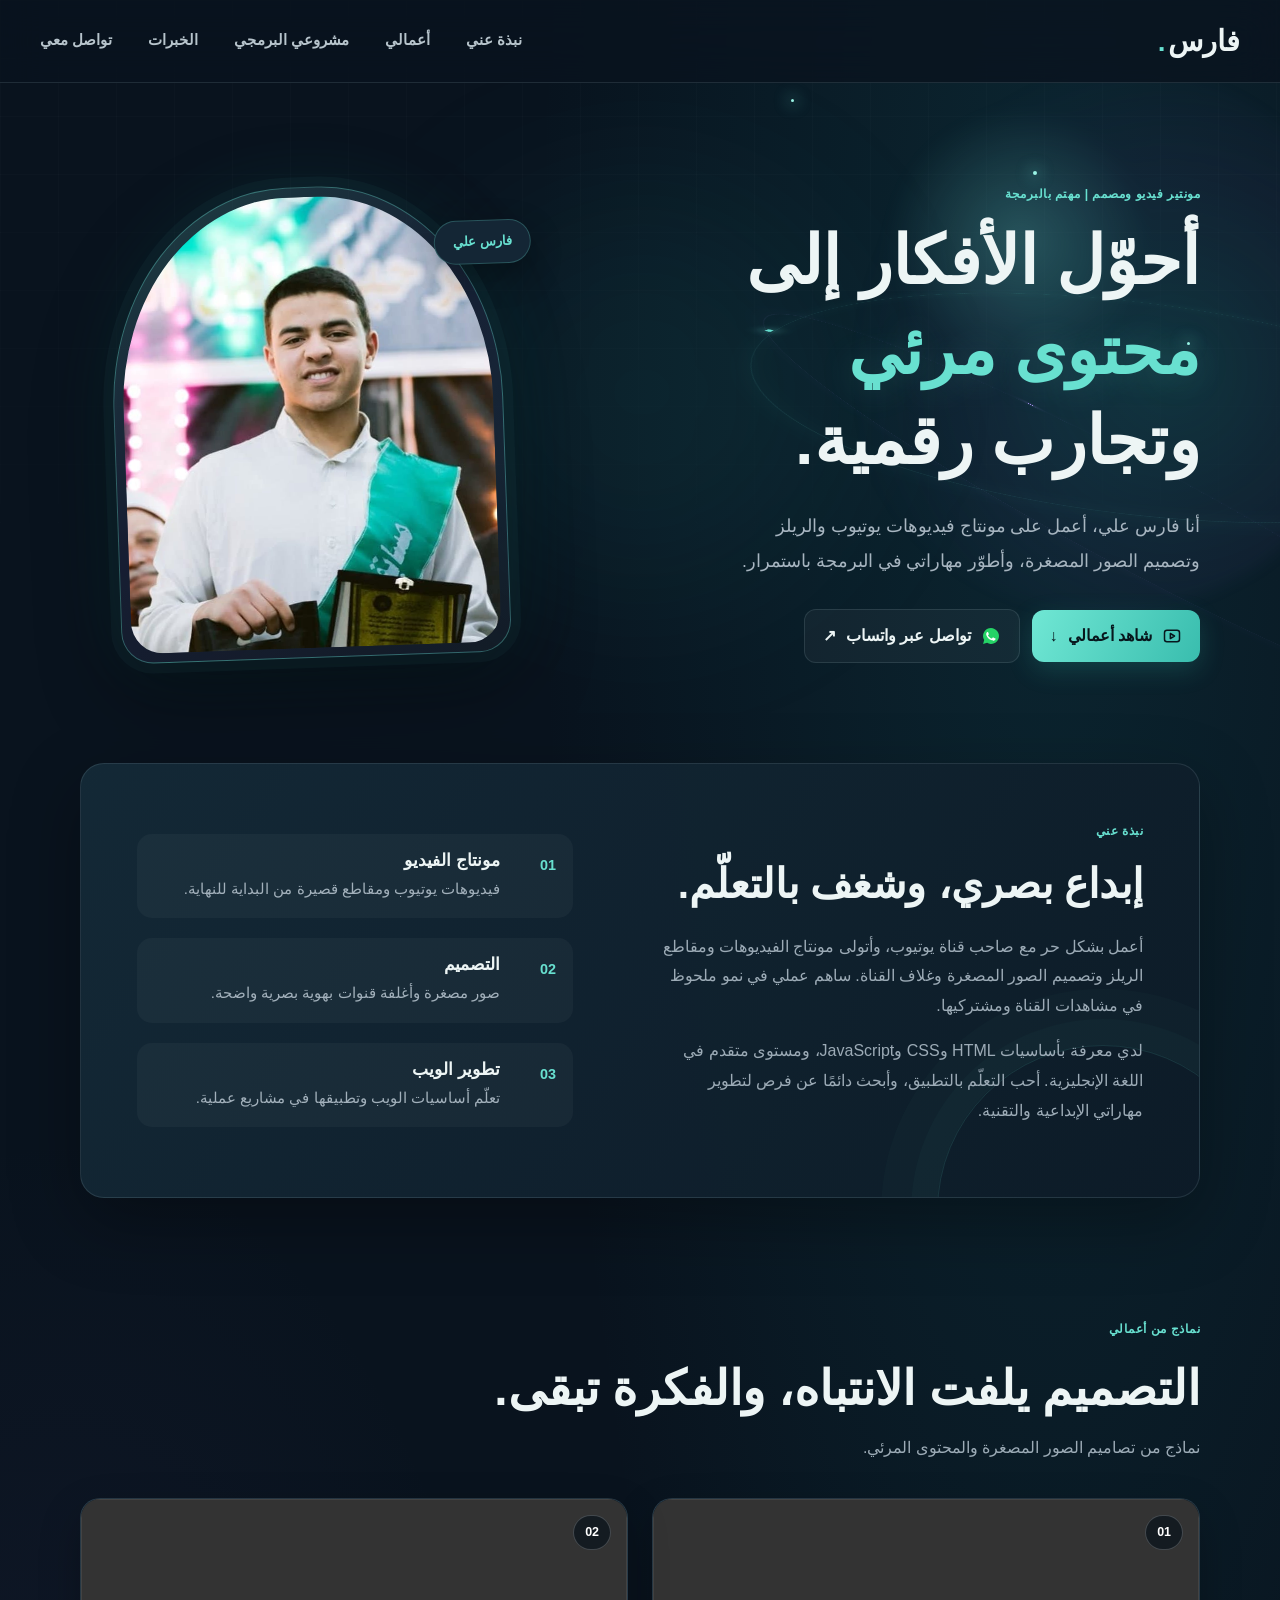
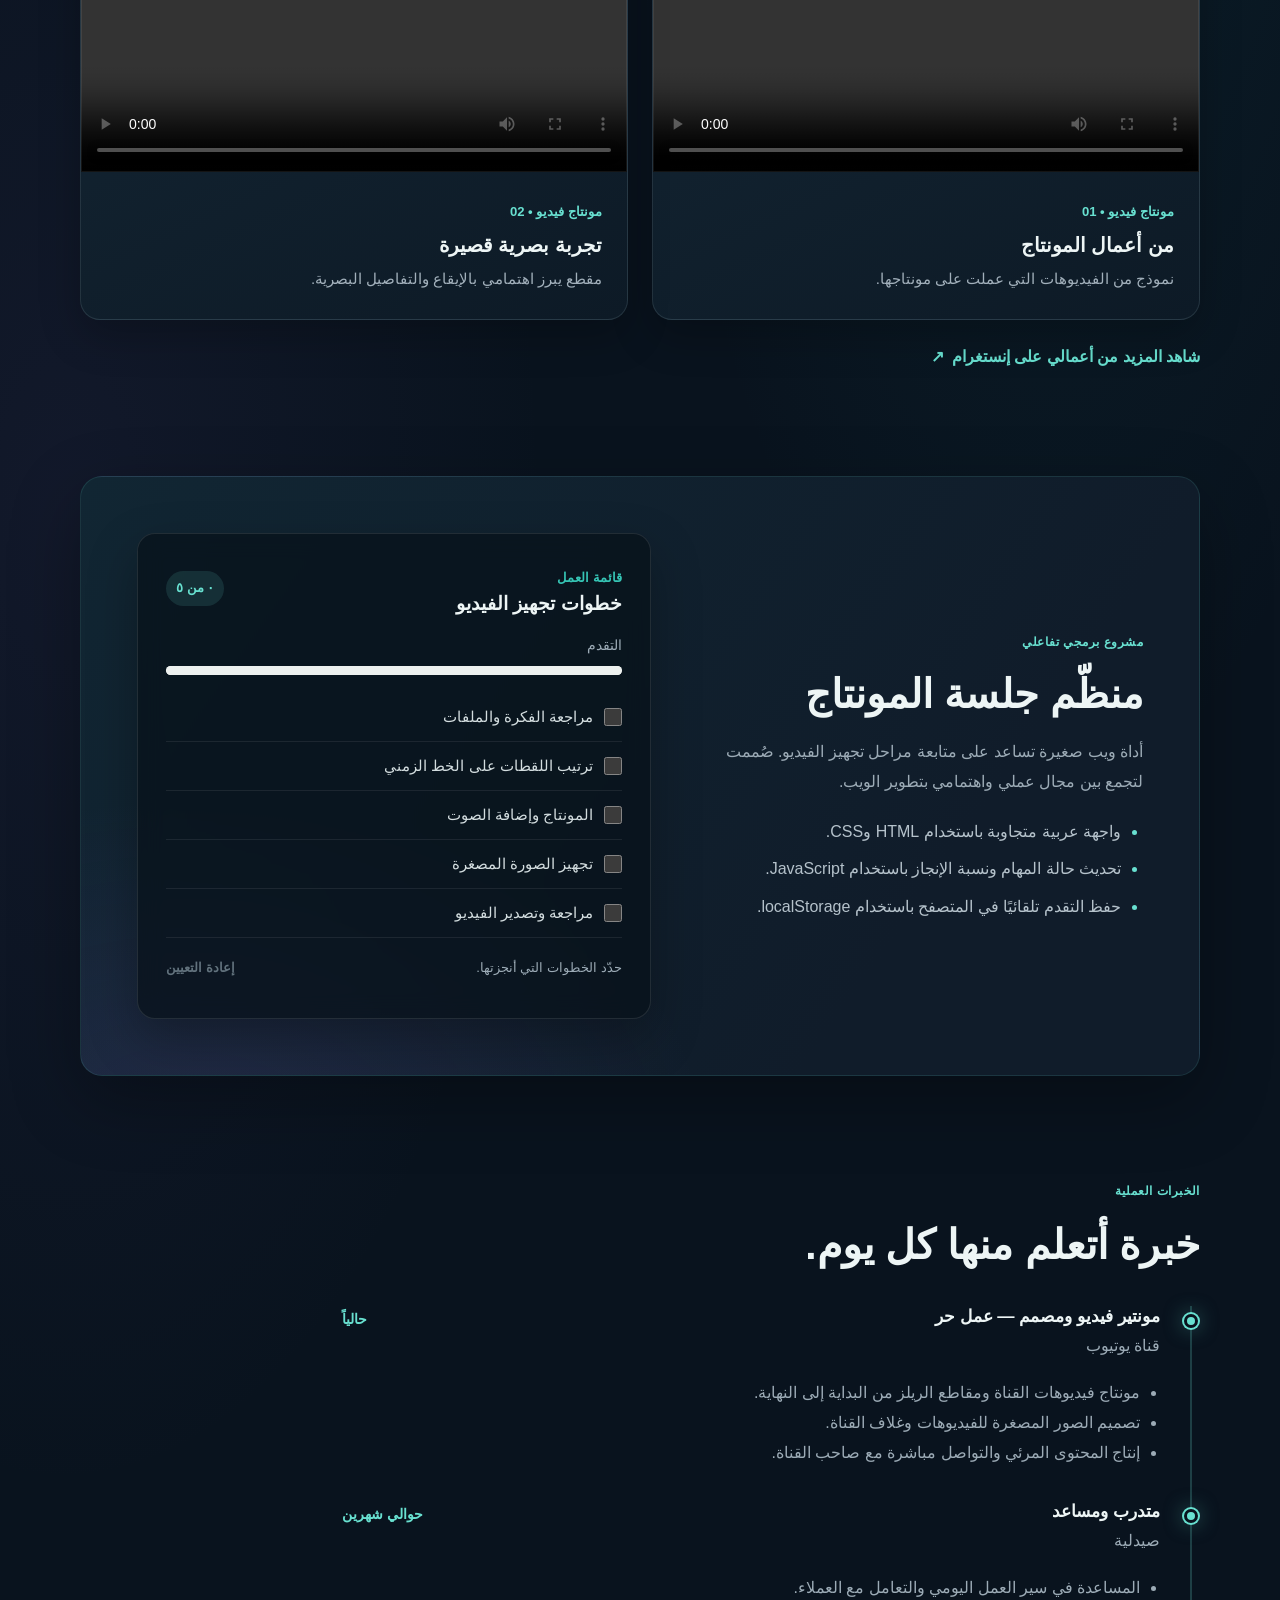
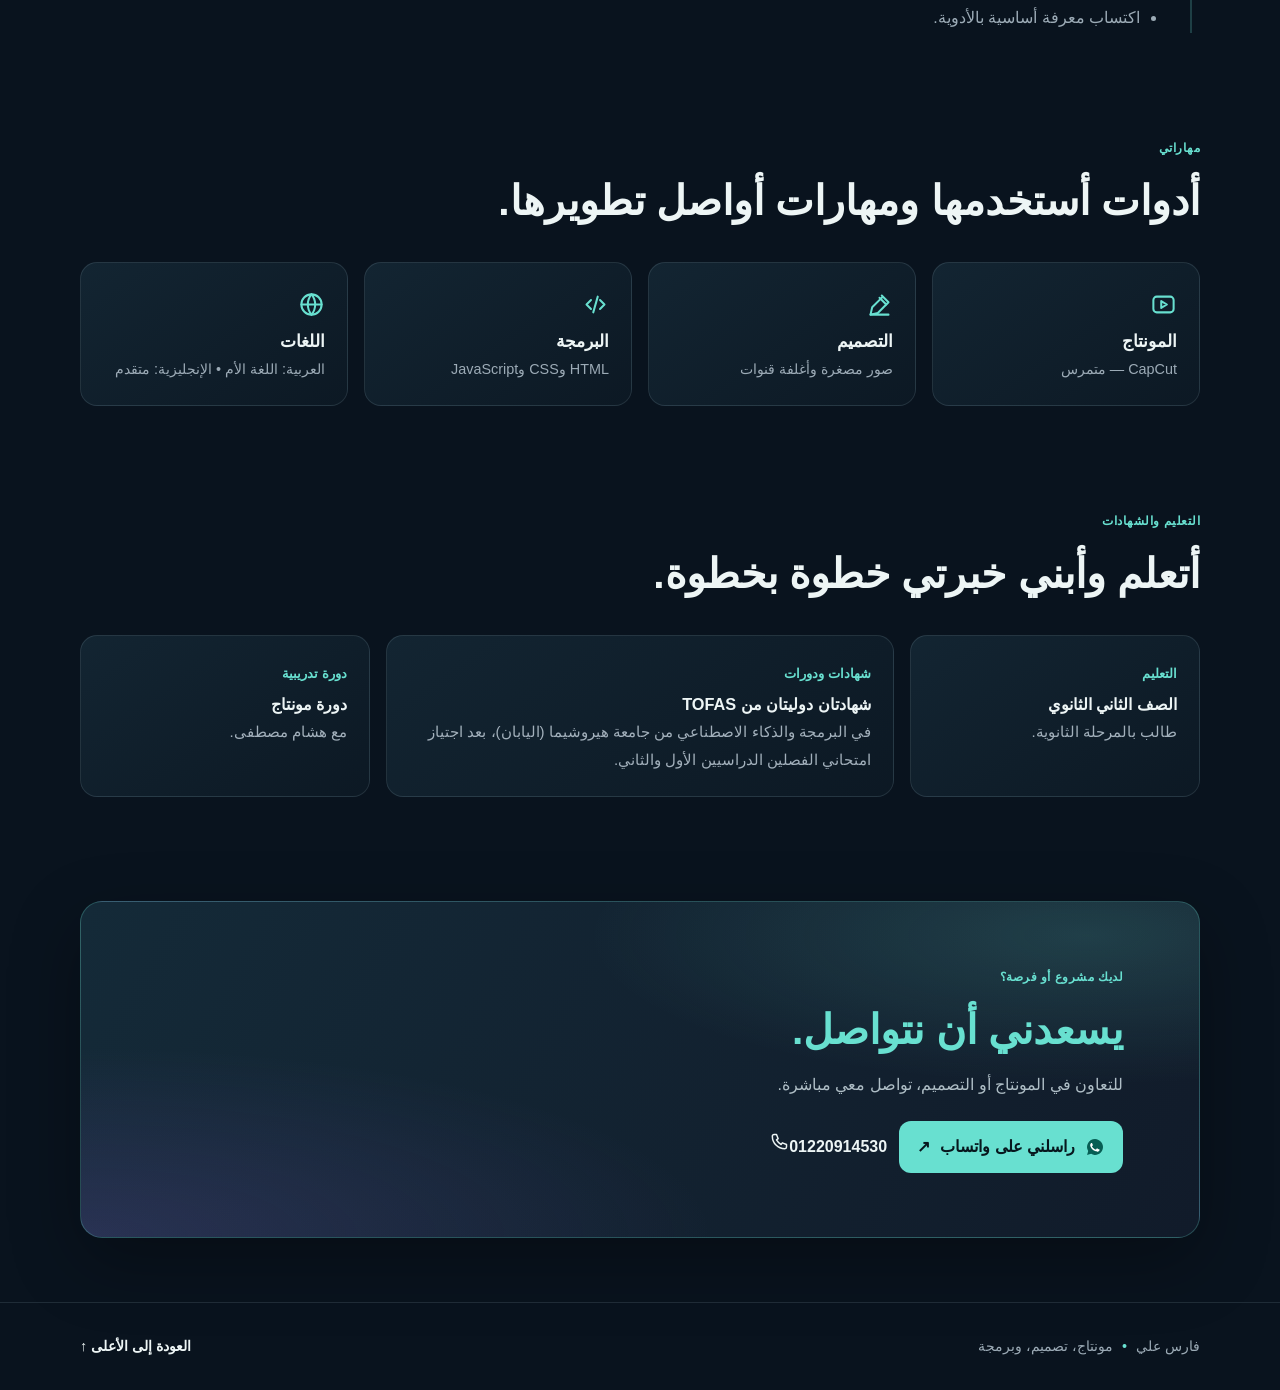
==== index.html @ 20cf2da8 "Refine WhatsApp button icons Use a clean brand-colored WhatsApp mark with a high-contrast handset. " ====
<!DOCTYPE html>
<html lang="ar" dir="rtl">
  <head>
    <meta charset="UTF-8">
    <meta name="viewport" content="width=device-width, initial-scale=1">
    <meta name="description" content="الموقع الشخصي لفارس علي: مونتاج الفيديو، التصميم، ومشاريع برمجية باستخدام HTML وCSS وJavaScript.">
    <meta name="theme-color" content="#09131e">
    <title>فارس علي | مونتير ومصمم ومهتم بالبرمجة</title>
    <link rel="stylesheet" href="style.css?v=whatsapp-icon">
  </head>
  <body>
    <div class="ambient-scene" aria-hidden="true">
      <span class="ambient-globe"></span>
      <span class="ambient-orbit"></span>
      <span class="ambient-orbit ambient-orbit--tilted"></span>
      <span class="ambient-particle ambient-particle--one"></span>
      <span class="ambient-particle ambient-particle--two"></span>
      <span class="ambient-particle ambient-particle--three"></span>
    </div>
    <header class="site-header">
      <nav class="navbar content-width" aria-label="التنقل الرئيسي">
        <a class="brand" href="#hero" aria-label="فارس علي - الرئيسية">فارس<span>.</span></a>
        <div class="nav-links">
          <a href="#about">نبذة عني</a>
          <a href="#portfolio">أعمالي</a>
          <a href="#code-project">مشروعي البرمجي</a>
          <a href="#experience">الخبرات</a>
          <a href="#contact">تواصل معي</a>
        </div>
      </nav>
    </header>

    <main>
      <section id="hero" class="hero content-width" aria-labelledby="hero-heading">
        <div class="hero-text">
          <p class="eyebrow">مونتير فيديو ومصمم | مهتم بالبرمجة</p>
          <h1 id="hero-heading">أحوّل الأفكار إلى <span>محتوى مرئي</span> وتجارب رقمية.</h1>
          <p class="hero-intro">أنا فارس علي، أعمل على مونتاج فيديوهات يوتيوب والريلز وتصميم الصور المصغرة، وأطوّر مهاراتي في البرمجة باستمرار.</p>
          <div class="hero-actions">
            <a class="button button-primary" href="#portfolio"><svg class="icon" aria-hidden="true" viewBox="0 0 24 24" fill="none" stroke="currentColor" stroke-width="1.8" stroke-linecap="round" stroke-linejoin="round"><rect x="3" y="5" width="18" height="14" rx="3"></rect><path d="m10 9 5 3-5 3z"></path></svg>شاهد أعمالي <span aria-hidden="true">↓</span></a>
            <a class="button button-secondary" href="https://wa.me/201220914530" target="_blank" rel="noopener noreferrer"><svg class="icon icon-whatsapp" aria-hidden="true" viewBox="0 0 24 24"><path fill="currentColor" d="M12 2.5a9.5 9.5 0 0 0-8.18 14.34L2.5 21.5l4.83-1.27A9.5 9.5 0 1 0 12 2.5Z"></path><path fill="#fff" d="M8.15 7.1c-.35 0-.72.2-.96.52-.26.34-.97.95-.97 2.3 0 1.35.98 2.65 1.12 2.84.14.2 1.92 3.07 4.73 4.18 2.34.92 2.82.74 3.33.69.5-.05 1.64-.67 1.87-1.32.23-.65.23-1.2.16-1.32-.07-.12-.26-.2-.56-.36-.3-.15-1.77-.87-2.04-.97-.28-.1-.48-.15-.68.15-.2.3-.78.97-.96 1.17-.18.2-.35.23-.65.08-.3-.15-1.26-.47-2.4-1.5-.9-.8-1.5-1.77-1.68-2.07-.18-.3-.02-.46.13-.61.13-.13.3-.35.46-.53.15-.18.2-.3.3-.5.1-.2.05-.38-.03-.53-.07-.15-.65-1.57-.9-2.15-.23-.55-.47-.48-.65-.49H8.15Z"></path></svg>تواصل عبر واتساب <span aria-hidden="true">↗</span></a>
          </div>
        </div>
        <div class="hero-image-wrap">
          <span class="badge">فارس علي</span>
          <img src="Fares.jpeg" alt="صورة فارس علي" fetchpriority="high">
        </div>
      </section>

      <section id="about" class="about-section content-width" aria-labelledby="about-heading">
        <div class="about-copy">
          <p class="eyebrow">نبذة عني</p>
          <h2 id="about-heading">إبداع بصري، وشغف بالتعلّم.</h2>
          <p>أعمل بشكل حر مع صاحب قناة يوتيوب، وأتولى مونتاج الفيديوهات ومقاطع الريلز وتصميم الصور المصغرة وغلاف القناة. ساهم عملي في نمو ملحوظ في مشاهدات القناة ومشتركيها.</p>
          <p>لدي معرفة بأساسيات HTML وCSS وJavaScript، ومستوى متقدم في اللغة الإنجليزية. أحب التعلّم بالتطبيق، وأبحث دائمًا عن فرص لتطوير مهاراتي الإبداعية والتقنية.</p>
        </div>
        <div class="about-highlights" aria-label="مجالات عملي">
          <div class="highlight-item">
            <span class="highlight-number">01</span>
            <div><h3>مونتاج الفيديو</h3><p>فيديوهات يوتيوب ومقاطع قصيرة من البداية للنهاية.</p></div>
          </div>
          <div class="highlight-item">
            <span class="highlight-number">02</span>
            <div><h3>التصميم</h3><p>صور مصغرة وأغلفة قنوات بهوية بصرية واضحة.</p></div>
          </div>
          <div class="highlight-item">
            <span class="highlight-number">03</span>
            <div><h3>تطوير الويب</h3><p>تعلّم أساسيات الويب وتطبيقها في مشاريع عملية.</p></div>
          </div>
        </div>
      </section>

      <section id="portfolio" class="portfolio-section content-width" aria-labelledby="portfolio-heading">
        <div class="section-heading">
          <p class="eyebrow">نماذج من أعمالي</p>
          <h2 id="portfolio-heading">التصميم يلفت الانتباه، والفكرة تبقى.</h2>
          <p>نماذج من تصاميم الصور المصغرة والمحتوى المرئي.</p>
        </div>
        <div class="portfolio-grid">
          <article class="portfolio-card">
            <div class="portfolio-video">
              <video controls playsinline preload="metadata" aria-label="فيديو مونتاج من أعمال فارس">
                <source src="0731.mp4" type="video/mp4">
                متصفحك لا يدعم تشغيل الفيديو.
              </video>
              <span class="video-index" aria-hidden="true">01</span>
            </div>
            <div class="portfolio-card-copy">
              <span class="project-type">مونتاج فيديو • 01</span>
              <h3>من أعمال المونتاج</h3>
              <p>نموذج من الفيديوهات التي عملت على مونتاجها.</p>
            </div>
          </article>
          <article class="portfolio-card">
            <div class="portfolio-video">
              <video controls playsinline preload="metadata" aria-label="فيديو مونتاج ثانٍ من أعمال فارس">
                <source src="0730.mp4" type="video/mp4">
                متصفحك لا يدعم تشغيل الفيديو.
              </video>
              <span class="video-index" aria-hidden="true">02</span>
            </div>
            <div class="portfolio-card-copy">
              <span class="project-type">مونتاج فيديو • 02</span>
              <h3>تجربة بصرية قصيرة</h3>
              <p>مقطع يبرز اهتمامي بالإيقاع والتفاصيل البصرية.</p>
            </div>
          </article>
        </div>
        <a class="text-link" href="https://www.instagram.com/abo_el_edit/?hl=en" target="_blank" rel="noopener noreferrer">شاهد المزيد من أعمالي على إنستغرام <span aria-hidden="true">↗</span></a>
      </section>

      <section id="code-project" class="code-project-section content-width" aria-labelledby="code-project-heading">
        <div class="code-project-intro">
          <p class="eyebrow">مشروع برمجي تفاعلي</p>
          <h2 id="code-project-heading">منظّم جلسة المونتاج</h2>
          <p>أداة ويب صغيرة تساعد على متابعة مراحل تجهيز الفيديو. صُممت لتجمع بين مجال عملي واهتمامي بتطوير الويب.</p>
          <ul class="project-features">
            <li>واجهة عربية متجاوبة باستخدام HTML وCSS.</li>
            <li>تحديث حالة المهام ونسبة الإنجاز باستخدام JavaScript.</li>
            <li>حفظ التقدم تلقائيًا في المتصفح باستخدام localStorage.</li>
          </ul>
        </div>
        <div class="workflow-app" aria-label="تطبيق منظم جلسة المونتاج">
          <div class="workflow-header">
            <div>
              <span class="project-type">قائمة العمل</span>
              <h3>خطوات تجهيز الفيديو</h3>
            </div>
            <span class="workflow-count" id="workflow-count">٠ من ٥</span>
          </div>
          <label class="progress-label" for="workflow-progress">التقدم</label>
          <progress id="workflow-progress" value="0" max="5" aria-label="نسبة إنجاز خطوات المونتاج">0</progress>
          <ul id="workflow-list" class="workflow-list">
            <li><label><input type="checkbox" disabled> مراجعة الفكرة والملفات</label></li>
            <li><label><input type="checkbox" disabled> ترتيب اللقطات على الخط الزمني</label></li>
            <li><label><input type="checkbox" disabled> المونتاج وإضافة الصوت</label></li>
            <li><label><input type="checkbox" disabled> تجهيز الصورة المصغرة</label></li>
            <li><label><input type="checkbox" disabled> مراجعة وتصدير الفيديو</label></li>
          </ul>
          <div class="workflow-footer">
            <p id="workflow-status" class="workflow-status" aria-live="polite">حدّد الخطوات التي أنجزتها.</p>
            <button id="reset-workflow" class="reset-button" type="button" disabled>إعادة التعيين</button>
          </div>
        </div>
      </section>

      <section id="experience" class="experience-section content-width" aria-labelledby="experience-heading">
        <div class="section-heading">
          <p class="eyebrow">الخبرات العملية</p>
          <h2 id="experience-heading">خبرة أتعلم منها كل يوم.</h2>
        </div>
        <div class="timeline">
          <article class="timeline-item">
            <span class="timeline-marker" aria-hidden="true"></span>
            <div class="timeline-heading">
              <div><h3>مونتير فيديو ومصمم — عمل حر</h3><p>قناة يوتيوب</p></div>
              <span class="timeline-date">حالياً</span>
            </div>
            <ul>
              <li>مونتاج فيديوهات القناة ومقاطع الريلز من البداية إلى النهاية.</li>
              <li>تصميم الصور المصغرة للفيديوهات وغلاف القناة.</li>
              <li>إنتاج المحتوى المرئي والتواصل مباشرة مع صاحب القناة.</li>
            </ul>
          </article>
          <article class="timeline-item">
            <span class="timeline-marker" aria-hidden="true"></span>
            <div class="timeline-heading">
              <div><h3>متدرب ومساعد</h3><p>صيدلية</p></div>
              <span class="timeline-date">حوالي شهرين</span>
            </div>
            <ul>
              <li>المساعدة في سير العمل اليومي والتعامل مع العملاء.</li>
              <li>اكتساب معرفة أساسية بالأدوية.</li>
            </ul>
          </article>
        </div>
      </section>

      <section id="skills" class="skills-section content-width" aria-labelledby="skills-heading">
        <div class="section-heading">
          <p class="eyebrow">مهاراتي</p>
          <h2 id="skills-heading">أدوات أستخدمها ومهارات أواصل تطويرها.</h2>
        </div>
        <div class="skills-grid">
          <article class="skill-card"><span class="skill-icon" aria-hidden="true"><svg viewBox="0 0 24 24" fill="none" stroke="currentColor" stroke-width="1.8" stroke-linecap="round" stroke-linejoin="round"><rect x="3" y="5" width="18" height="14" rx="3"></rect><path d="m10 9 5 3-5 3z"></path></svg></span><h3>المونتاج</h3><p>CapCut — متمرس</p></article>
          <article class="skill-card"><span class="skill-icon" aria-hidden="true"><svg viewBox="0 0 24 24" fill="none" stroke="currentColor" stroke-width="1.8" stroke-linecap="round" stroke-linejoin="round"><path d="m14 4 6 6-9.5 9.5L4 21l1.5-6.5L15 5"></path><path d="m12 6 6 6"></path><path d="M4 21h16"></path></svg></span><h3>التصميم</h3><p>صور مصغرة وأغلفة قنوات</p></article>
          <article class="skill-card"><span class="skill-icon" aria-hidden="true"><svg viewBox="0 0 24 24" fill="none" stroke="currentColor" stroke-width="1.8" stroke-linecap="round" stroke-linejoin="round"><path d="m8 8-4 4 4 4"></path><path d="m16 8 4 4-4 4"></path><path d="m14 5-4 14"></path></svg></span><h3>البرمجة</h3><p>HTML وCSS وJavaScript</p></article>
          <article class="skill-card"><span class="skill-icon" aria-hidden="true"><svg viewBox="0 0 24 24" fill="none" stroke="currentColor" stroke-width="1.8" stroke-linecap="round" stroke-linejoin="round"><circle cx="12" cy="12" r="9"></circle><path d="M3 12h18"></path><path d="M12 3a14 14 0 0 1 0 18"></path><path d="M12 3a14 14 0 0 0 0 18"></path></svg></span><h3>اللغات</h3><p>العربية: اللغة الأم • الإنجليزية: متقدم</p></article>
        </div>
      </section>

      <section id="education" class="education-section content-width" aria-labelledby="education-heading">
        <div class="section-heading">
          <p class="eyebrow">التعليم والشهادات</p>
          <h2 id="education-heading">أتعلم وأبني خبرتي خطوة بخطوة.</h2>
        </div>
        <div class="education-grid">
          <article class="education-card">
            <span class="education-label">التعليم</span>
            <h3>الصف الثاني الثانوي</h3>
            <p>طالب بالمرحلة الثانوية.</p>
          </article>
          <article class="education-card">
            <span class="education-label">شهادات ودورات</span>
            <h3>شهادتان دوليتان من TOFAS</h3>
            <p>في البرمجة والذكاء الاصطناعي من جامعة هيروشيما (اليابان)، بعد اجتياز امتحاني الفصلين الدراسيين الأول والثاني.</p>
          </article>
          <article class="education-card">
            <span class="education-label">دورة تدريبية</span>
            <h3>دورة مونتاج</h3>
            <p>مع هشام مصطفى.</p>
          </article>
        </div>
      </section>

      <section id="contact" class="contact-section content-width" aria-labelledby="contact-heading">
        <p class="eyebrow">لديك مشروع أو فرصة؟</p>
        <h2 id="contact-heading">يسعدني أن نتواصل.</h2>
        <p>للتعاون في المونتاج أو التصميم، تواصل معي مباشرة.</p>
        <div class="contact-actions">
            <a class="button button-light" href="https://wa.me/201220914530" target="_blank" rel="noopener noreferrer"><svg class="icon icon-whatsapp" aria-hidden="true" viewBox="0 0 24 24"><path fill="currentColor" d="M12 2.5a9.5 9.5 0 0 0-8.18 14.34L2.5 21.5l4.83-1.27A9.5 9.5 0 1 0 12 2.5Z"></path><path fill="#fff" d="M8.15 7.1c-.35 0-.72.2-.96.52-.26.34-.97.95-.97 2.3 0 1.35.98 2.65 1.12 2.84.14.2 1.92 3.07 4.73 4.18 2.34.92 2.82.74 3.33.69.5-.05 1.64-.67 1.87-1.32.23-.65.23-1.2.16-1.32-.07-.12-.26-.2-.56-.36-.3-.15-1.77-.87-2.04-.97-.28-.1-.48-.15-.68.15-.2.3-.78.97-.96 1.17-.18.2-.35.23-.65.08-.3-.15-1.26-.47-2.4-1.5-.9-.8-1.5-1.77-1.68-2.07-.18-.3-.02-.46.13-.61.13-.13.3-.35.46-.53.15-.18.2-.3.3-.5.1-.2.05-.38-.03-.53-.07-.15-.65-1.57-.9-2.15-.23-.55-.47-.48-.65-.49H8.15Z"></path></svg>راسلني على واتساب <span aria-hidden="true">↗</span></a>
            <a class="contact-phone" href="tel:+201220914530" dir="ltr"><svg class="icon" aria-hidden="true" viewBox="0 0 24 24" fill="none" stroke="currentColor" stroke-width="1.8" stroke-linecap="round" stroke-linejoin="round"><path d="M6 3h3l2 5-2 1.5a15 15 0 0 0 5.5 5.5L16 13l5 2v3c0 1.1-.9 2-2 2C10.7 20 4 13.3 4 5c0-1.1.9-2 2-2Z"></path></svg>01220914530</a>
        </div>
      </section>
    </main>

    <footer class="site-footer">
      <p>فارس علي <span aria-hidden="true">•</span> مونتاج، تصميم، وبرمجة</p>
      <a href="#hero">العودة إلى الأعلى ↑</a>
    </footer>
    <script src="script.js?v=motion-reveal"></script>
  </body>
</html>
---- style.css ----
@import url("https://fonts.googleapis.com/css2?family=DM+Sans:wght@400;500;600;700&family=Manrope:wght@400;500;600;700;800&display=swap");

:root {
  color-scheme: light;
  --ink: #182b39;
  --muted: #5f707d;
  --teal: #117c80;
  --teal-dark: #0b5f65;
  --paper: #f6f8f7;
  --white: #ffffff;
  --line: #e3eae8;
  --shadow: 0 18px 50px rgba(24, 43, 57, 0.09);
}

* {
  box-sizing: border-box;
}

html {
  scroll-behavior: smooth;
  scroll-padding-top: 96px;
}

body {
  margin: 0;
  background: var(--paper);
  color: var(--ink);
  font-family: "DM Sans", "Segoe UI", sans-serif;
  font-size: 16px;
  line-height: 1.7;
}

img {
  display: block;
  max-width: 100%;
}

a {
  color: inherit;
}

button,
input,
textarea {
  font: inherit;
}

a:focus-visible,
button:focus-visible,
input:focus-visible,
textarea:focus-visible {
  outline: 3px solid #e6a84b;
  outline-offset: 3px;
}

.content-width {
  width: min(1120px, calc(100% - 48px));
  margin-inline: auto;
}

.site-header {
  position: sticky;
  z-index: 5;
  top: 0;
  border-bottom: 1px solid rgba(227, 234, 232, 0.8);
  background: rgba(246, 248, 247, 0.94);
  backdrop-filter: blur(14px);
}

.navbar {
  width: min(1200px, calc(100% - 48px));
  min-height: 76px;
  margin-inline: auto;
  display: flex;
  align-items: center;
  justify-content: space-between;
  gap: 24px;
}

.brand {
  color: var(--ink);
  font-family: "Manrope", sans-serif;
  font-size: 1.6rem;
  font-weight: 800;
  letter-spacing: -0.08em;
  text-decoration: none;
}

.brand span {
  color: var(--teal);
}

.nav-links {
  display: flex;
  align-items: center;
  gap: clamp(16px, 3vw, 36px);
}

.nav-links a {
  color: var(--muted);
  font-size: 0.92rem;
  font-weight: 700;
  text-decoration: none;
  transition: color 160ms ease;
}

.nav-links a:hover,
.text-link:hover,
.site-footer a:hover {
  color: var(--teal);
}

.hero {
  min-height: 570px;
  padding-block: 88px;
  display: grid;
  grid-template-columns: 1.1fr 0.9fr;
  align-items: center;
  gap: clamp(48px, 9vw, 120px);
}

.hero-text {
  max-width: 590px;
}

.eyebrow {
  margin: 0 0 12px;
  color: var(--teal);
  font-size: 0.76rem;
  font-weight: 700;
  letter-spacing: 0.14em;
  text-transform: uppercase;
}

h1,
h2,
h3,
p {
  margin-top: 0;
}

h1,
h2,
h3 {
  font-family: "Manrope", "Segoe UI", sans-serif;
  line-height: 1.2;
}

h1 {
  margin-bottom: 22px;
  font-size: clamp(2.8rem, 6vw, 5rem);
  font-weight: 800;
  letter-spacing: -0.065em;
}

h1 span {
  color: var(--teal);
}

.hero-intro {
  max-width: 480px;
  margin-bottom: 30px;
  color: var(--muted);
  font-size: 1.1rem;
}

.button {
  min-height: 46px;
  padding: 11px 18px;
  display: inline-flex;
  align-items: center;
  justify-content: center;
  gap: 10px;
  border: 0;
  border-radius: 8px;
  cursor: pointer;
  font-weight: 700;
  text-decoration: none;
  transition: background-color 160ms ease, transform 160ms ease;
}

.button:hover {
  transform: translateY(-2px);
}

.button-primary {
  background: var(--teal);
  color: var(--white);
}

.button-primary:hover {
  background: var(--teal-dark);
}

.hero-image-wrap {
  position: relative;
  justify-self: center;
  width: min(100%, 390px);
  padding: 12px;
  border: 1px solid var(--line);
  border-radius: 48% 48% 28px 28px;
  background: var(--white);
  box-shadow: var(--shadow);
}

.hero-image-wrap img {
  width: 100%;
  aspect-ratio: 0.9;
  border-radius: 48% 48% 20px 20px;
  object-fit: cover;
  object-position: center;
}

.badge {
  position: absolute;
  z-index: 1;
  top: 24px;
  left: -26px;
  padding: 8px 14px;
  border: 1px solid var(--line);
  border-radius: 999px;
  background: var(--white);
  box-shadow: 0 8px 24px rgba(24, 43, 57, 0.1);
  color: var(--teal-dark);
  font-size: 0.82rem;
  font-weight: 700;
}

.interest-section {
  padding: 48px;
  display: grid;
  grid-template-columns: 0.9fr 1.1fr;
  align-items: center;
  gap: clamp(36px, 7vw, 88px);
  border: 1px solid var(--line);
  border-radius: 22px;
  background: var(--white);
  box-shadow: var(--shadow);
}

.interest-image img {
  width: 100%;
  max-height: 330px;
  border-radius: 14px;
  object-fit: cover;
}

.interest-copy h2,
.section-heading h2,
.dreams-section h2 {
  margin-bottom: 16px;
  font-size: clamp(1.8rem, 3.5vw, 2.6rem);
  letter-spacing: -0.045em;
}

.interest-copy p:not(.eyebrow),
.section-heading > p:not(.eyebrow),
.dreams-section p:not(.eyebrow) {
  color: var(--muted);
}

.designs-section,
.contact-section {
  padding-block: 112px;
}

.section-heading {
  max-width: 620px;
  margin-bottom: 34px;
}

.section-heading > p:last-child {
  margin-bottom: 0;
}

.cards-container {
  display: grid;
  grid-template-columns: repeat(3, minmax(0, 1fr));
  gap: 22px;
}

.project-card {
  min-width: 0;
  overflow: hidden;
  border: 1px solid var(--line);
  border-radius: 16px;
  background: var(--white);
  box-shadow: 0 10px 32px rgba(24, 43, 57, 0.055);
  transition: transform 180ms ease, box-shadow 180ms ease;
}

.project-card:hover {
  transform: translateY(-5px);
  box-shadow: var(--shadow);
}

.project-media {
  width: 100%;
  aspect-ratio: 16 / 9;
  overflow: hidden;
  background: #101820;
}

.project-media > img,
.project-media > video {
  display: block;
  width: 100%;
  height: 100%;
}

.project-media > img {
  object-fit: cover;
}

.project-media > video {
  background: #101820;
  object-fit: contain;
}

.project-copy {
  padding: 22px;
}

.project-copy h3,
.message-form h3 {
  margin-bottom: 9px;
  font-size: 1.15rem;
}

.project-copy p {
  min-height: 54px;
  margin-bottom: 16px;
  color: var(--muted);
  font-size: 0.94rem;
}

.details-button {
  padding: 0;
  border: 0;
  background: transparent;
  color: var(--teal-dark);
  cursor: pointer;
  font-size: 0.9rem;
  font-weight: 700;
}

.details-button:hover {
  text-decoration: underline;
  text-underline-offset: 4px;
}

.text-link {
  width: fit-content;
  margin-top: 28px;
  display: inline-flex;
  align-items: center;
  gap: 8px;
  color: var(--teal-dark);
  font-weight: 700;
  text-decoration: none;
}

.dreams-section {
  padding: 48px;
  display: grid;
  grid-template-columns: 0.85fr 1.15fr;
  align-items: center;
  gap: 48px;
  border-radius: 20px;
  background: #e8f1ef;
}

.dreams-section h2,
.dreams-section p {
  margin-bottom: 0;
}

.dreams-section p:not(.eyebrow) {
  font-size: 1.08rem;
}

.learning-banner {
  position: relative;
  min-height: 360px;
  margin-top: 112px;
  overflow: hidden;
  display: flex;
  align-items: center;
  border-radius: 20px;
  background: var(--ink);
}

.learning-banner > img,
.banner-overlay {
  position: absolute;
  inset: 0;
  width: 100%;
  height: 100%;
}

.learning-banner > img {
  object-fit: cover;
  object-position: center 45%;
}

.banner-overlay {
  background: linear-gradient(90deg, rgba(12, 31, 43, 0.92), rgba(12, 31, 43, 0.35));
}

.banner-text {
  position: relative;
  z-index: 1;
  max-width: 530px;
  padding: 48px;
  color: var(--white);
}

.banner-text .eyebrow {
  color: #9de0d5;
}

.banner-text h2 {
  margin-bottom: 14px;
  font-size: clamp(1.8rem, 4vw, 2.8rem);
  letter-spacing: -0.045em;
}

.banner-text p:last-child {
  margin-bottom: 0;
  color: rgba(255, 255, 255, 0.82);
}

.contact-section {
  padding-bottom: 96px;
}

.forms-grid {
  display: grid;
  grid-template-columns: repeat(2, minmax(0, 1fr));
  gap: 22px;
}

.message-form {
  padding: 26px;
  border: 1px solid var(--line);
  border-radius: 16px;
  background: var(--white);
}

.message-form h3 {
  margin-bottom: 20px;
}

.message-form label {
  margin-bottom: 6px;
  display: block;
  font-size: 0.9rem;
  font-weight: 700;
}

.message-form input,
.message-form textarea {
  width: 100%;
  margin-bottom: 16px;
  padding: 11px 12px;
  border: 1px solid #d5dfdc;
  border-radius: 8px;
  background: #fbfcfc;
  color: var(--ink);
}

.message-form textarea {
  resize: vertical;
}

.message-form input:focus,
.message-form textarea:focus {
  border-color: var(--teal);
  outline: 3px solid rgba(17, 124, 128, 0.13);
}

.form-status {
  margin: 12px 0 0;
  color: var(--teal-dark);
  font-size: 0.9rem;
  font-weight: 600;
}

.site-footer {
  min-height: 88px;
  padding: 22px max(24px, calc((100% - 1120px) / 2));
  display: flex;
  align-items: center;
  justify-content: space-between;
  gap: 18px;
  border-top: 1px solid var(--line);
  color: var(--muted);
  font-size: 0.9rem;
}

.site-footer p {
  margin: 0;
}

.site-footer a {
  display: inline-flex;
  align-items: center;
  gap: 9px;
  color: var(--ink);
  font-weight: 700;
  text-decoration: none;
}

@media (max-width: 760px) {
  .content-width,
  .navbar {
    width: min(100% - 36px, 560px);
  }

  .navbar {
    min-height: 68px;
    align-items: flex-start;
    flex-direction: column;
    justify-content: center;
    gap: 4px;
  }

  .brand {
    font-size: 1.35rem;
    line-height: 1.3;
  }

  .nav-links {
    width: 100%;
    gap: 22px;
    overflow-x: auto;
    padding-bottom: 4px;
    scrollbar-width: none;
  }

  .nav-links::-webkit-scrollbar {
    display: none;
  }

  .nav-links a {
    flex: 0 0 auto;
    font-size: 0.82rem;
  }

  .hero {
    min-height: 0;
    padding-block: 64px 72px;
    grid-template-columns: 1fr;
    gap: 42px;
  }

  h1 {
    font-size: clamp(2.75rem, 12vw, 4.25rem);
  }

  .hero-image-wrap {
    width: min(82%, 350px);
  }

  .badge {
    left: -14px;
  }

  .interest-section,
  .dreams-section {
    padding: 26px;
    grid-template-columns: 1fr;
    gap: 26px;
  }

  .interest-image img {
    max-height: 270px;
  }

  .designs-section,
  .contact-section {
    padding-block: 78px;
  }

  .cards-container {
    grid-template-columns: repeat(2, minmax(0, 1fr));
    gap: 16px;
  }

  .project-copy {
    padding: 17px;
  }

  .project-copy p {
    min-height: 0;
  }

  .learning-banner {
    min-height: 330px;
    margin-top: 72px;
  }

  .banner-text {
    padding: 32px;
  }
}

@media (max-width: 520px) {
  .cards-container,
  .forms-grid {
    grid-template-columns: 1fr;
  }

  .project-copy p {
    margin-bottom: 14px;
  }

  .dreams-section {
    gap: 14px;
  }

  .learning-banner {
    min-height: 360px;
  }

  .banner-text {
    padding: 26px;
  }

  .site-footer {
    align-items: flex-start;
    flex-direction: column;
  }
}

@media (prefers-reduced-motion: reduce) {
  *,
  *::before,
  *::after {
    scroll-behavior: auto !important;
    transition-duration: 0.01ms !important;
  }
}

:root {
  --ink: #172b3b;
  --muted: #647481;
  --teal: #117c80;
  --teal-dark: #0b5f65;
  --paper: #f7f8f6;
  --line: #e2e8e5;
  --shadow: 0 18px 50px rgba(24, 43, 57, 0.09);
}

html {
  scroll-padding-top: 96px;
}

body {
  background: var(--paper);
  color: var(--ink);
  font-family: Tahoma, Arial, sans-serif;
  line-height: 1.85;
}

h1,
h2,
h3,
p {
  text-wrap: pretty;
}

h1,
h2,
h3 {
  font-family: Tahoma, Arial, sans-serif;
}

.content-width {
  width: min(1120px, calc(100% - 48px));
  margin-inline: auto;
}

.site-header {
  background: rgba(247, 248, 246, 0.95);
}

.navbar {
  width: min(1200px, calc(100% - 48px));
  flex-direction: row;
  align-items: center;
}

.brand {
  letter-spacing: 0;
}

.brand span {
  margin-inline-start: 2px;
}

.nav-links a {
  white-space: nowrap;
}

.hero {
  min-height: 610px;
  gap: clamp(42px, 8vw, 100px);
}

.hero h1 {
  max-width: 660px;
  font-size: clamp(2.5rem, 5.3vw, 4.3rem);
  letter-spacing: 0;
  line-height: 1.4;
}

.hero-intro {
  line-height: 1.9;
}

.hero-actions,
.contact-actions {
  display: flex;
  flex-wrap: wrap;
  align-items: center;
  gap: 12px;
}

.button {
  min-height: 48px;
  border-radius: 10px;
}

.button-secondary {
  border: 1px solid var(--line);
  background: var(--white);
  color: var(--ink);
}

.button-secondary:hover {
  border-color: var(--teal);
  color: var(--teal-dark);
}

.hero-image-wrap {
  width: min(100%, 370px);
  border-radius: 48% 48% 24px 24px;
}

.hero-image-wrap img {
  aspect-ratio: 0.83;
  object-position: center 36%;
}

.badge {
  right: -24px;
  left: auto;
  padding: 8px 16px;
}

.about-section {
  padding: clamp(28px, 5vw, 56px);
  display: grid;
  grid-template-columns: 1.05fr 0.95fr;
  align-items: center;
  gap: clamp(36px, 7vw, 88px);
  border: 1px solid var(--line);
  border-radius: 22px;
  background: var(--white);
  box-shadow: var(--shadow);
}

.about-copy h2,
.section-heading h2,
.contact-section h2 {
  margin-bottom: 16px;
  font-size: clamp(1.8rem, 3.4vw, 2.55rem);
  letter-spacing: 0;
  line-height: 1.5;
}

.about-copy > p:not(.eyebrow),
.section-heading > p:not(.eyebrow) {
  color: var(--muted);
}

.about-highlights {
  display: grid;
  gap: 20px;
}

.highlight-item {
  display: grid;
  grid-template-columns: 42px 1fr;
  gap: 14px;
  align-items: start;
}

.highlight-number,
.skill-icon {
  color: var(--teal);
  font-weight: 800;
}

.highlight-number {
  padding-top: 2px;
  font-size: 0.9rem;
}

.highlight-item h3,
.portfolio-card h3,
.timeline-item h3,
.skill-card h3,
.education-card h3 {
  margin-bottom: 4px;
  font-size: 1.08rem;
}

.highlight-item p,
.portfolio-card p,
.education-card p {
  margin-bottom: 0;
  color: var(--muted);
  font-size: 0.94rem;
}

.portfolio-section,
.experience-section,
.skills-section,
.education-section {
  padding-block: 104px 0;
}

.section-heading {
  max-width: 710px;
  margin-bottom: 30px;
}

.section-heading h2 {
  margin-bottom: 8px;
}

.portfolio-grid {
  display: grid;
  grid-template-columns: repeat(2, minmax(0, 1fr));
  gap: 24px;
}

.portfolio-card {
  overflow: hidden;
  border: 1px solid var(--line);
  border-radius: 18px;
  background: var(--white);
  box-shadow: 0 10px 32px rgba(24, 43, 57, 0.055);
  transition: transform 180ms ease, box-shadow 180ms ease;
}

.portfolio-card:hover {
  transform: translateY(-4px);
  box-shadow: var(--shadow);
}

.portfolio-card > img {
  width: 100%;
  aspect-ratio: 1.48;
  object-fit: cover;
  object-position: center 42%;
}

.portfolio-card-copy {
  padding: 22px;
}

.project-type,
.education-label {
  display: inline-block;
  margin-bottom: 8px;
  color: var(--teal-dark);
  font-size: 0.82rem;
  font-weight: 700;
}

.portfolio-card h3 {
  margin-bottom: 7px;
  font-size: 1.2rem;
}

.text-link {
  margin-top: 22px;
}

.code-project-section {
  margin-top: 104px;
  padding: clamp(28px, 5vw, 56px);
  display: grid;
  grid-template-columns: 0.9fr 1.1fr;
  align-items: center;
  gap: clamp(32px, 6vw, 72px);
  border-radius: 22px;
  background: #eaf2ef;
}

.code-project-intro h2 {
  margin-bottom: 14px;
  font-size: clamp(1.85rem, 3.4vw, 2.5rem);
  line-height: 1.45;
}

.code-project-intro > p:not(.eyebrow) {
  color: var(--muted);
}

.project-features {
  margin: 20px 0 0;
  padding-right: 22px;
  color: var(--ink);
}

.project-features li + li {
  margin-top: 8px;
}

.workflow-app {
  min-width: 0;
  padding: 28px;
  border: 1px solid var(--line);
  border-radius: 18px;
  background: var(--white);
  box-shadow: 0 12px 36px rgba(24, 43, 57, 0.08);
}

.workflow-header,
.workflow-footer {
  display: flex;
  align-items: center;
  justify-content: space-between;
  gap: 16px;
}

.workflow-header {
  margin-bottom: 18px;
}

.workflow-header .project-type {
  margin-bottom: 2px;
}

.workflow-header h3 {
  margin-bottom: 0;
  font-size: 1.2rem;
}

.workflow-count {
  flex: 0 0 auto;
  padding: 5px 10px;
  border-radius: 999px;
  background: #eaf2ef;
  color: var(--teal-dark);
  font-size: 0.84rem;
  font-weight: 700;
}

.progress-label {
  display: block;
  margin-bottom: 5px;
  color: var(--muted);
  font-size: 0.86rem;
}

.workflow-app progress {
  width: 100%;
  height: 9px;
  margin-bottom: 12px;
  overflow: hidden;
  appearance: none;
  border: 0;
  border-radius: 99px;
  background: #edf1ef;
}

.workflow-app progress::-webkit-progress-bar {
  border-radius: 99px;
  background: #edf1ef;
}

.workflow-app progress::-webkit-progress-value {
  border-radius: 99px;
  background: var(--teal);
  transition: width 180ms ease;
}

.workflow-app progress::-moz-progress-bar {
  border-radius: 99px;
  background: var(--teal);
}

.workflow-list {
  margin: 0;
  padding: 0;
  list-style: none;
}

.workflow-list li {
  border-bottom: 1px solid #edf1ef;
}

.workflow-list label {
  min-height: 48px;
  display: flex;
  align-items: center;
  gap: 11px;
  color: var(--ink);
  cursor: pointer;
  font-size: 0.92rem;
}

.workflow-list input {
  width: 18px;
  height: 18px;
  margin: 0;
  accent-color: var(--teal);
}

.workflow-list label:has(input:checked) {
  color: var(--muted);
  text-decoration: line-through;
  text-decoration-color: #93a49f;
}

.workflow-footer {
  min-height: 44px;
  margin-top: 8px;
}

.workflow-status {
  margin: 0;
  color: var(--muted);
  font-size: 0.82rem;
}

.reset-button {
  padding: 6px 0;
  border: 0;
  background: transparent;
  color: var(--teal-dark);
  cursor: pointer;
  font-size: 0.84rem;
  font-weight: 700;
}

.reset-button:disabled {
  color: #97a39f;
  cursor: not-allowed;
}

.timeline {
  position: relative;
  max-width: 850px;
  margin-right: 8px;
  padding-right: 30px;
  border-right: 2px solid #dce8e4;
}

.timeline-item {
  position: relative;
  padding: 0 0 34px;
}

.timeline-item:last-child {
  padding-bottom: 0;
}

.timeline-marker {
  position: absolute;
  top: 8px;
  right: -38px;
  width: 14px;
  height: 14px;
  border: 3px solid var(--paper);
  border-radius: 50%;
  background: var(--teal);
  box-shadow: 0 0 0 2px var(--teal);
}

.timeline-heading {
  display: flex;
  align-items: flex-start;
  justify-content: space-between;
  gap: 20px;
}

.timeline-heading p,
.timeline-item ul {
  color: var(--muted);
}

.timeline-heading p {
  margin-bottom: 10px;
}

.timeline-date {
  flex: 0 0 auto;
  color: var(--teal-dark);
  font-size: 0.9rem;
  font-weight: 700;
}

.timeline-item ul {
  margin: 8px 0 0;
  padding-right: 20px;
}

.skills-grid,
.education-grid {
  display: grid;
  grid-template-columns: repeat(4, minmax(0, 1fr));
  gap: 16px;
}

.skill-card,
.education-card {
  padding: 22px;
  border: 1px solid var(--line);
  border-radius: 15px;
  background: var(--white);
}

.skill-icon {
  min-height: 38px;
  margin-bottom: 8px;
  display: inline-flex;
  align-items: center;
  font-size: 1.25rem;
}

.skill-card h3 {
  margin-bottom: 4px;
}

.skill-card p {
  margin-bottom: 0;
  color: var(--muted);
  font-size: 0.9rem;
}

.education-grid {
  grid-template-columns: 0.8fr 1.4fr 0.8fr;
}

.education-label {
  margin-bottom: 8px;
}

.education-card h3 {
  font-size: 1.02rem;
}

.contact-section {
  margin-top: 104px;
  padding: 64px clamp(26px, 6vw, 76px);
  border-radius: 22px;
  background: var(--ink);
  color: var(--white);
}

.contact-section .eyebrow {
  color: #9de0d5;
}

.contact-section h2 {
  margin-bottom: 8px;
  color: var(--teal);
}

.contact-section > p:not(.eyebrow) {
  margin-bottom: 22px;
  color: rgba(255, 255, 255, 0.78);
}

.button-light {
  background: var(--white);
  color: var(--ink);
}

.button-light:hover {
  background: #eaf2ef;
}

.contact-phone {
  color: var(--white);
  font-weight: 700;
  text-decoration: none;
}

.site-footer {
  margin-top: 64px;
}

.site-footer p span {
  padding-inline: 5px;
  color: var(--teal);
}

a:focus-visible,
button:focus-visible,
input:focus-visible {
  outline: 3px solid #e6a84b;
  outline-offset: 3px;
}

@media (max-width: 900px) {
  .nav-links {
    gap: 18px;
  }

  .nav-links a {
    font-size: 0.82rem;
  }

  .skills-grid {
    grid-template-columns: repeat(2, minmax(0, 1fr));
  }
}

@media (max-width: 760px) {
  .content-width,
  .navbar {
    width: min(100% - 36px, 560px);
  }

  .navbar {
    min-height: 76px;
    align-items: flex-start;
    flex-direction: column;
    justify-content: center;
    gap: 2px;
  }

  .nav-links {
    width: 100%;
    gap: 20px;
    overflow-x: auto;
    padding-bottom: 4px;
    scrollbar-width: none;
  }

  .nav-links::-webkit-scrollbar {
    display: none;
  }

  .hero {
    min-height: 0;
    padding-block: 58px 72px;
    grid-template-columns: 1fr;
    gap: 38px;
  }

  .hero h1 {
    font-size: clamp(2.35rem, 10vw, 3.6rem);
  }

  .hero-image-wrap {
    width: min(78%, 330px);
  }

  .badge {
    right: -12px;
  }

  .about-section,
  .code-project-section {
    grid-template-columns: 1fr;
  }

  .about-section {
    gap: 28px;
  }

  .portfolio-section,
  .experience-section,
  .skills-section,
  .education-section {
    padding-top: 78px;
  }

  .code-project-section {
    margin-top: 78px;
  }

  .education-grid {
    grid-template-columns: repeat(2, minmax(0, 1fr));
  }

  .contact-section {
    margin-top: 78px;
  }
}

@media (max-width: 520px) {
  .portfolio-grid,
  .skills-grid,
  .education-grid {
    grid-template-columns: 1fr;
  }

  .hero-actions {
    align-items: stretch;
    flex-direction: column;
  }

  .hero-actions .button {
    width: 100%;
  }

  .portfolio-card-copy,
  .workflow-app {
    padding: 19px;
  }

  .timeline-heading {
    align-items: flex-start;
    flex-direction: column;
    gap: 0;
  }

  .timeline-heading p {
    margin-bottom: 8px;
  }

  .workflow-header {
    align-items: flex-start;
  }

  .workflow-footer {
    align-items: flex-start;
  }

  .contact-actions {
    align-items: flex-start;
    flex-direction: column;
  }
}

:root {
  color-scheme: dark;
  --ink: #edf5f5;
  --muted: #9cabb6;
  --teal: #68e0d0;
  --teal-dark: #36c5b5;
  --paper: #09131e;
  --white: #111f2c;
  --line: rgba(186, 218, 223, 0.13);
  --shadow: 0 24px 70px rgba(0, 0, 0, 0.3);
}

body {
  position: relative;
  overflow-x: hidden;
  background:
    radial-gradient(ellipse at 82% 8%, rgba(19, 111, 121, 0.2), transparent 32rem),
    radial-gradient(ellipse at 5% 46%, rgba(81, 64, 130, 0.13), transparent 30rem),
    var(--paper);
  color: var(--ink);
  font-family: Tahoma, Arial, sans-serif;
}

body::before {
  position: fixed;
  z-index: -1;
  inset: 0;
  background-image: linear-gradient(rgba(255, 255, 255, 0.018) 1px, transparent 1px), linear-gradient(90deg, rgba(255, 255, 255, 0.018) 1px, transparent 1px);
  background-size: 58px 58px;
  content: "";
  mask-image: linear-gradient(to bottom, black, transparent 80%);
  pointer-events: none;
}

.site-header {
  border-bottom-color: var(--line);
  background: rgba(9, 19, 30, 0.8);
  backdrop-filter: blur(20px);
}

.navbar {
  min-height: 82px;
}

.brand {
  color: var(--ink);
  font-size: 1.8rem;
  letter-spacing: 0;
}

.brand span {
  color: var(--teal);
}

.nav-links a {
  color: #b7c4cc;
}

.nav-links a:hover,
.text-link:hover,
.site-footer a:hover {
  color: var(--teal);
}

.hero {
  position: relative;
  min-height: 680px;
  padding-block: 96px;
  gap: clamp(44px, 8vw, 110px);
}

.hero::before {
  position: absolute;
  top: 16%;
  right: 32%;
  width: 400px;
  height: 400px;
  border-radius: 50%;
  background: rgba(41, 195, 183, 0.08);
  content: "";
  filter: blur(85px);
  pointer-events: none;
}

.hero-text {
  position: relative;
  z-index: 1;
}

.eyebrow {
  color: var(--teal);
  letter-spacing: 0.04em;
}

.hero h1 {
  max-width: 680px;
  font-size: clamp(2.7rem, 5.2vw, 4.65rem);
  letter-spacing: 0;
  line-height: 1.35;
}

.hero h1 span {
  color: var(--teal);
  text-shadow: 0 0 36px rgba(104, 224, 208, 0.2);
}

.hero-intro {
  color: #a7b5c0;
  line-height: 2;
}

.button {
  min-height: 50px;
  border-radius: 12px;
}

.icon {
  width: 20px;
  height: 20px;
  flex: 0 0 auto;
}

.icon-whatsapp {
  color: #25d366;
}

.button-light .icon-whatsapp {
  color: #075e54;
}

.skill-icon svg {
  width: 27px;
  height: 27px;
}

.button-primary {
  background: linear-gradient(115deg, #70e7d4, #39bdae);
  box-shadow: 0 8px 26px rgba(50, 191, 176, 0.2);
  color: #07171d;
}

.button-primary:hover {
  background: #8af0dd;
}

.button-secondary {
  border-color: var(--line);
  background: rgba(255, 255, 255, 0.04);
  color: var(--ink);
}

.hero-image-wrap {
  width: min(100%, 390px);
  padding: 9px;
  border: 1px solid rgba(104, 224, 208, 0.35);
  border-radius: 46% 46% 32px 32px;
  background: linear-gradient(145deg, rgba(104, 224, 208, 0.22), rgba(91, 83, 151, 0.17) 48%, rgba(255, 255, 255, 0.04));
  box-shadow: 0 0 0 10px rgba(104, 224, 208, 0.035), 0 28px 80px rgba(0, 0, 0, 0.45), 0 0 75px rgba(35, 185, 171, 0.12);
  transform: rotate(-2deg);
  transition: transform 300ms ease;
}

.hero-image-wrap:hover {
  transform: rotate(0) translateY(-5px);
}

.hero-image-wrap img {
  aspect-ratio: 0.82;
  border-radius: inherit;
  object-position: center 35%;
}

.badge {
  top: 38px;
  right: -34px;
  padding: 9px 18px;
  border-color: rgba(104, 224, 208, 0.25);
  background: #142635;
  box-shadow: 0 12px 32px rgba(0, 0, 0, 0.3);
  color: var(--teal);
}

.about-section {
  position: relative;
  overflow: hidden;
  border-color: var(--line);
  border-radius: 24px;
  background: linear-gradient(125deg, rgba(20, 42, 55, 0.96), rgba(13, 27, 40, 0.96));
  box-shadow: var(--shadow);
}

.about-section::after {
  position: absolute;
  right: -70px;
  bottom: -180px;
  width: 330px;
  height: 330px;
  border: 1px solid rgba(104, 224, 208, 0.12);
  border-radius: 50%;
  box-shadow: 0 0 0 26px rgba(104, 224, 208, 0.025), 0 0 0 56px rgba(104, 224, 208, 0.02);
  content: "";
  pointer-events: none;
}

.about-copy,
.about-highlights {
  position: relative;
  z-index: 1;
}

.about-copy h2,
.section-heading h2,
.contact-section h2,
.code-project-intro h2 {
  letter-spacing: 0;
}

.about-copy > p:not(.eyebrow),
.section-heading > p:not(.eyebrow) {
  color: var(--muted);
}

.highlight-item {
  padding: 15px 16px;
  border: 1px solid transparent;
  border-radius: 15px;
  background: rgba(255, 255, 255, 0.035);
  transition: border-color 180ms ease, transform 180ms ease, background 180ms ease;
}

.highlight-item:hover {
  transform: translateX(-4px);
  border-color: rgba(104, 224, 208, 0.18);
  background: rgba(104, 224, 208, 0.055);
}

.highlight-number,
.skill-icon {
  color: var(--teal);
}

.highlight-item p,
.portfolio-card p,
.education-card p {
  color: #a2b0bb;
}

.portfolio-section {
  padding-top: 120px;
}

.portfolio-section .section-heading {
  max-width: 760px;
  margin-bottom: 36px;
}

.portfolio-section .section-heading h2 {
  font-size: clamp(2rem, 4vw, 3rem);
}

.portfolio-grid {
  gap: 24px;
}

.portfolio-card {
  position: relative;
  border-color: var(--line);
  border-radius: 20px;
  background: linear-gradient(155deg, #142634, #0d1a26);
  box-shadow: 0 16px 42px rgba(0, 0, 0, 0.23);
}

.portfolio-card::after {
  position: absolute;
  inset: 0;
  border: 1px solid transparent;
  border-radius: inherit;
  background: linear-gradient(135deg, rgba(104, 224, 208, 0.32), transparent 38%, rgba(145, 117, 230, 0.2)) border-box;
  content: "";
  mask: linear-gradient(#fff 0 0) padding-box, linear-gradient(#fff 0 0);
  mask-composite: exclude;
  opacity: 0;
  pointer-events: none;
  transition: opacity 180ms ease;
}

.portfolio-card:hover::after {
  opacity: 1;
}

.portfolio-card:hover {
  transform: translateY(-7px);
  box-shadow: 0 26px 62px rgba(0, 0, 0, 0.34), 0 0 36px rgba(57, 189, 174, 0.08);
}

.portfolio-video {
  position: relative;
  overflow: hidden;
  background-color: #07111a;
  background-image:
    radial-gradient(ellipse at 50% 40%, rgba(53, 146, 151, 0.26), transparent 65%),
    linear-gradient(135deg, rgba(255, 255, 255, 0.03), transparent 55%);
}

.portfolio-video::after {
  position: absolute;
  inset: 0;
  border: 1px solid rgba(255, 255, 255, 0.08);
  content: "";
  pointer-events: none;
}

.portfolio-video video {
  width: 100%;
  height: auto;
  display: block;
  object-fit: contain;
}

.video-index {
  position: absolute;
  top: 16px;
  right: 16px;
  padding: 5px 11px;
  border: 1px solid rgba(255, 255, 255, 0.2);
  border-radius: 999px;
  background: rgba(7, 17, 26, 0.68);
  color: #fff;
  font-size: 0.78rem;
  font-weight: 700;
  backdrop-filter: blur(10px);
  pointer-events: none;
}

.portfolio-card-copy {
  position: relative;
  padding: 24px 25px 27px;
}

.portfolio-card .project-type {
  color: var(--teal);
}

.portfolio-card h3 {
  margin-bottom: 8px;
  font-size: 1.25rem;
}

.portfolio-card p {
  min-height: 0;
  margin: 0;
}

.text-link {
  color: var(--teal);
}

.code-project-section {
  position: relative;
  overflow: hidden;
  border: 1px solid rgba(104, 224, 208, 0.12);
  background:
    radial-gradient(ellipse at 10% 110%, rgba(109, 84, 175, 0.18), transparent 36%),
    linear-gradient(125deg, #112633, #101c2a 74%);
  box-shadow: var(--shadow);
}

.code-project-intro,
.workflow-app {
  position: relative;
  z-index: 1;
}

.project-features {
  color: #b5c2cb;
}

.project-features li::marker {
  color: var(--teal);
}

.workflow-app {
  border-color: rgba(255, 255, 255, 0.1);
  background: rgba(7, 17, 26, 0.72);
  box-shadow: 0 20px 50px rgba(0, 0, 0, 0.27);
  backdrop-filter: blur(12px);
}

.workflow-count {
  background: rgba(104, 224, 208, 0.12);
  color: var(--teal);
}

.workflow-list li {
  border-color: rgba(255, 255, 255, 0.075);
}

.workflow-list label {
  color: #d3dddf;
}

.workflow-status {
  color: var(--muted);
}

.reset-button {
  color: var(--teal);
}

.reset-button:disabled {
  color: #62727d;
}

.timeline {
  border-right-color: rgba(104, 224, 208, 0.22);
}

.timeline-marker {
  border-color: var(--paper);
  background: var(--teal);
  box-shadow: 0 0 0 2px var(--teal), 0 0 20px rgba(104, 224, 208, 0.5);
}

.timeline-heading p,
.timeline-item ul {
  color: var(--muted);
}

.timeline-date {
  color: var(--teal);
}

.skill-card,
.education-card {
  border-color: var(--line);
  border-radius: 17px;
  background: linear-gradient(145deg, rgba(20, 38, 52, 0.94), rgba(13, 25, 37, 0.94));
  transition: transform 180ms ease, border-color 180ms ease, box-shadow 180ms ease;
}

.skill-card:hover,
.education-card:hover {
  transform: translateY(-5px);
  border-color: rgba(104, 224, 208, 0.32);
  box-shadow: 0 16px 38px rgba(0, 0, 0, 0.23);
}

.skill-card p {
  color: var(--muted);
}

.education-label {
  color: var(--teal);
}

.contact-section {
  position: relative;
  overflow: hidden;
  border: 1px solid rgba(104, 224, 208, 0.25);
  background:
    radial-gradient(ellipse at 90% 10%, rgba(104, 224, 208, 0.17), transparent 35%),
    radial-gradient(ellipse at 0% 100%, rgba(119, 88, 189, 0.22), transparent 40%),
    linear-gradient(120deg, #142a38, #111b2a);
  box-shadow: var(--shadow);
}

.contact-section .eyebrow {
  color: var(--teal);
}

.contact-section > p:not(.eyebrow) {
  color: #afbec6;
}

.button-light {
  background: var(--teal);
  color: #07171d;
}

.button-light:hover {
  background: #8af0dd;
}

.contact-phone {
  color: var(--ink);
}

.site-footer {
  border-top-color: var(--line);
  color: var(--muted);
}

.site-footer a {
  color: var(--ink);
}

@media (max-width: 760px) {
  .hero {
    min-height: 0;
    padding-block: 66px 76px;
  }

  .hero::before {
    right: 0;
    width: min(100%, 400px);
  }

  .hero-image-wrap {
    width: min(77%, 330px);
  }

  .portfolio-section {
    padding-top: 82px;
  }

  .code-project-section {
    margin-top: 82px;
  }
}

@media (max-width: 520px) {
  .portfolio-grid {
    gap: 18px;
  }

  .portfolio-card-copy {
    padding: 19px;
  }
}

@media (prefers-reduced-motion: reduce) {
  *,
  *::before,
  *::after {
    transition-duration: 0.01ms !important;
    transform: none !important;
  }
}

.reveal-ready .reveal {
  opacity: 0;
  transform: translateY(24px);
  transition: opacity 650ms ease, transform 650ms cubic-bezier(0.2, 0.7, 0.2, 1);
  transition-delay: var(--reveal-delay, 0ms);
}

.reveal-ready .reveal.is-visible {
  opacity: 1;
  transform: none;
}

.reveal-ready .hero-image-wrap.reveal.is-visible {
  transform: rotate(-2deg);
}

.reveal-ready .hero-image-wrap.reveal.is-visible:hover {
  transform: rotate(0) translateY(-5px);
}

.nav-links a {
  position: relative;
}

.nav-links a::after {
  position: absolute;
  right: 0;
  bottom: -6px;
  width: 100%;
  height: 2px;
  border-radius: 2px;
  background: var(--teal);
  content: "";
  transform: scaleX(0);
  transform-origin: right;
  transition: transform 220ms ease;
}

.nav-links a:hover::after,
.nav-links a:focus-visible::after {
  transform: scaleX(1);
}

@media (prefers-reduced-motion: reduce) {
  .reveal-ready .reveal {
    opacity: 1;
    transform: none;
    transition: none;
  }

  .nav-links a::after {
    transition: none;
  }
}

body > main,
body > .site-footer {
  position: relative;
  z-index: 1;
}

.ambient-scene {
  position: fixed;
  z-index: 0;
  inset: 0;
  overflow: hidden;
  perspective: 1100px;
  pointer-events: none;
}

.ambient-globe {
  position: absolute;
  top: 7%;
  right: max(-8vw, -100px);
  width: clamp(300px, 43vw, 570px);
  aspect-ratio: 1;
  border-radius: 50%;
  background:
    radial-gradient(circle at 34% 32%, rgba(116, 244, 224, 0.22), transparent 25%),
    radial-gradient(circle at 62% 56%, rgba(55, 166, 173, 0.15), rgba(91, 77, 156, 0.08) 43%, transparent 70%);
  filter: blur(7px);
  transform-style: preserve-3d;
  animation: ambient-drift 19s ease-in-out infinite alternate;
}

.ambient-orbit {
  position: absolute;
  top: 4%;
  right: max(-13vw, -150px);
  width: clamp(360px, 53vw, 700px);
  aspect-ratio: 1;
  border: 1px solid rgba(104, 224, 208, 0.13);
  border-radius: 50%;
  box-shadow: 0 0 34px rgba(104, 224, 208, 0.045), inset 0 0 34px rgba(104, 224, 208, 0.035);
  transform: rotateX(68deg) rotateZ(-24deg);
  transform-style: preserve-3d;
  animation: ambient-orbit 36s linear infinite;
}

.ambient-orbit::before {
  position: absolute;
  top: 9%;
  left: 18%;
  width: 9px;
  height: 9px;
  border-radius: 50%;
  background: #68e0d0;
  box-shadow: 0 0 18px 5px rgba(104, 224, 208, 0.36);
  content: "";
}

.ambient-orbit--tilted {
  top: 12%;
  right: max(-17vw, -190px);
  width: clamp(390px, 58vw, 760px);
  border-color: rgba(149, 124, 224, 0.11);
  box-shadow: 0 0 36px rgba(132, 108, 204, 0.04);
  transform: rotateX(72deg) rotateY(24deg) rotateZ(48deg);
  animation-duration: 48s;
  animation-direction: reverse;
}

.ambient-orbit--tilted::before {
  background: #a28be9;
  box-shadow: 0 0 18px 5px rgba(162, 139, 233, 0.32);
}

.ambient-particle {
  position: absolute;
  width: 4px;
  height: 4px;
  border-radius: 50%;
  background: #9af4e5;
  box-shadow: 0 0 15px 3px rgba(104, 224, 208, 0.38);
  animation: ambient-twinkle 4s ease-in-out infinite alternate;
}

.ambient-particle--one {
  top: 19%;
  right: 19%;
}

.ambient-particle--two {
  top: 38%;
  right: 7%;
  width: 3px;
  height: 3px;
  animation-delay: -1.5s;
}

.ambient-particle--three {
  top: 11%;
  right: 38%;
  width: 3px;
  height: 3px;
  animation-delay: -2.7s;
}

@keyframes ambient-drift {
  from {
    transform: translate3d(0, 0, -40px) rotateY(-12deg);
  }
  to {
    transform: translate3d(-28px, 24px, 35px) rotateY(12deg);
  }
}

@keyframes ambient-orbit {
  from {
    rotate: 0deg;
  }
  to {
    rotate: 360deg;
  }
}

@keyframes ambient-twinkle {
  from {
    opacity: 0.28;
    transform: scale(0.7);
  }
  to {
    opacity: 0.95;
    transform: scale(1.25);
  }
}

@media (max-width: 760px) {
  .ambient-globe {
    top: 11%;
    right: -38%;
    width: min(94vw, 440px);
  }

  .ambient-orbit {
    top: 12%;
    right: -54%;
    width: min(112vw, 520px);
  }

  .ambient-orbit--tilted {
    top: 15%;
    right: -65%;
    width: min(124vw, 580px);
  }
}

@media (prefers-reduced-motion: reduce) {
  .ambient-scene * {
    animation: none !important;
  }
}
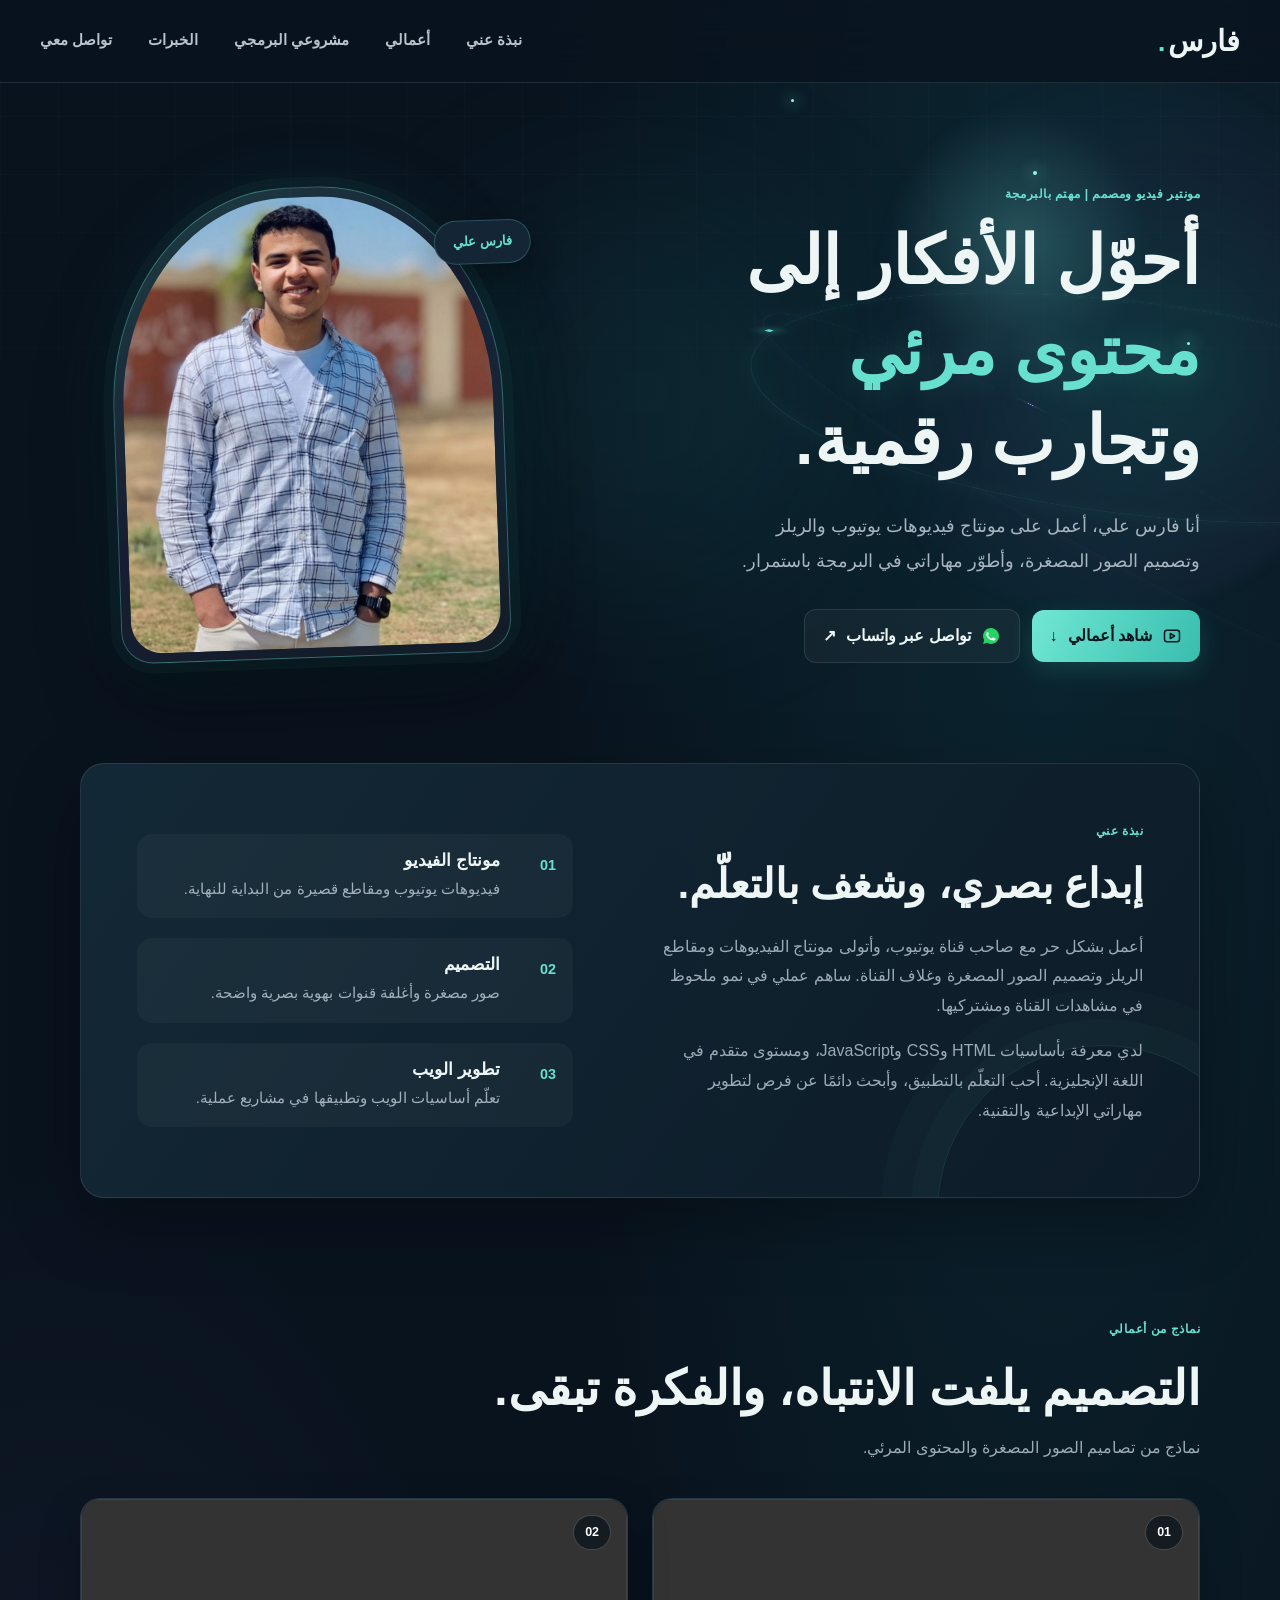
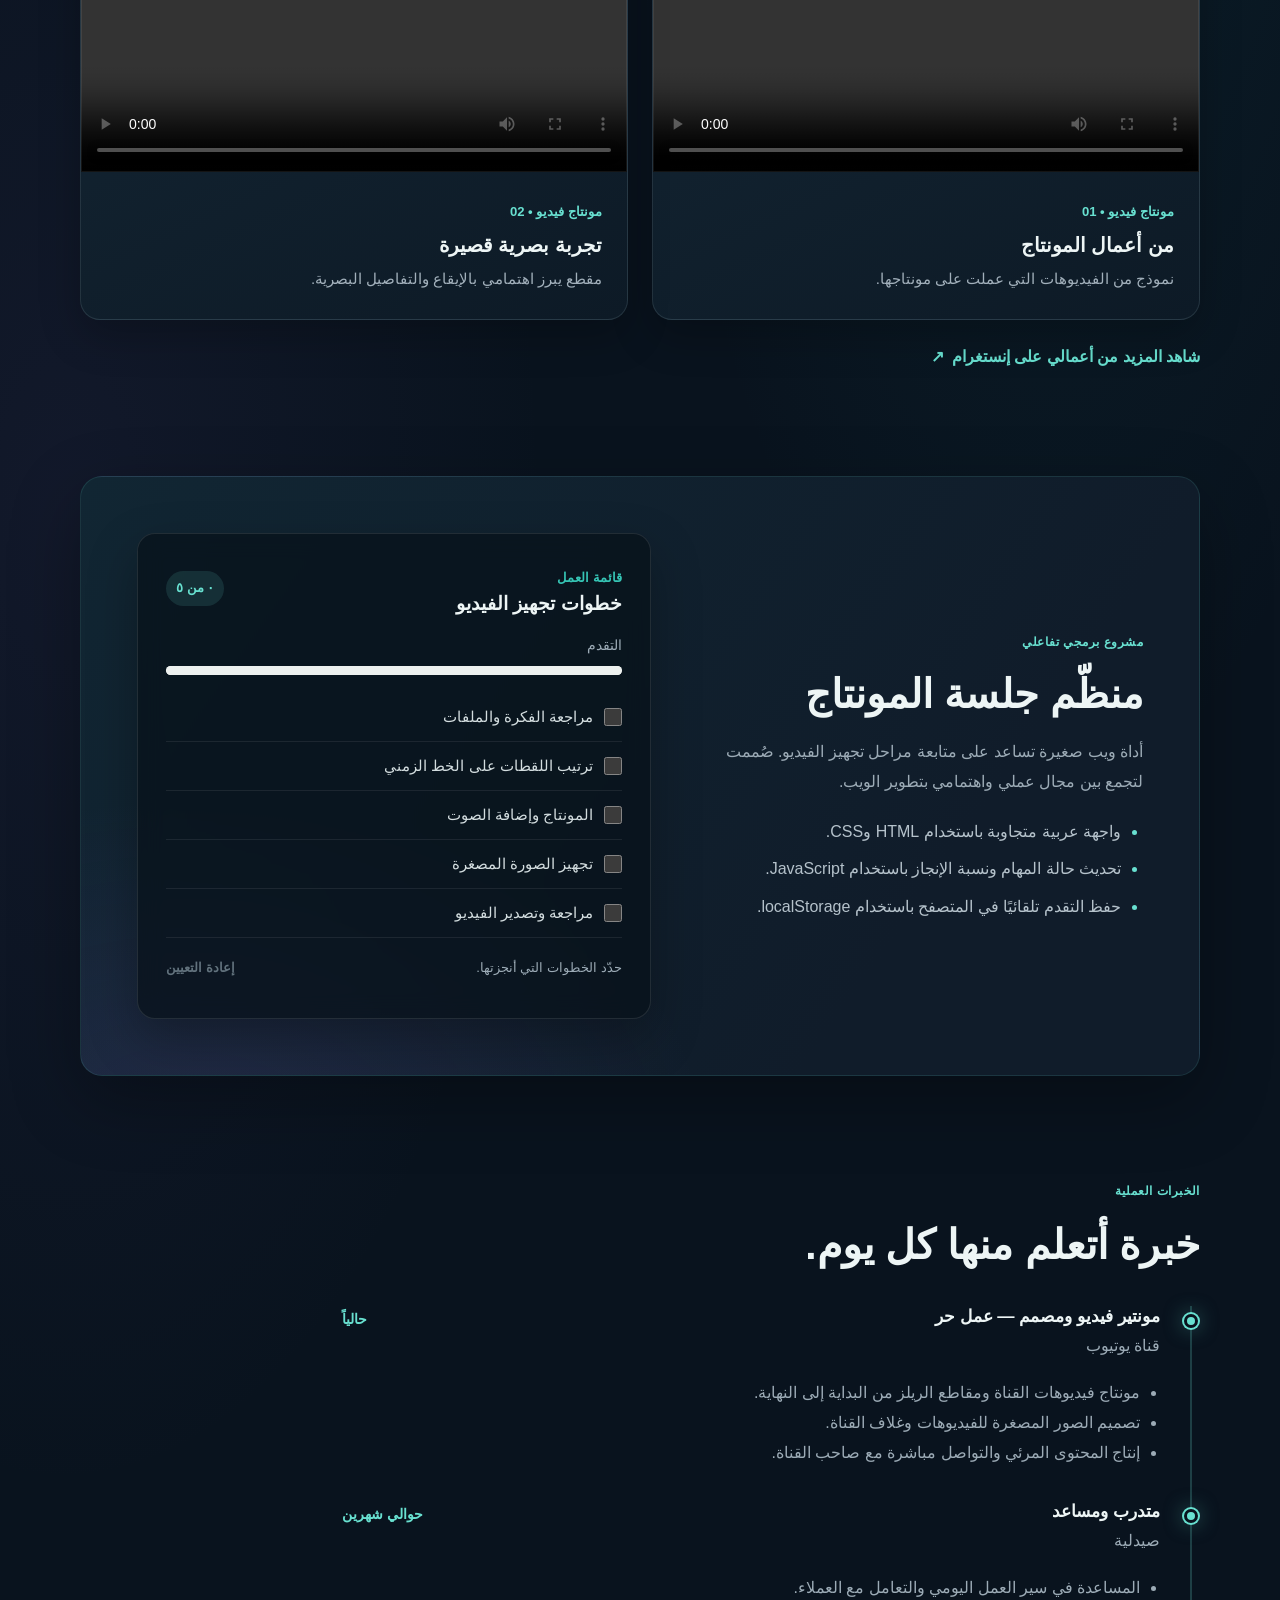
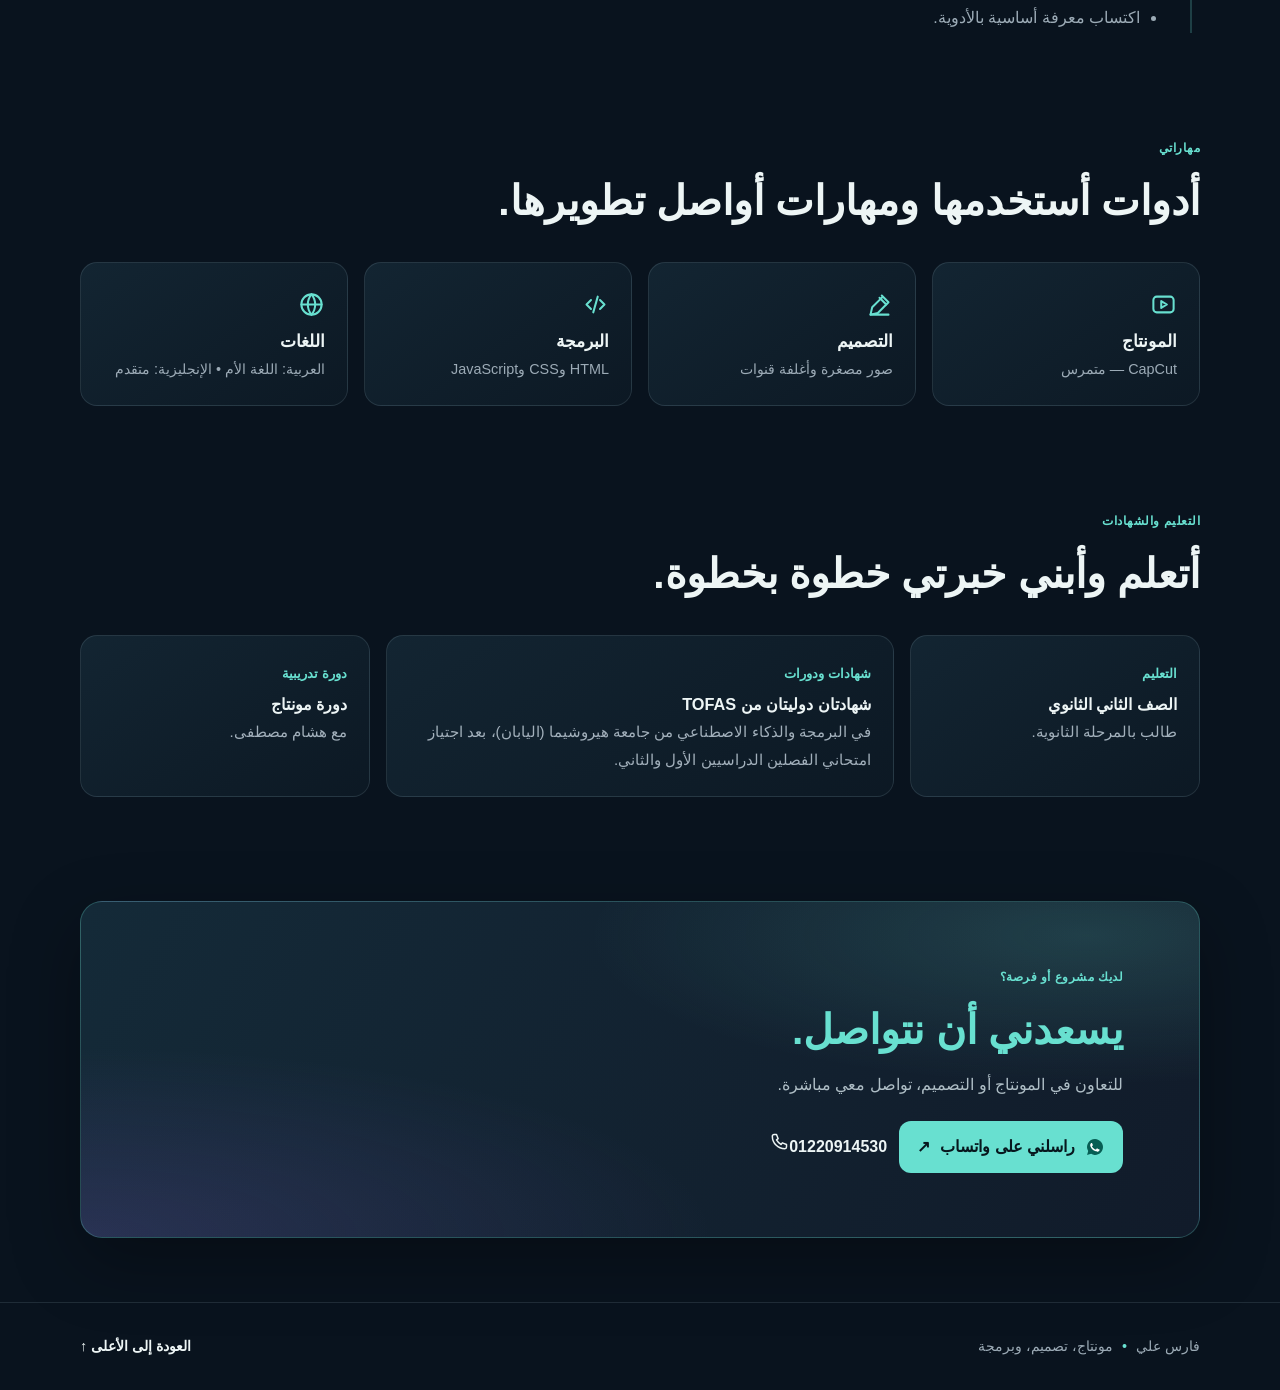
==== commit 1ad215cc: "Update profile portrait Publish the updated portrait and version its image URL to avoid stale mobile" ====
--- a/index.html
+++ b/index.html
@@ -43,7 +43,7 @@
         </div>
         <div class="hero-image-wrap">
           <span class="badge">فارس علي</span>
-          <img src="Fares.jpeg" alt="صورة فارس علي" fetchpriority="high">
+          <img src="Fares.jpeg?v=portrait-20261114" alt="صورة فارس علي" fetchpriority="high">
         </div>
       </section>
 
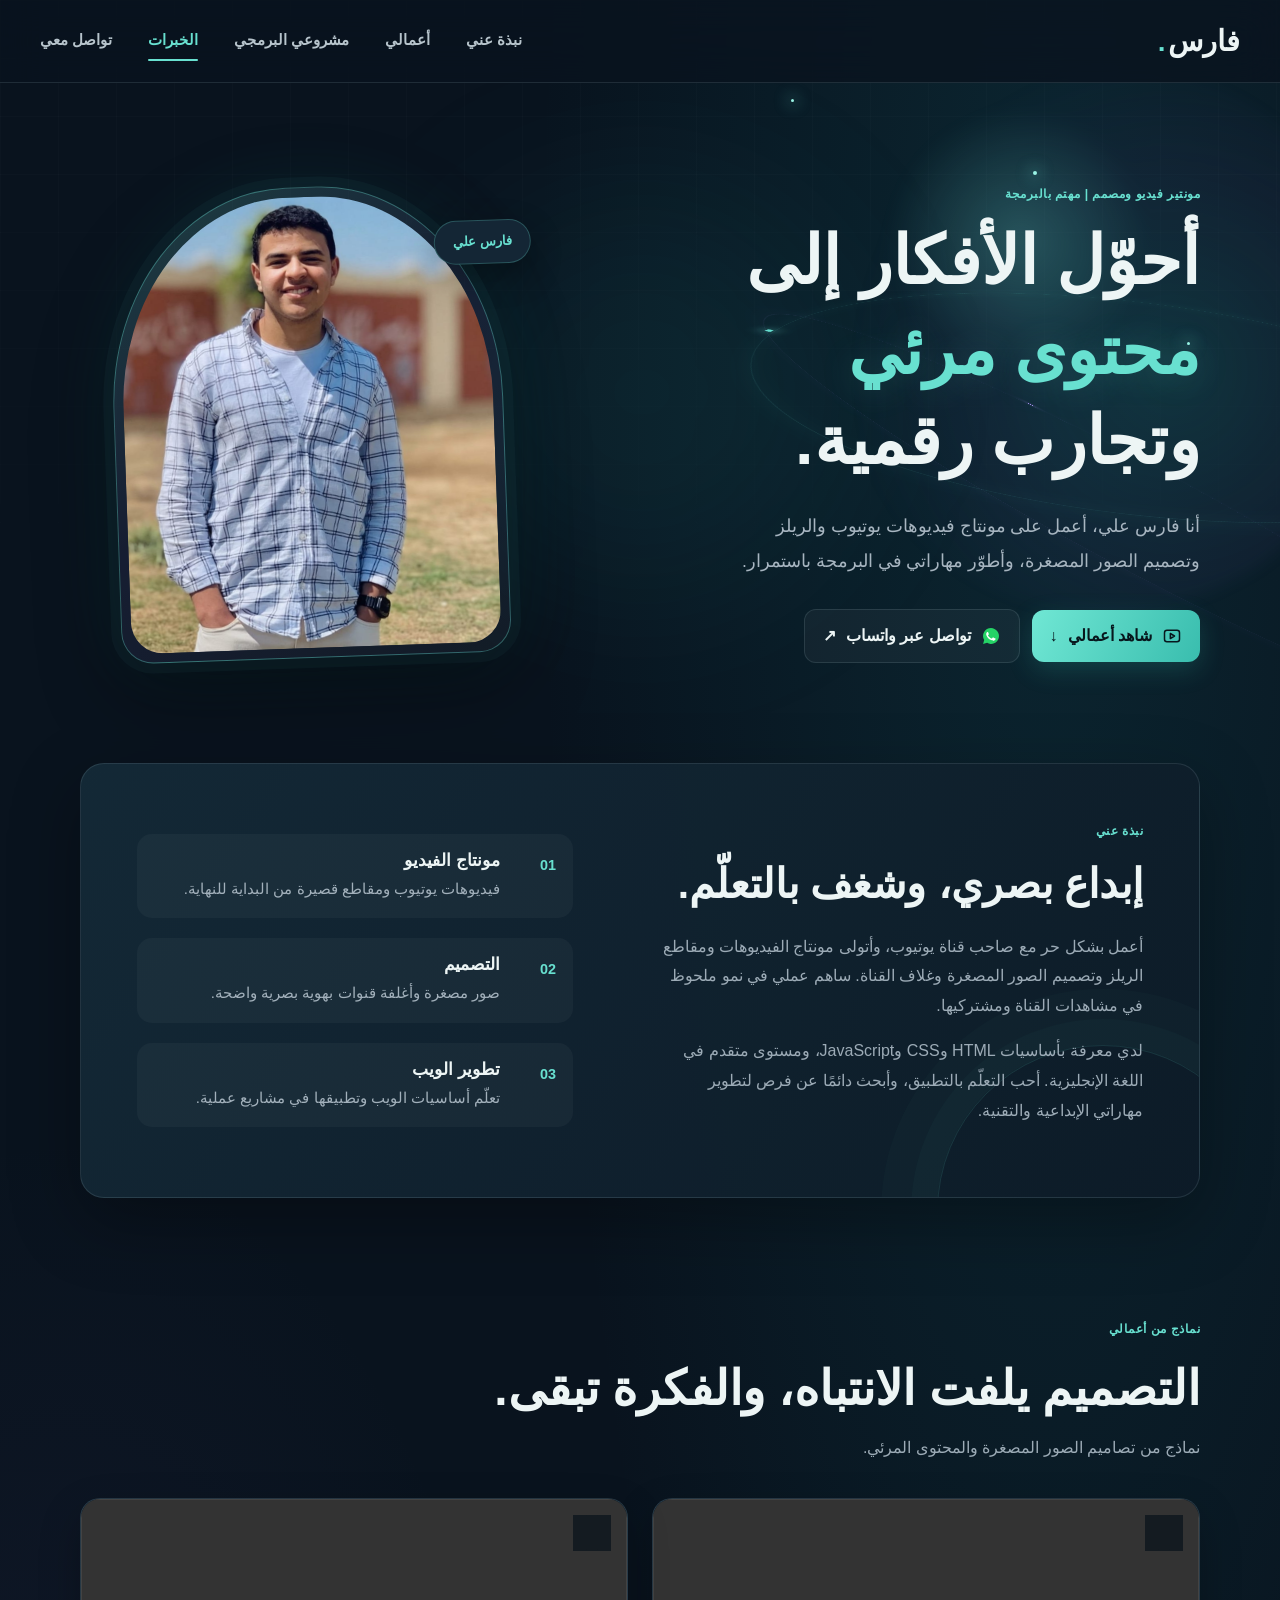
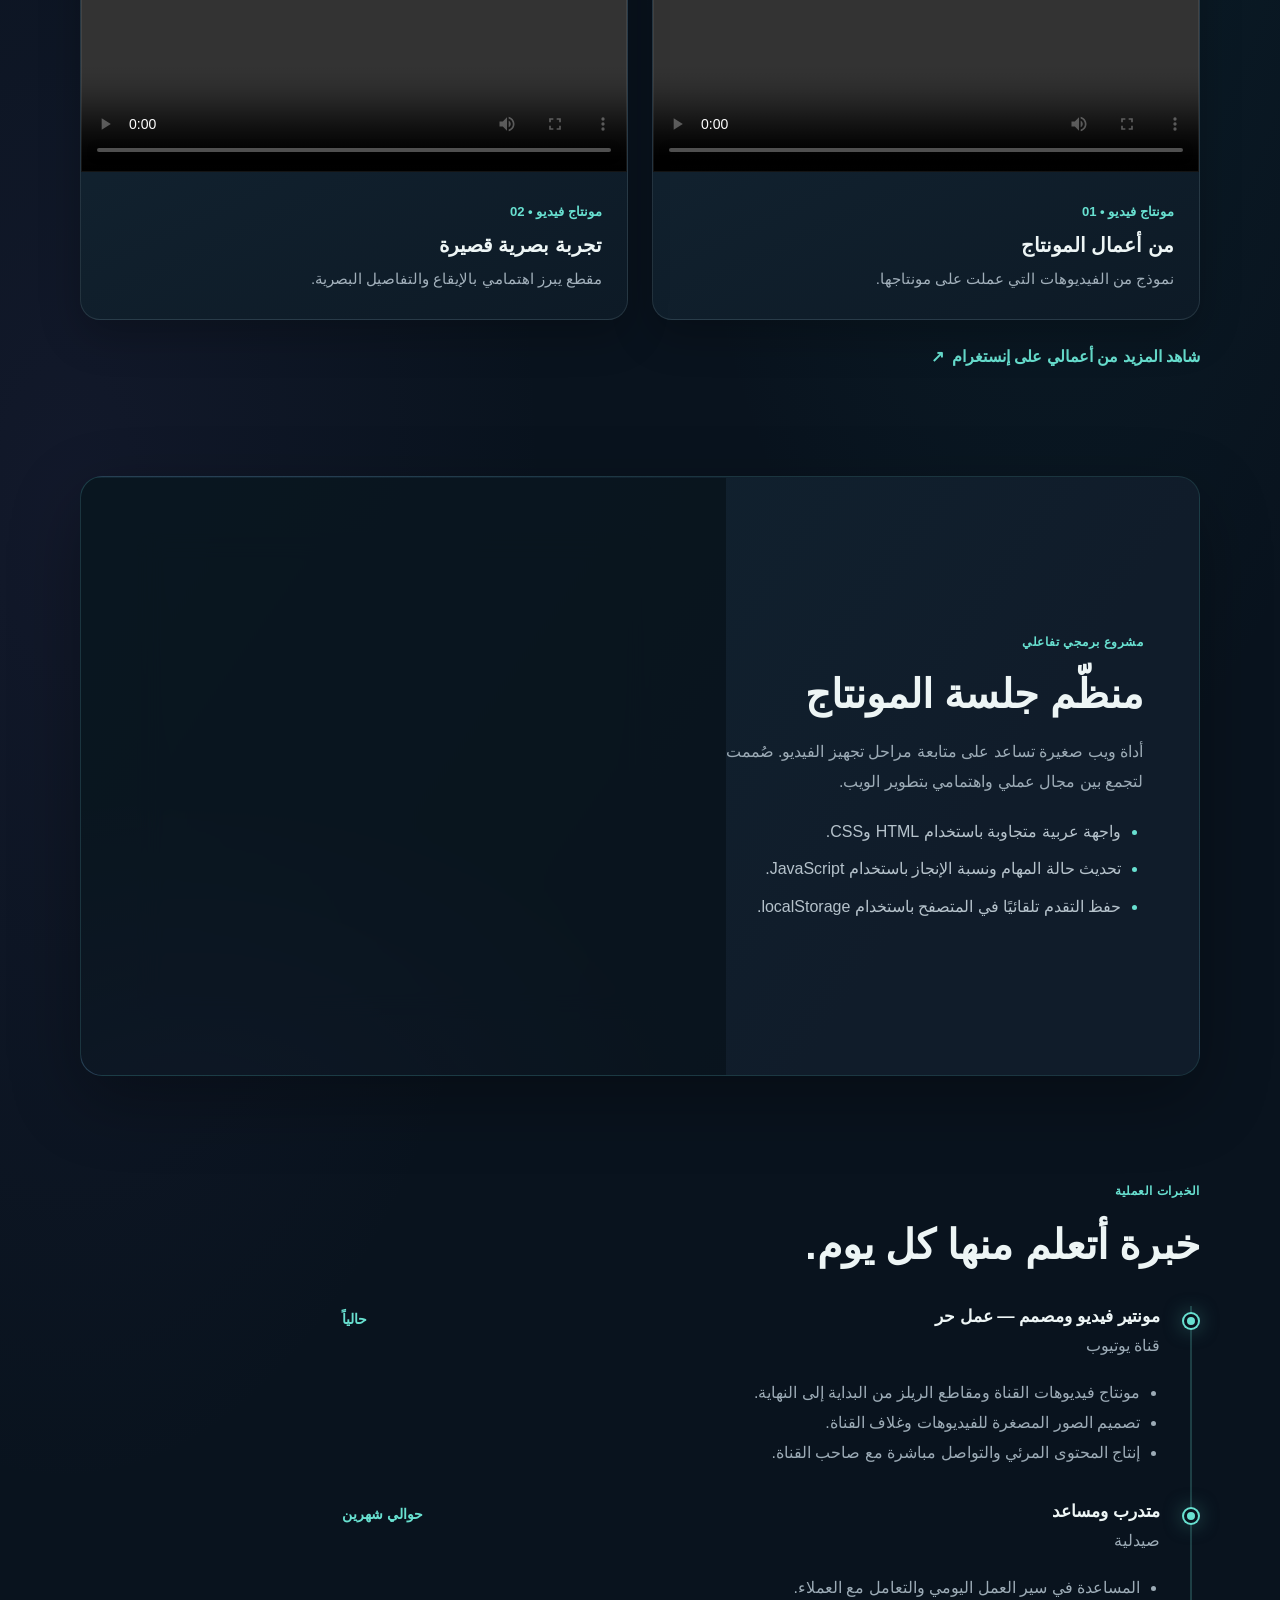
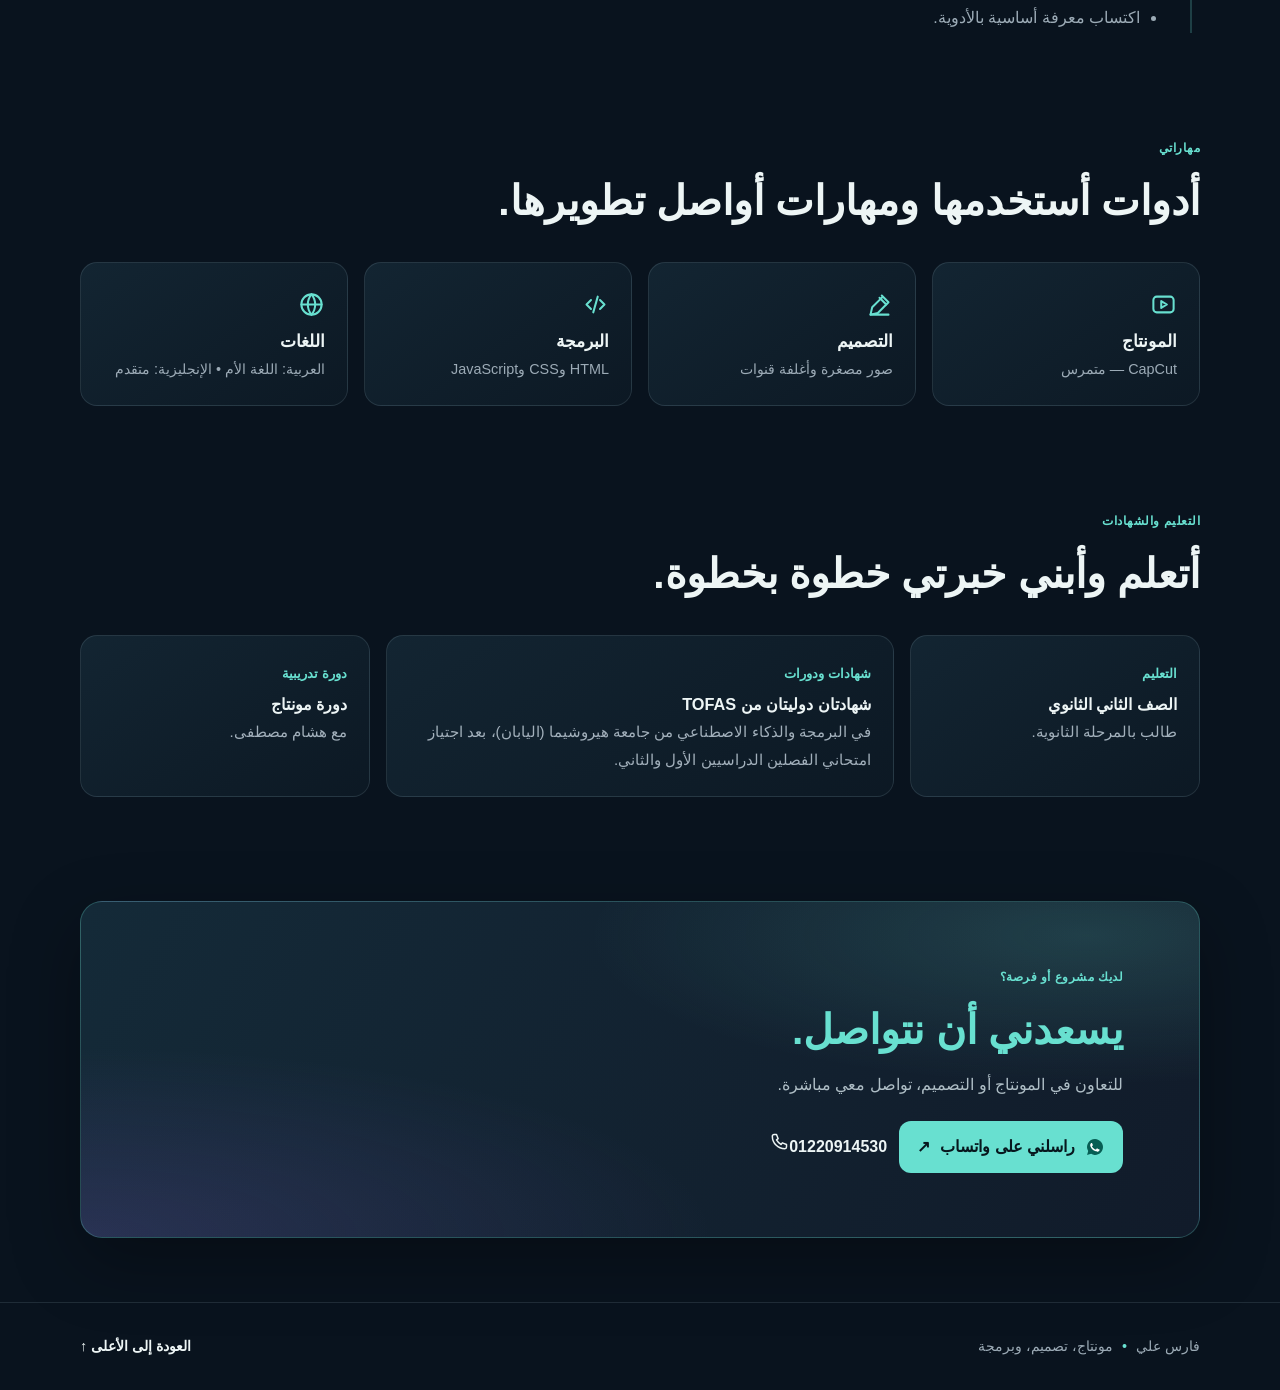
==== commit 58eeadee: "Add sharing metadata and site polish Add SVG favicon, Open Graph preview metadata, and active-sectio" ====
--- a/index.html
+++ b/index.html
@@ -5,8 +5,17 @@
     <meta name="viewport" content="width=device-width, initial-scale=1">
     <meta name="description" content="الموقع الشخصي لفارس علي: مونتاج الفيديو، التصميم، ومشاريع برمجية باستخدام HTML وCSS وJavaScript.">
     <meta name="theme-color" content="#09131e">
+    <meta property="og:type" content="website">
+    <meta property="og:locale" content="ar_EG">
+    <meta property="og:title" content="فارس علي | مونتير ومصمم ومهتم بالبرمجة">
+    <meta property="og:description" content="مونتاج فيديو، تصميم صور مصغرة، ومشاريع ويب تفاعلية. تعرّف على أعمال فارس علي.">
+    <meta property="og:url" content="https://faresali20.github.io/">
+    <meta property="og:image" content="https://faresali20.github.io/Fares.jpeg?v=portrait-20261114">
+    <meta property="og:image:alt" content="فارس علي">
+    <meta name="twitter:card" content="summary_large_image">
     <title>فارس علي | مونتير ومصمم ومهتم بالبرمجة</title>
-    <link rel="stylesheet" href="style.css?v=whatsapp-icon">
+    <link rel="icon" type="image/svg+xml" href="favicon.svg?v=portfolio-polish">
+    <link rel="stylesheet" href="style.css?v=portfolio-polish">
   </head>
   <body>
     <div class="ambient-scene" aria-hidden="true">
@@ -228,6 +237,6 @@
       <p>فارس علي <span aria-hidden="true">•</span> مونتاج، تصميم، وبرمجة</p>
       <a href="#hero">العودة إلى الأعلى ↑</a>
     </footer>
-    <script src="script.js?v=motion-reveal"></script>
+    <script src="script.js?v=portfolio-polish"></script>
   </body>
 </html>
--- a/style.css
+++ b/style.css
@@ -1920,8 +1920,13 @@
 }
 
 .nav-links a:hover::after,
-.nav-links a:focus-visible::after {
+.nav-links a:focus-visible::after,
+.nav-links a[aria-current="location"]::after {
   transform: scaleX(1);
+}
+
+.nav-links a[aria-current="location"] {
+  color: var(--teal);
 }
 
 @media (prefers-reduced-motion: reduce) {
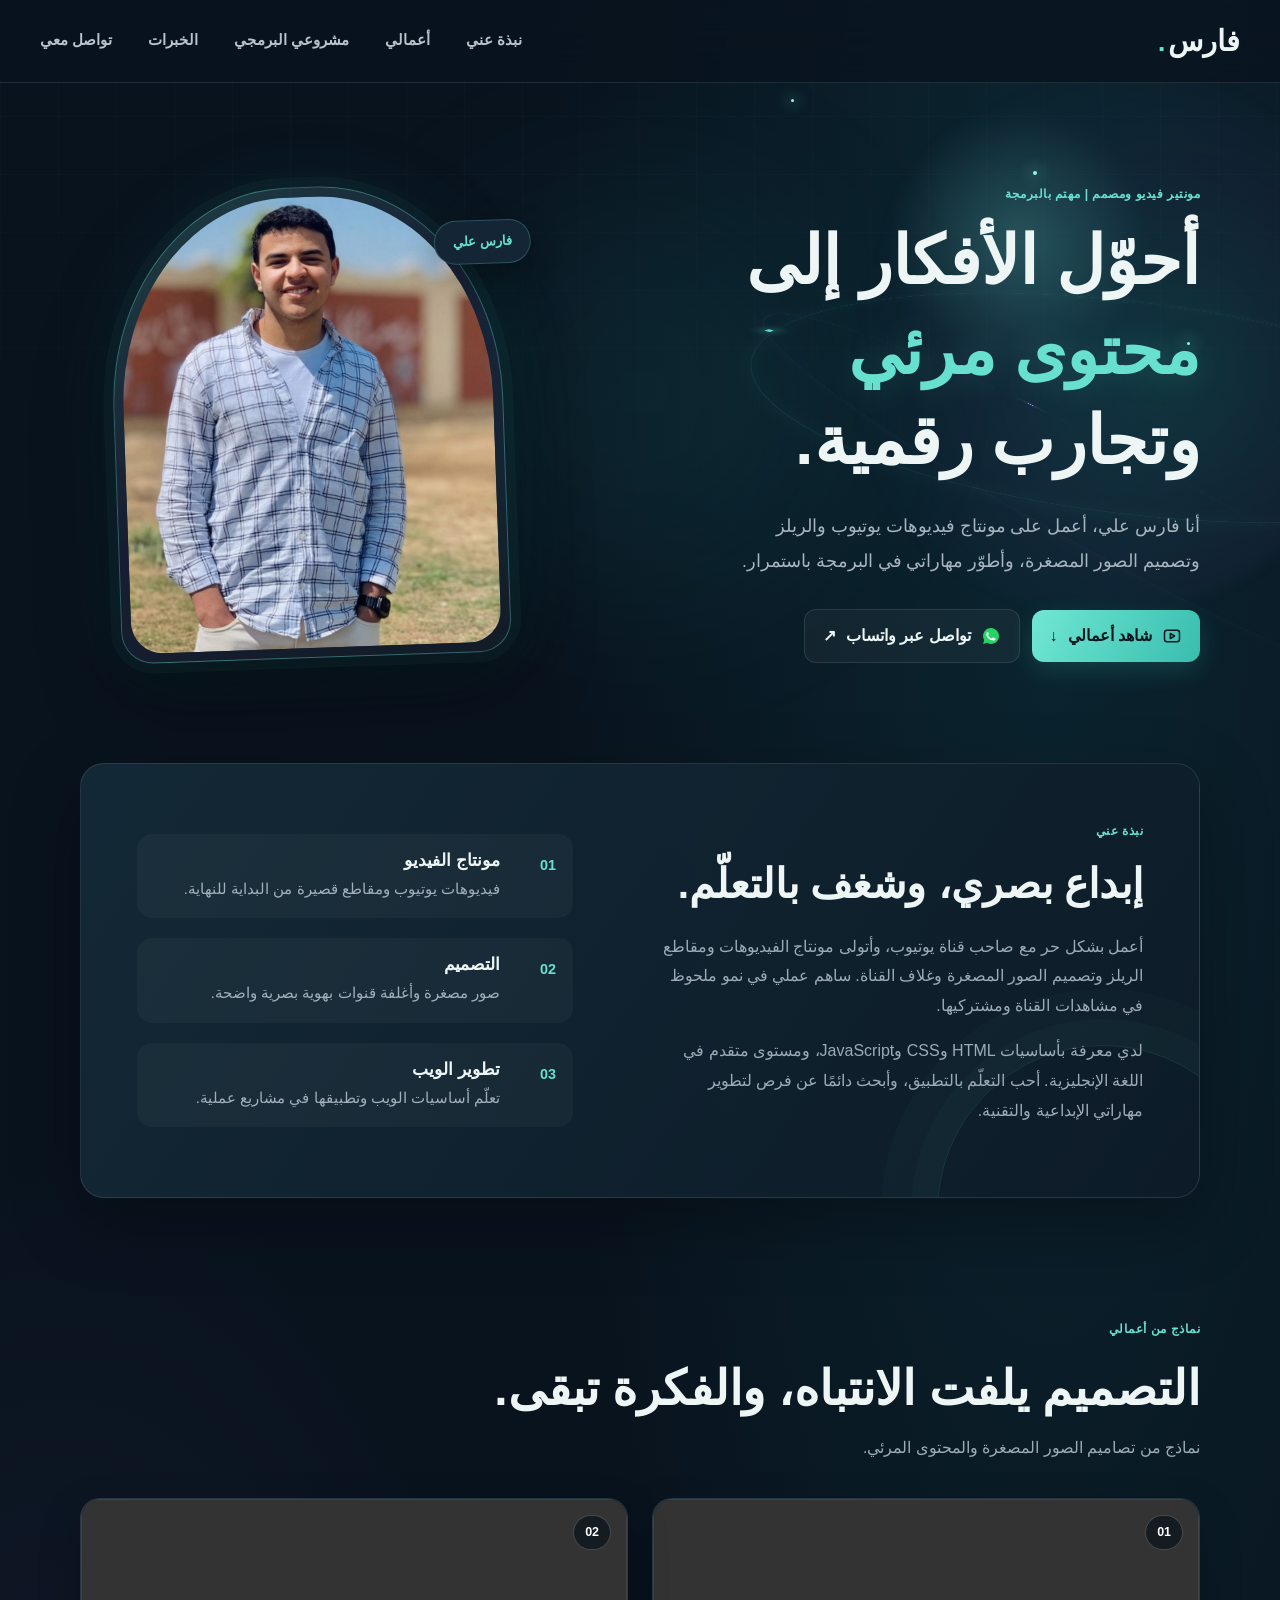
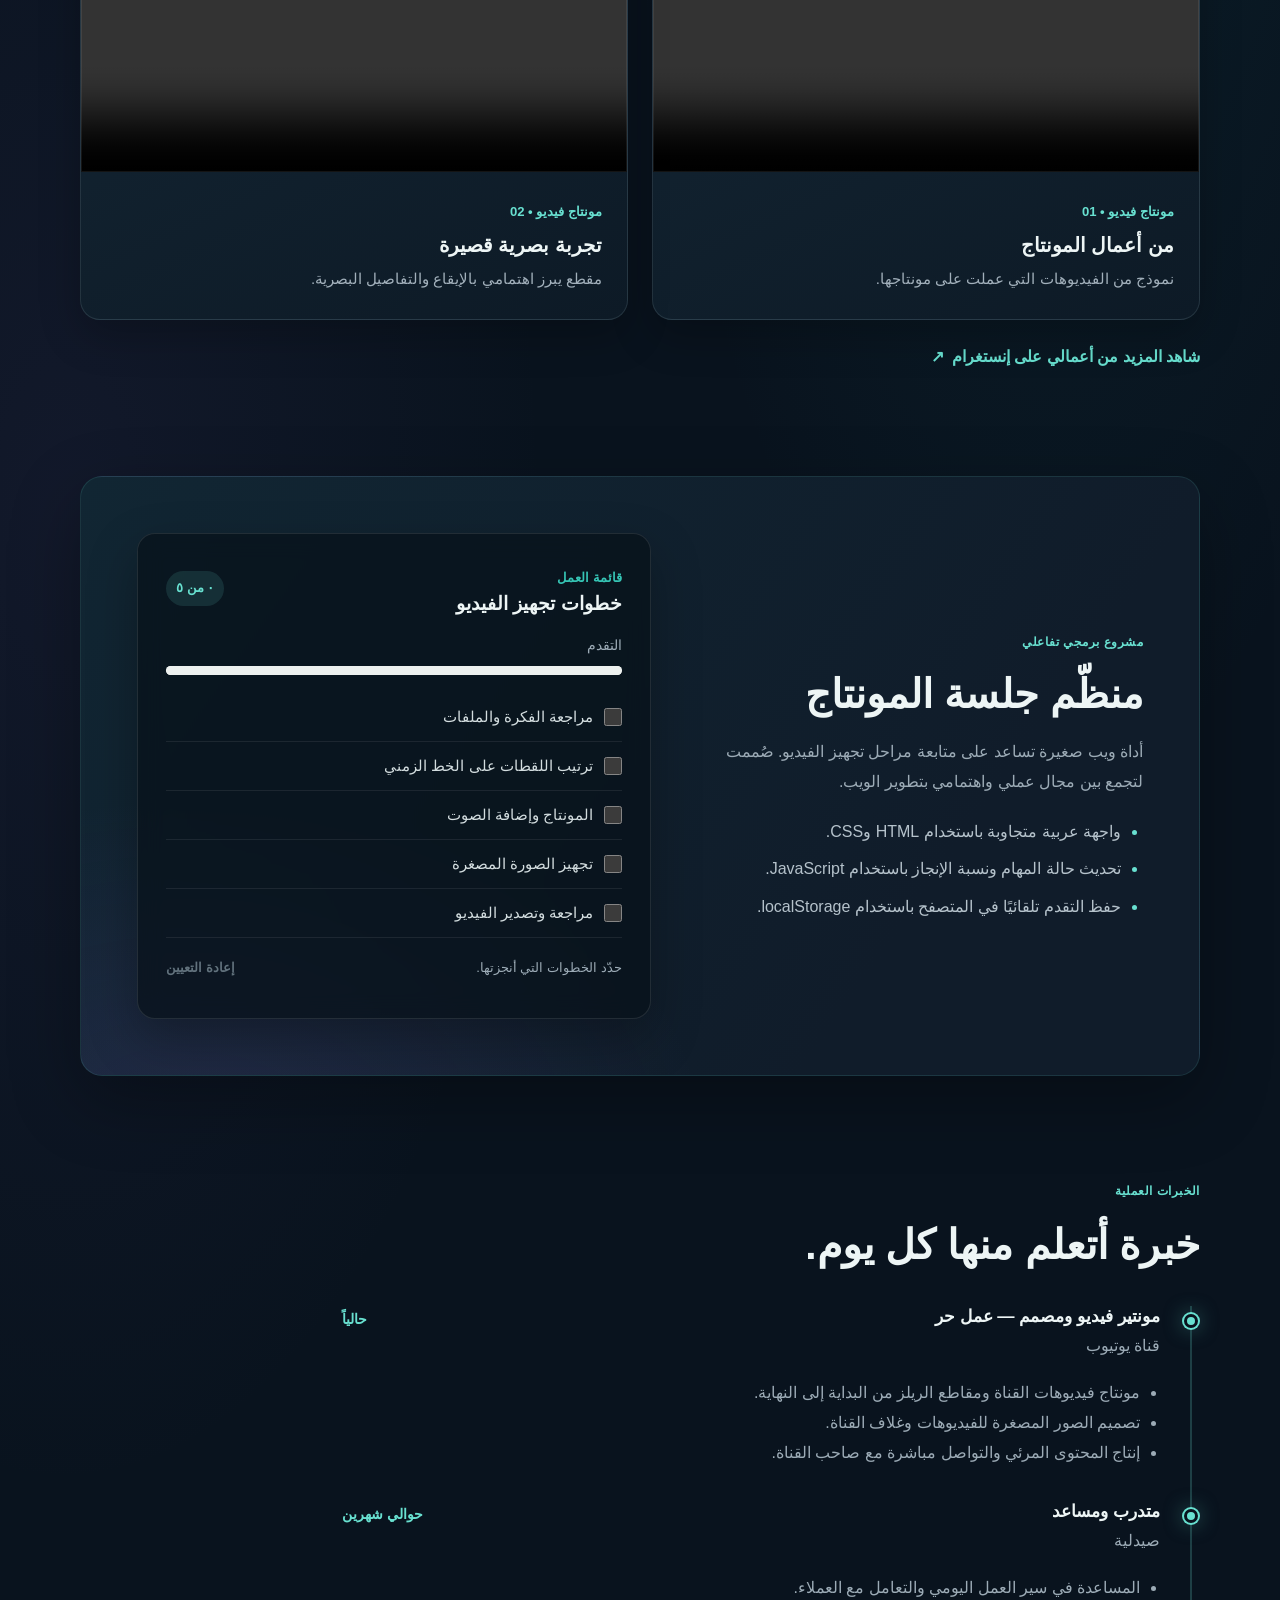
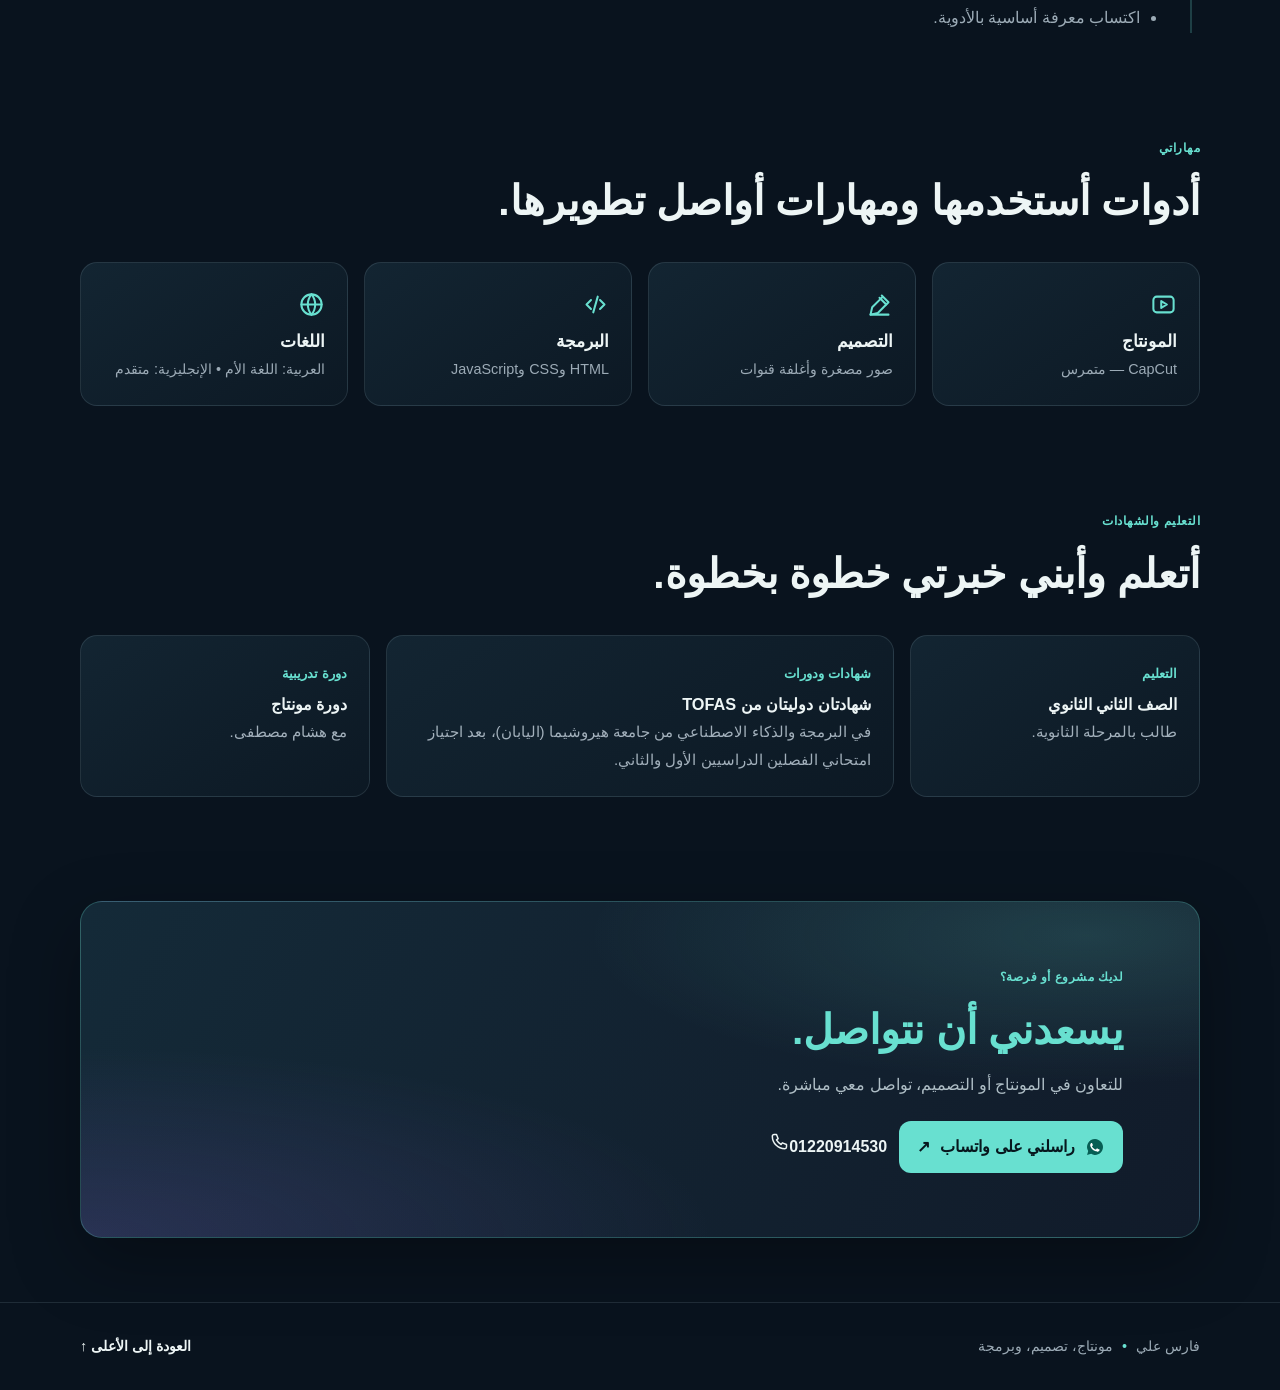
==== commit 97a2a216: "Bust script cache for nav fix" ====
--- a/index.html
+++ b/index.html
@@ -237,6 +237,6 @@
       <p>فارس علي <span aria-hidden="true">•</span> مونتاج، تصميم، وبرمجة</p>
       <a href="#hero">العودة إلى الأعلى ↑</a>
     </footer>
-    <script src="script.js?v=portfolio-polish"></script>
+    <script src="script.js?v=nav-scroll-v2"></script>
   </body>
-</html>+</html>
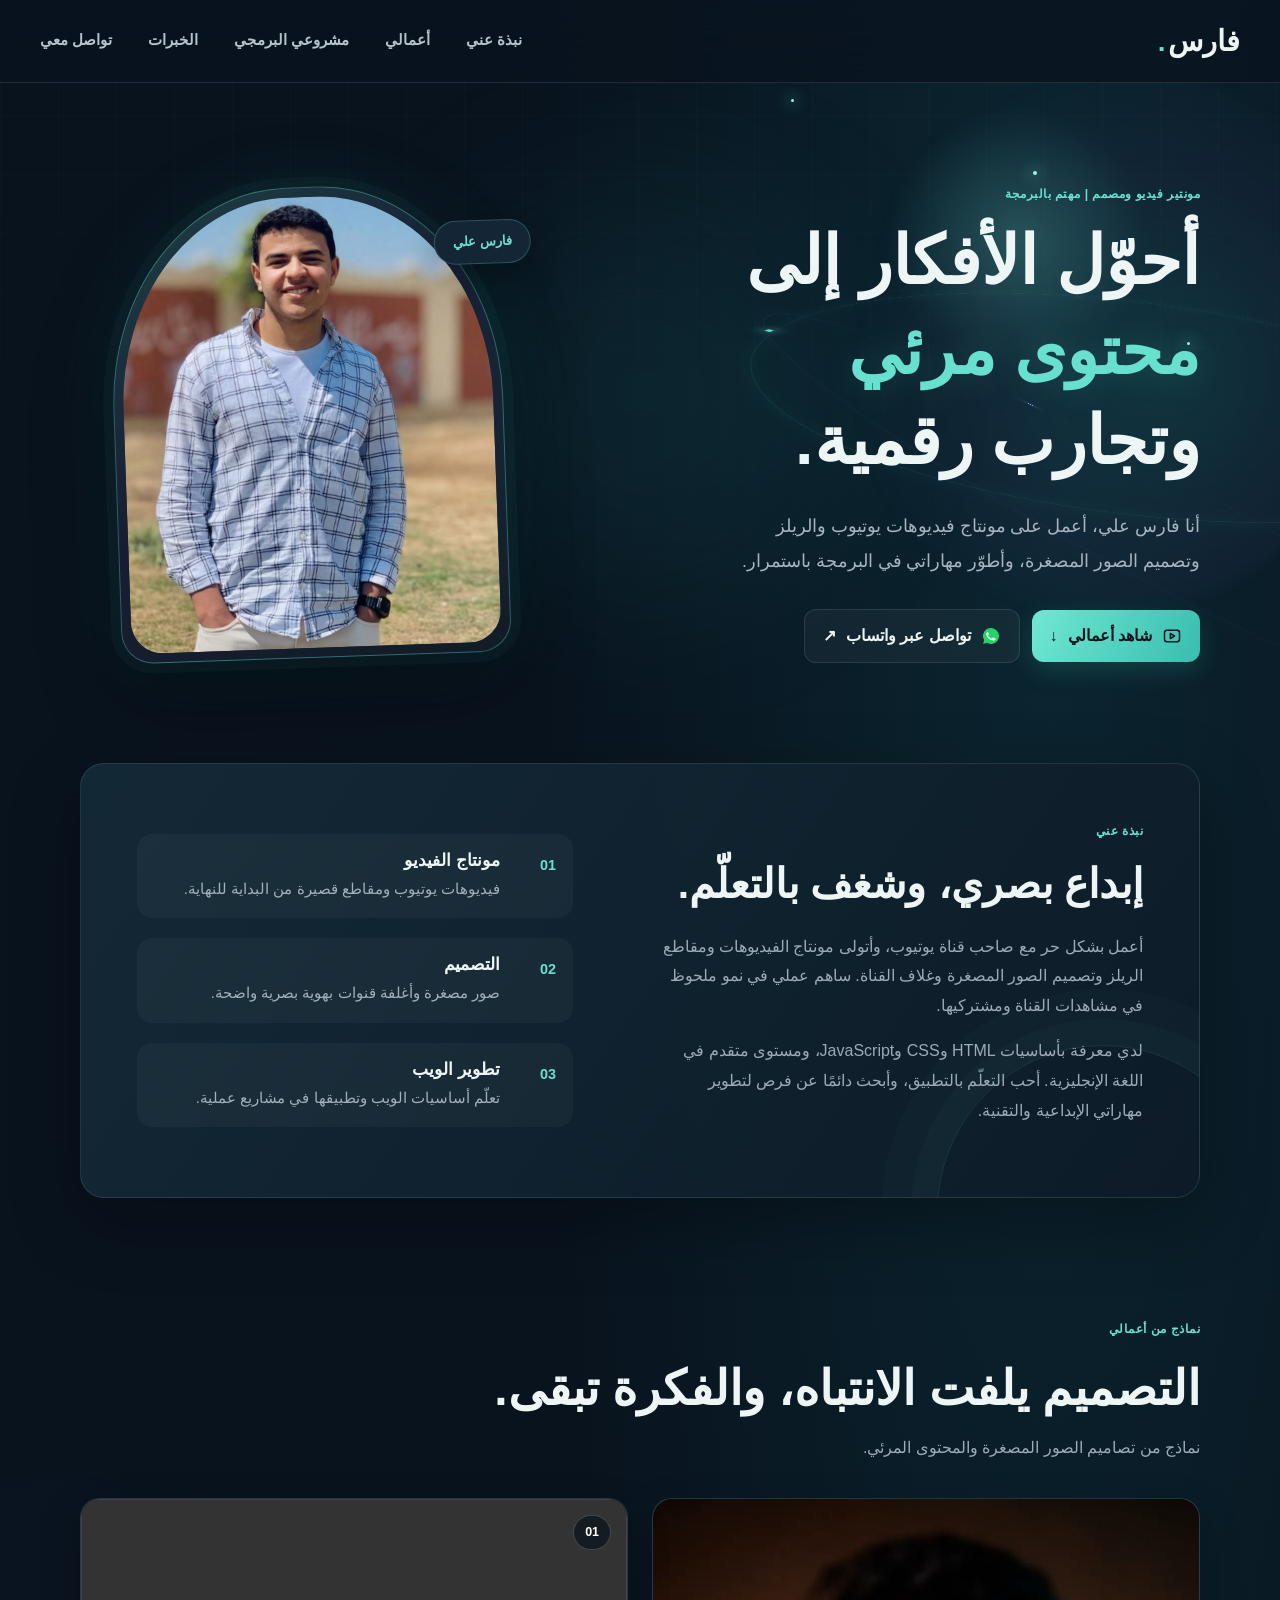
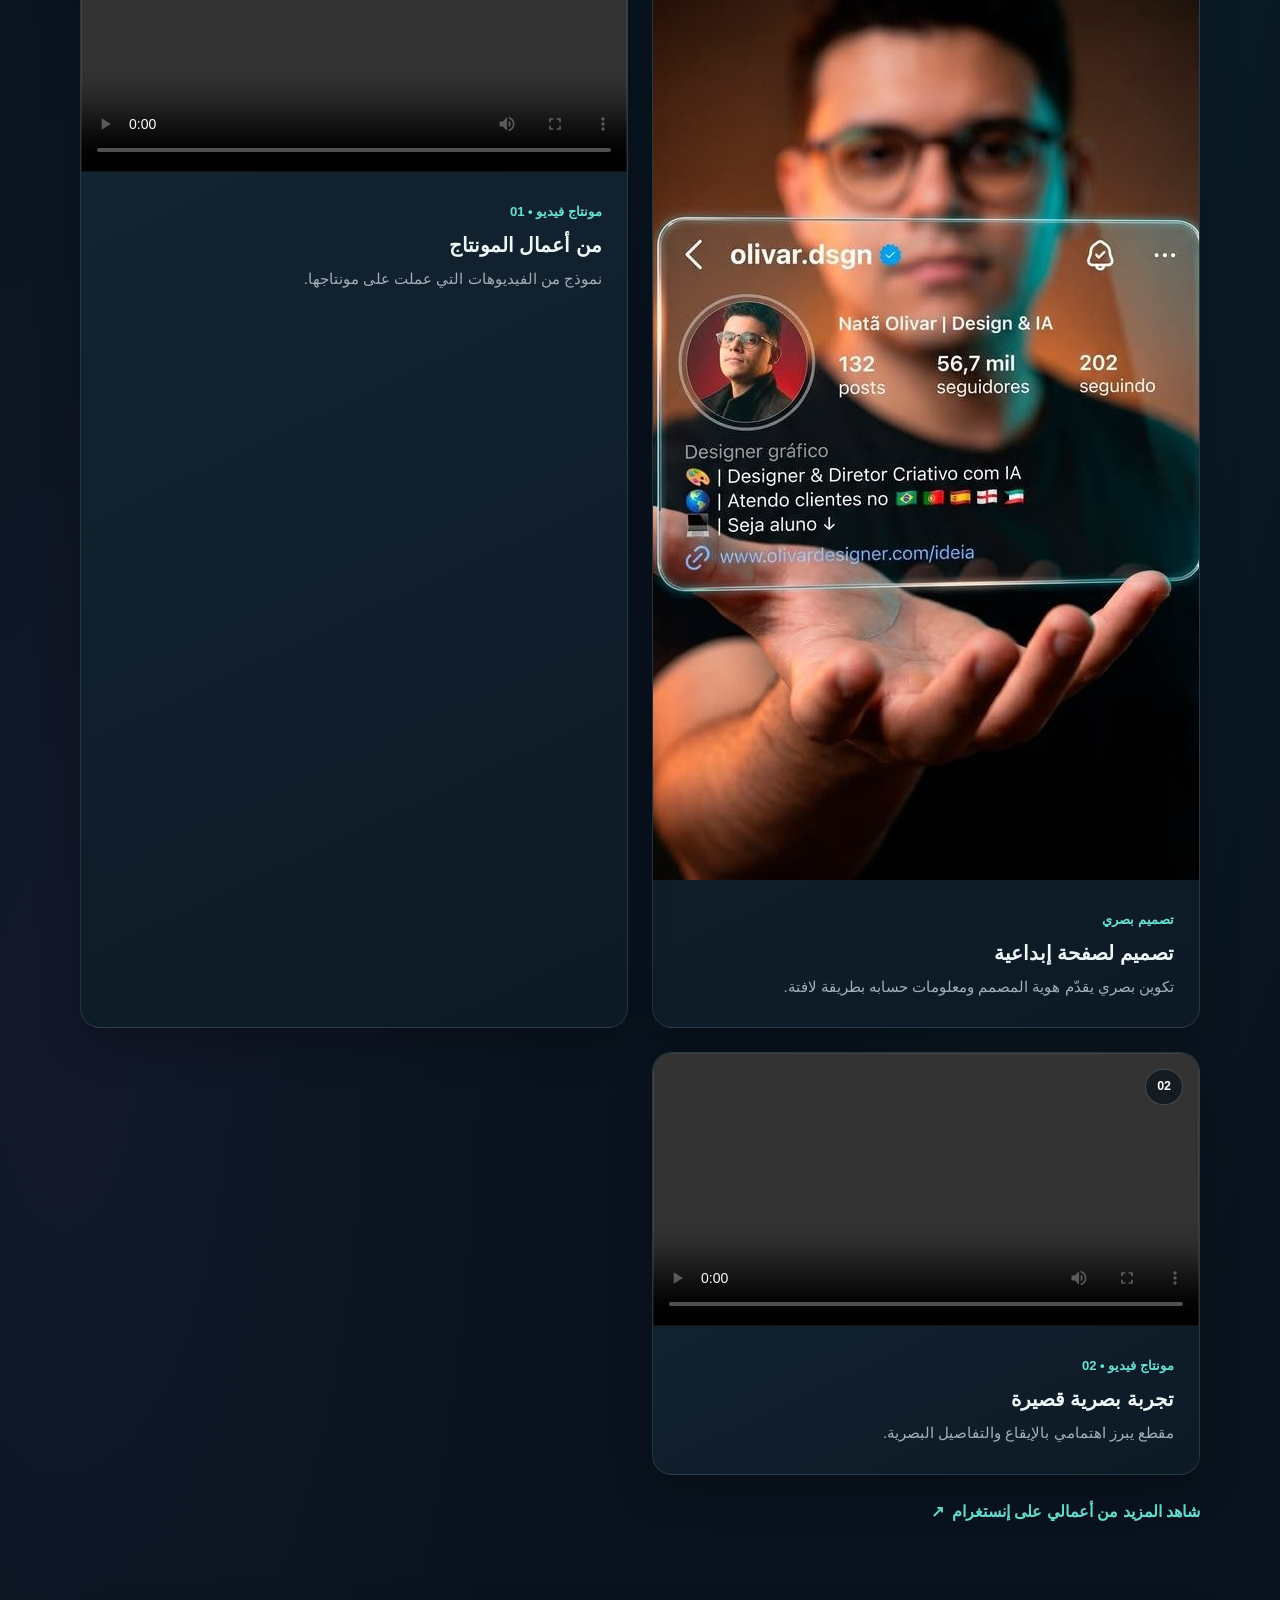
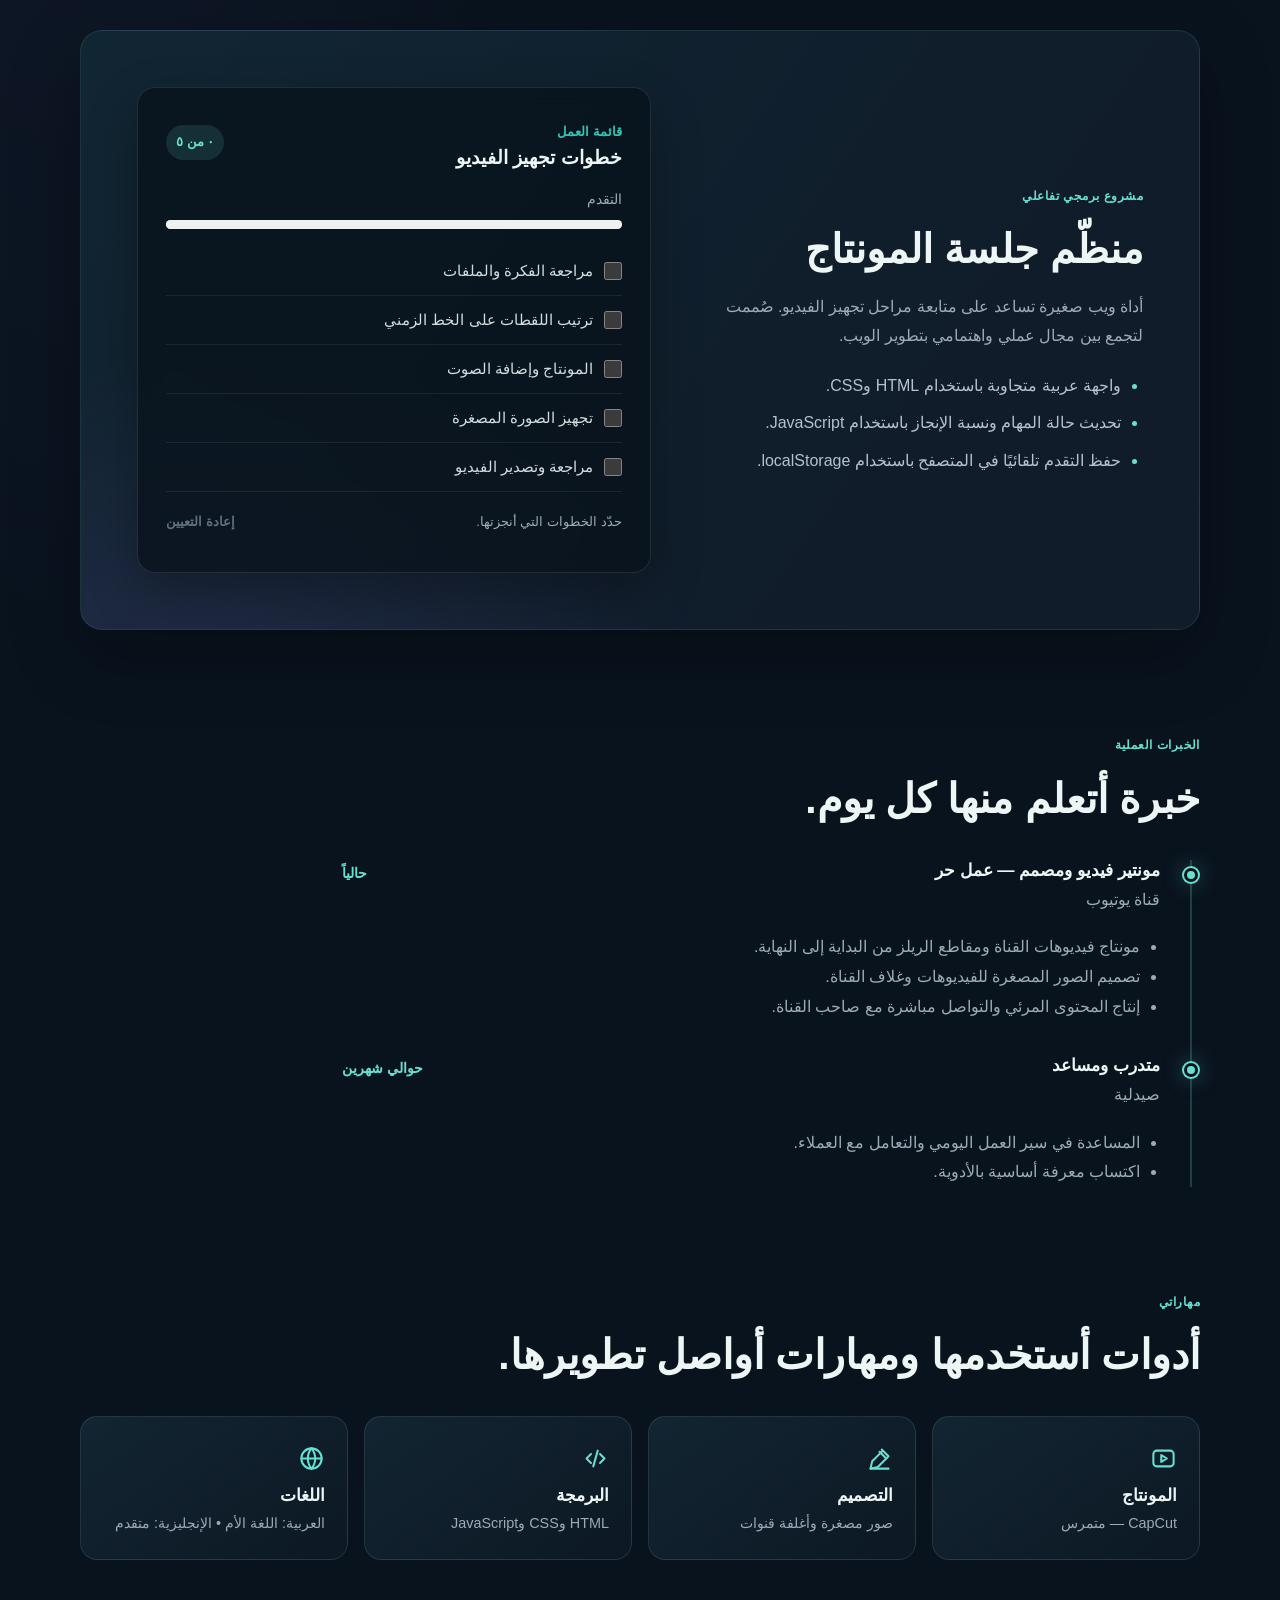
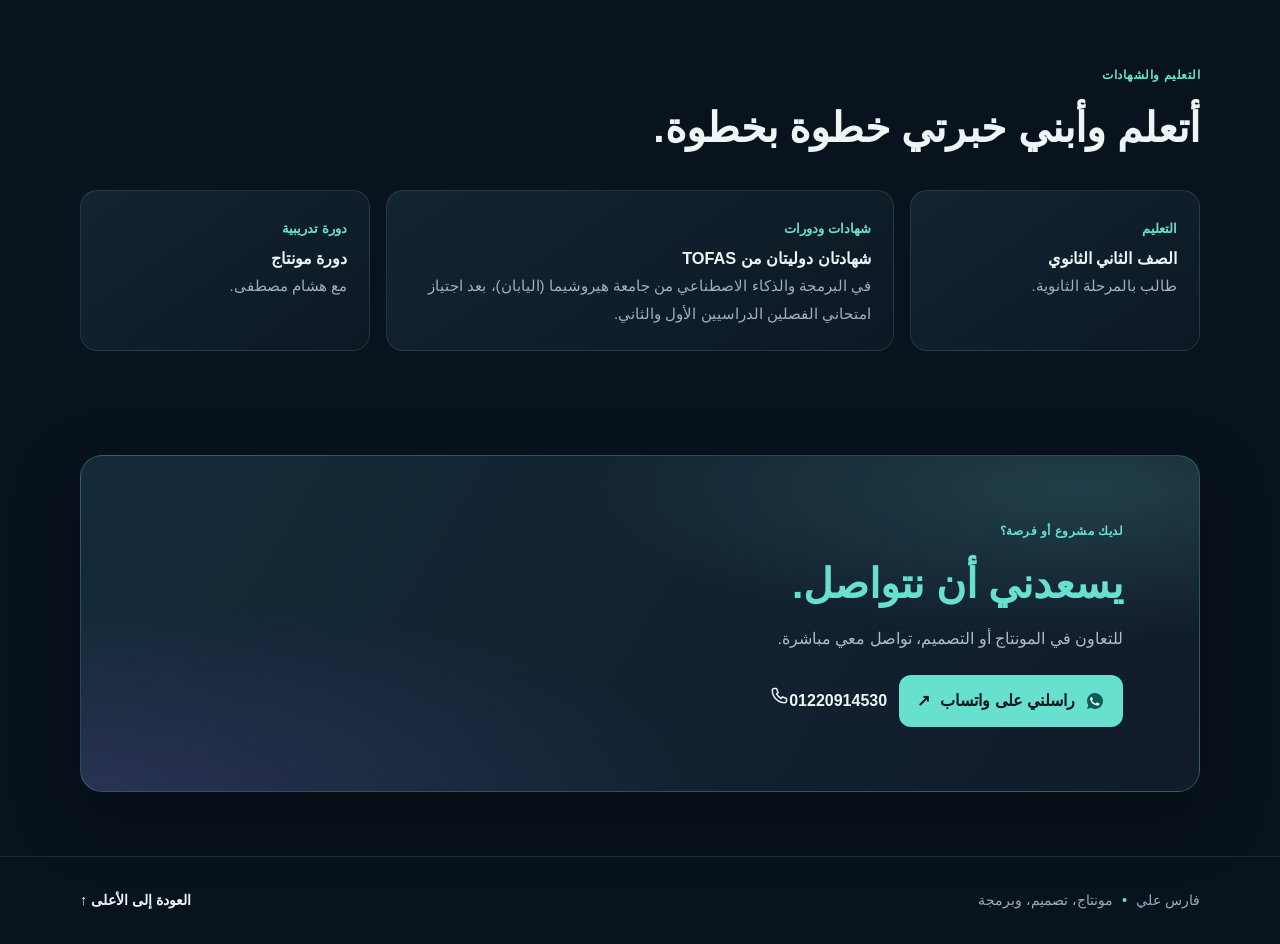
==== commit 6928fac9: "Polish portfolio and add publishing metadata" ====
--- a/index.html
+++ b/index.html
@@ -5,6 +5,8 @@
     <meta name="viewport" content="width=device-width, initial-scale=1">
     <meta name="description" content="الموقع الشخصي لفارس علي: مونتاج الفيديو، التصميم، ومشاريع برمجية باستخدام HTML وCSS وJavaScript.">
     <meta name="theme-color" content="#09131e">
+    <meta name="color-scheme" content="light">
+    <link rel="canonical" href="https://faresali20.github.io/">
     <meta property="og:type" content="website">
     <meta property="og:locale" content="ar_EG">
     <meta property="og:title" content="فارس علي | مونتير ومصمم ومهتم بالبرمجة">
@@ -18,6 +20,8 @@
     <link rel="stylesheet" href="style.css?v=portfolio-polish">
   </head>
   <body>
+    <a class="skip-link" href="#main-content">تخطَّ إلى المحتوى</a>
+    <div class="scroll-progress" aria-hidden="true"><span id="scroll-progress-bar"></span></div>
     <div class="ambient-scene" aria-hidden="true">
       <span class="ambient-globe"></span>
       <span class="ambient-orbit"></span>
@@ -39,7 +43,7 @@
       </nav>
     </header>
 
-    <main>
+    <main id="main-content">
       <section id="hero" class="hero content-width" aria-labelledby="hero-heading">
         <div class="hero-text">
           <p class="eyebrow">مونتير فيديو ومصمم | مهتم بالبرمجة</p>
@@ -86,6 +90,14 @@
           <p>نماذج من تصاميم الصور المصغرة والمحتوى المرئي.</p>
         </div>
         <div class="portfolio-grid">
+          <article class="portfolio-card">
+            <img src="thumbnail.jpg" alt="تصميم بصري لواجهة حساب مصمم على إنستغرام" loading="lazy" width="736" height="981">
+            <div class="portfolio-card-copy">
+              <span class="project-type">تصميم بصري</span>
+              <h3>تصميم لصفحة إبداعية</h3>
+              <p>تكوين بصري يقدّم هوية المصمم ومعلومات حسابه بطريقة لافتة.</p>
+            </div>
+          </article>
           <article class="portfolio-card">
             <div class="portfolio-video">
               <video controls playsinline preload="metadata" aria-label="فيديو مونتاج من أعمال فارس">
@@ -237,6 +249,7 @@
       <p>فارس علي <span aria-hidden="true">•</span> مونتاج، تصميم، وبرمجة</p>
       <a href="#hero">العودة إلى الأعلى ↑</a>
     </footer>
-    <script src="script.js?v=nav-scroll-v2"></script>
+    <script src="script.js?v=portfolio-polish-2026"></script>
   </body>
 </html>
+
--- a/style.css
+++ b/style.css
@@ -2098,3 +2098,71 @@
     animation: none !important;
   }
 }
+
+/* Finishing touches: keyboard access, scroll feedback, and clearer interactions. */
+.skip-link {
+  position: fixed;
+  z-index: 20;
+  top: 12px;
+  right: 12px;
+  padding: 10px 16px;
+  border-radius: 10px;
+  background: var(--ink);
+  color: #fff;
+  transform: translateY(-160%);
+}
+
+.skip-link:focus {
+  transform: translateY(0);
+}
+
+.scroll-progress {
+  position: fixed;
+  z-index: 10;
+  inset: 0 0 auto;
+  height: 3px;
+  pointer-events: none;
+}
+
+.scroll-progress span {
+  display: block;
+  width: 100%;
+  height: 100%;
+  background: linear-gradient(90deg, #7c63ca, #16a59c);
+  transform: scaleX(0);
+  transform-origin: right;
+  will-change: transform;
+}
+
+.button,
+.text-link,
+.contact-phone,
+.site-footer a {
+  transition: transform 180ms ease, color 180ms ease, background-color 180ms ease, box-shadow 180ms ease;
+}
+
+.button:hover {
+  transform: translateY(-2px);
+}
+
+.button:active {
+  transform: translateY(0) scale(0.98);
+}
+
+.workflow-list li {
+  transition: background-color 180ms ease, padding-inline 180ms ease;
+}
+
+.workflow-list li:has(input:checked) {
+  padding-inline: 8px;
+  background: rgba(17, 124, 128, 0.045);
+}
+
+@media (prefers-reduced-motion: reduce) {
+  .skip-link,
+  .button,
+  .workflow-list li {
+    transition: none !important;
+  }
+}
+
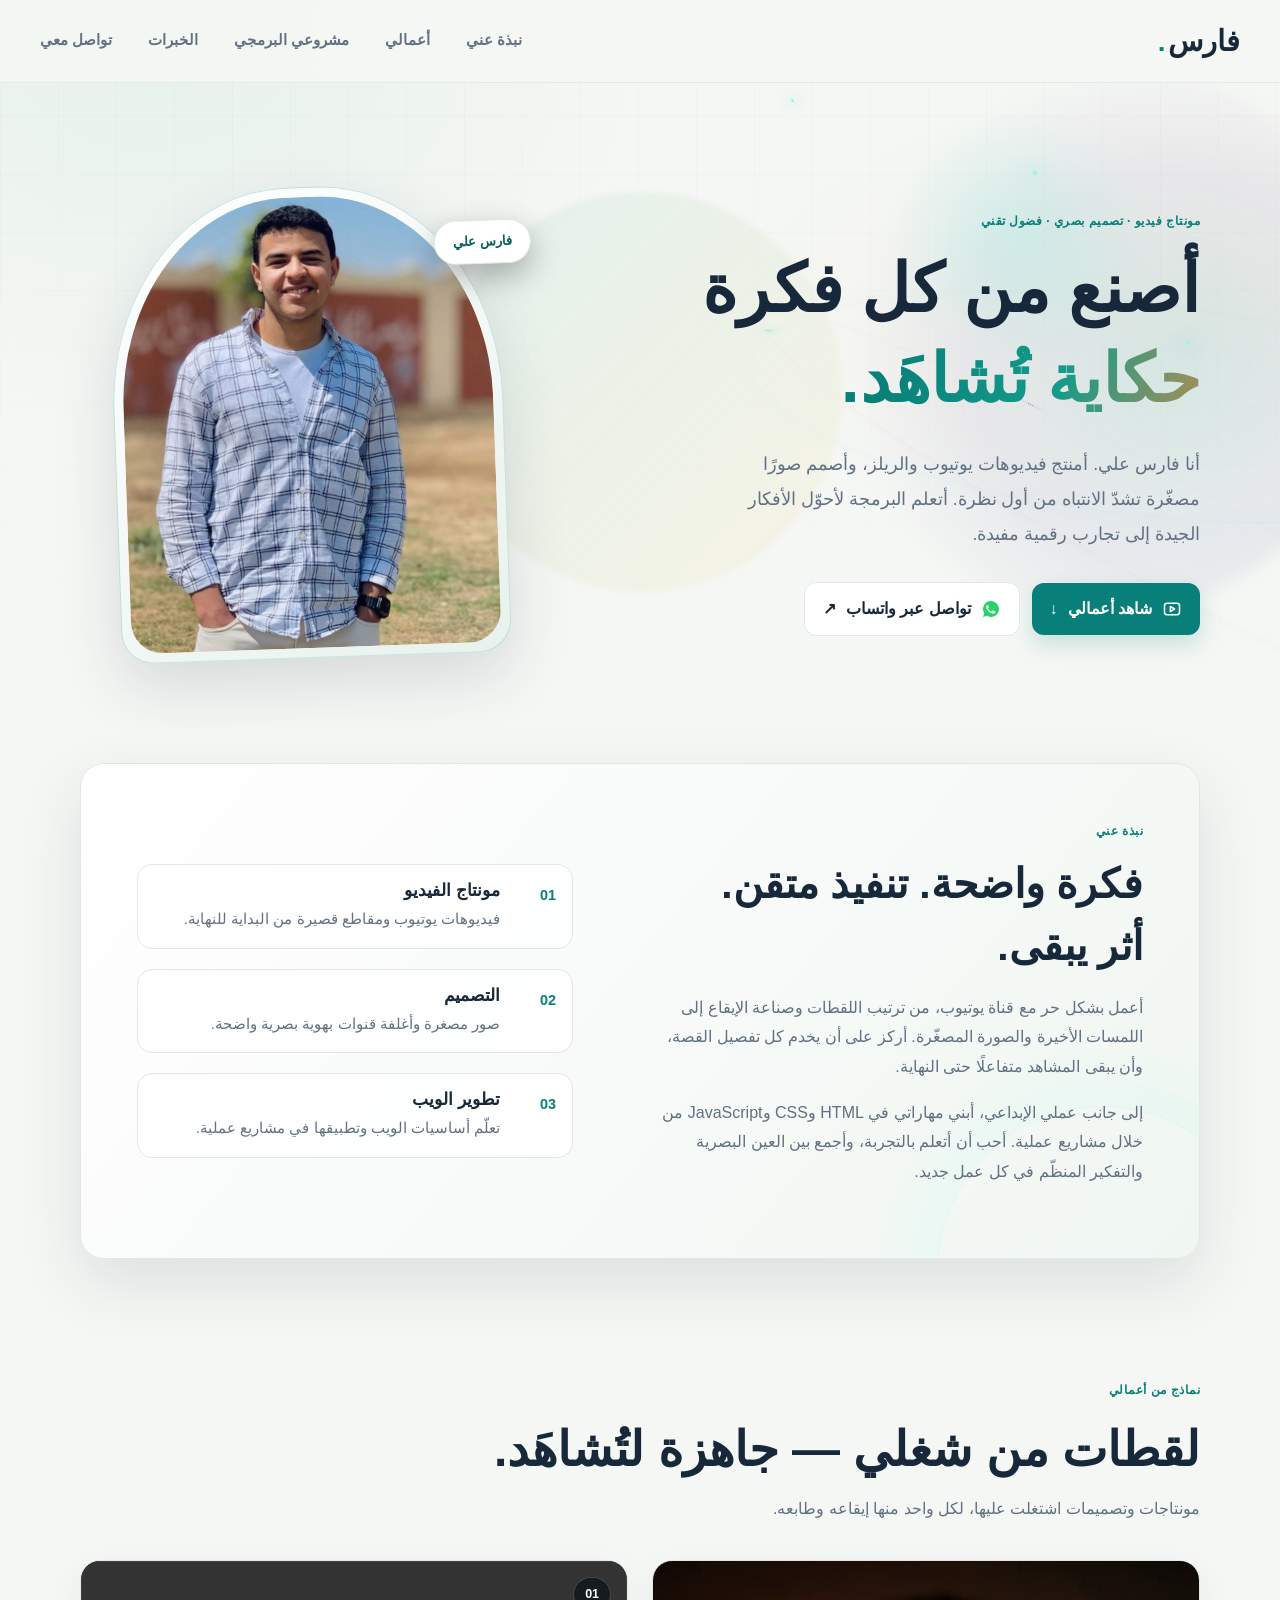
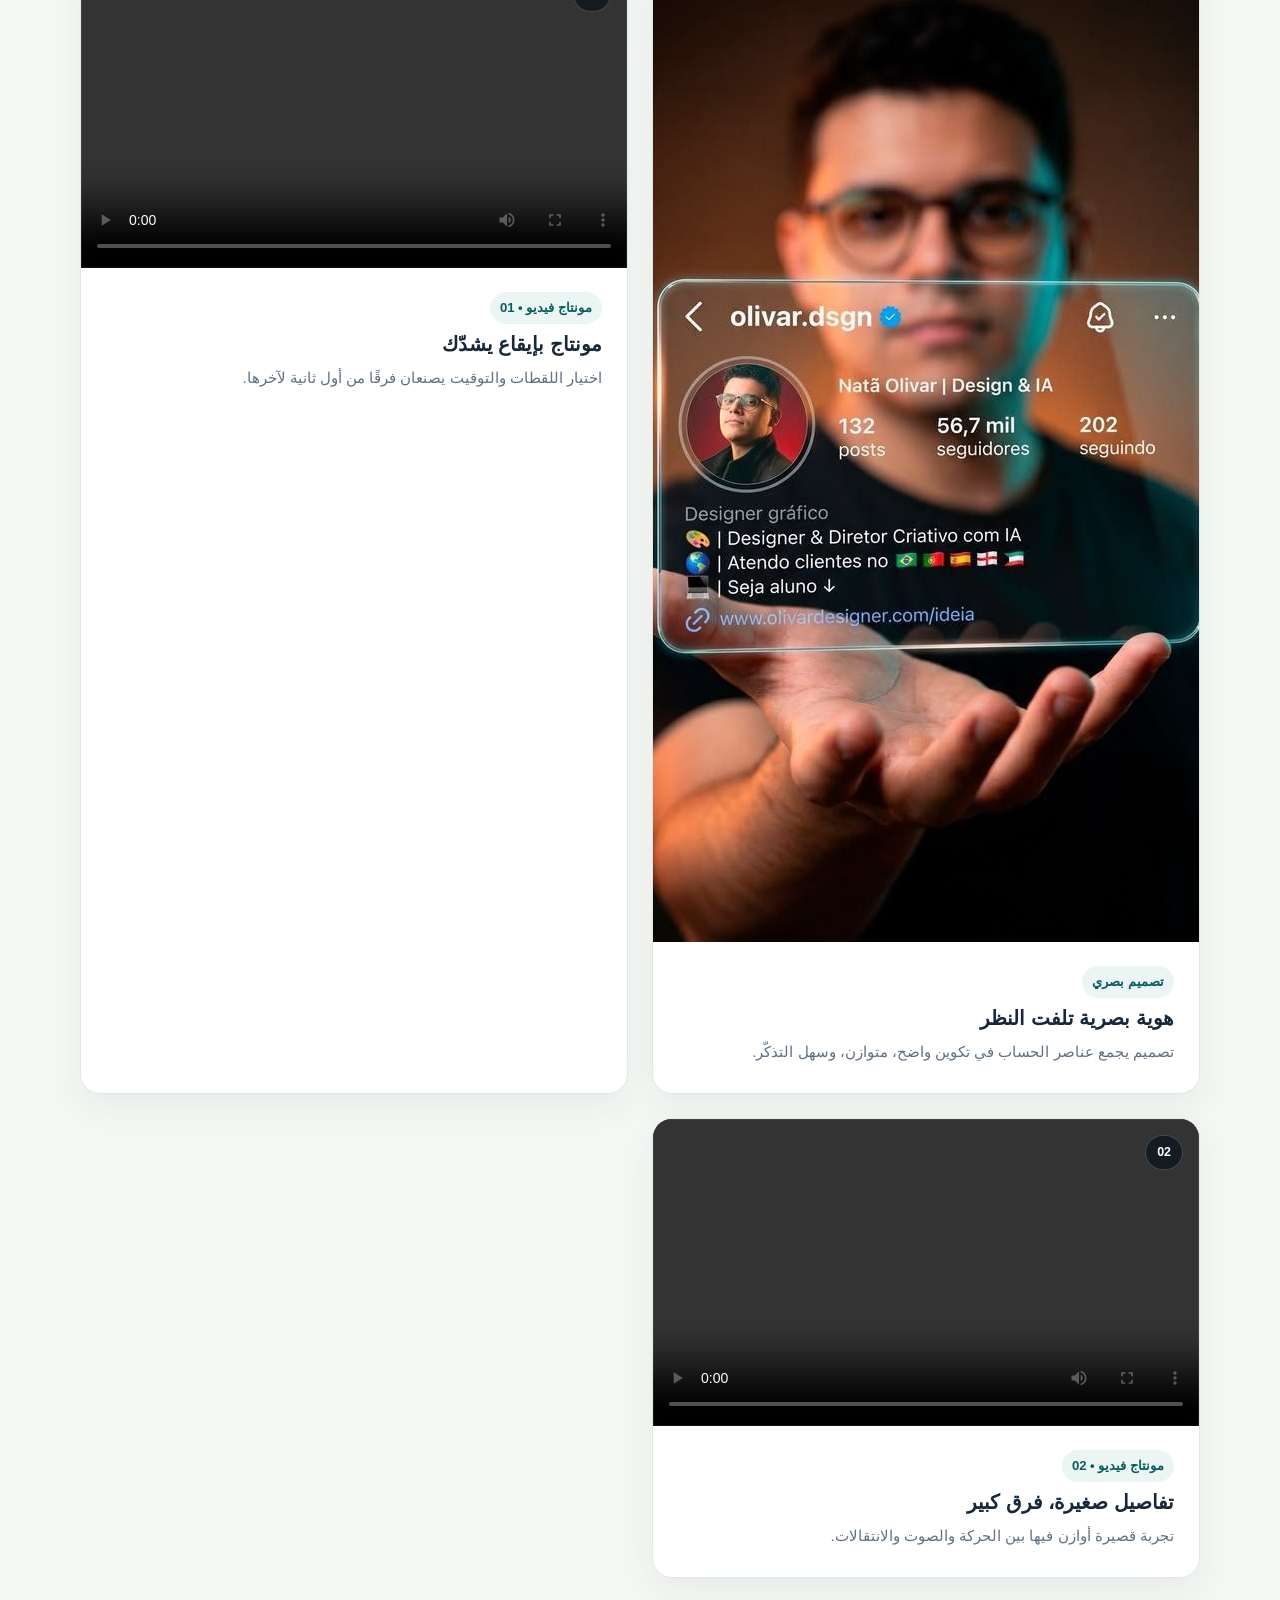
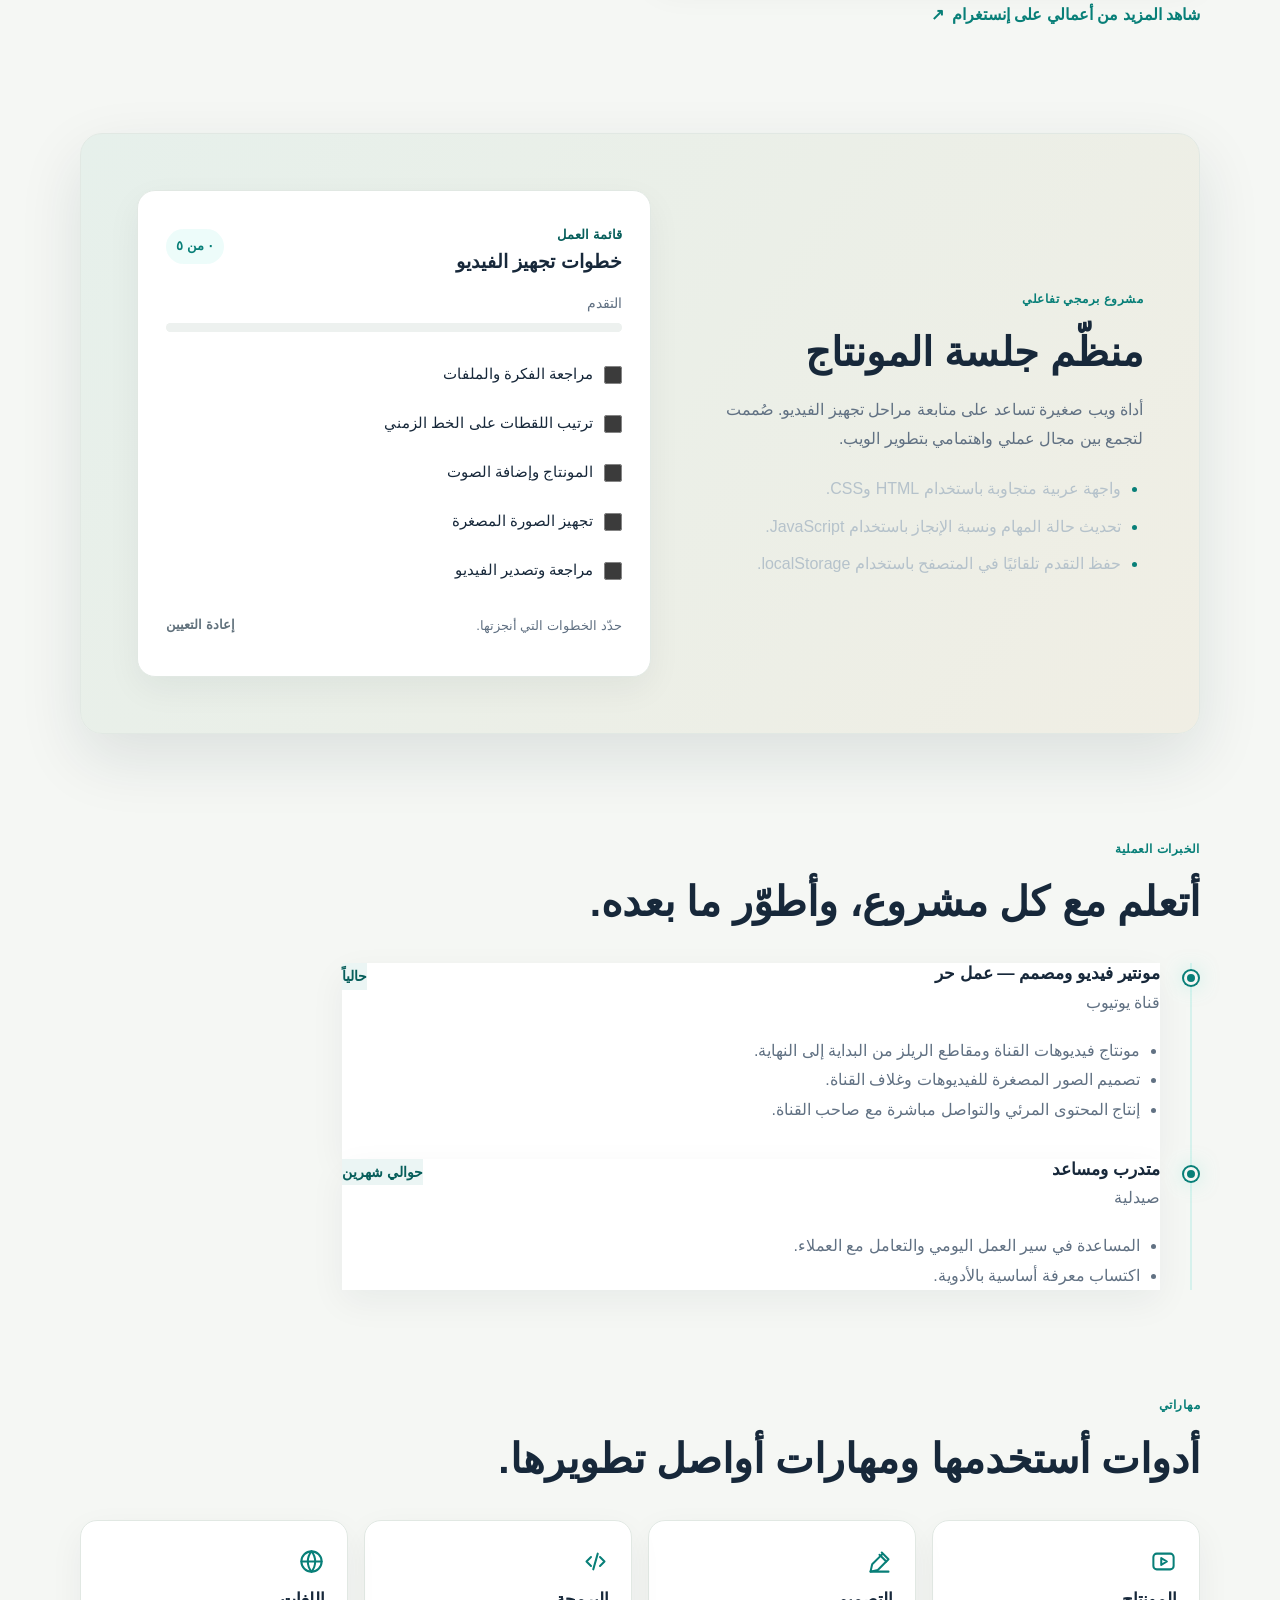
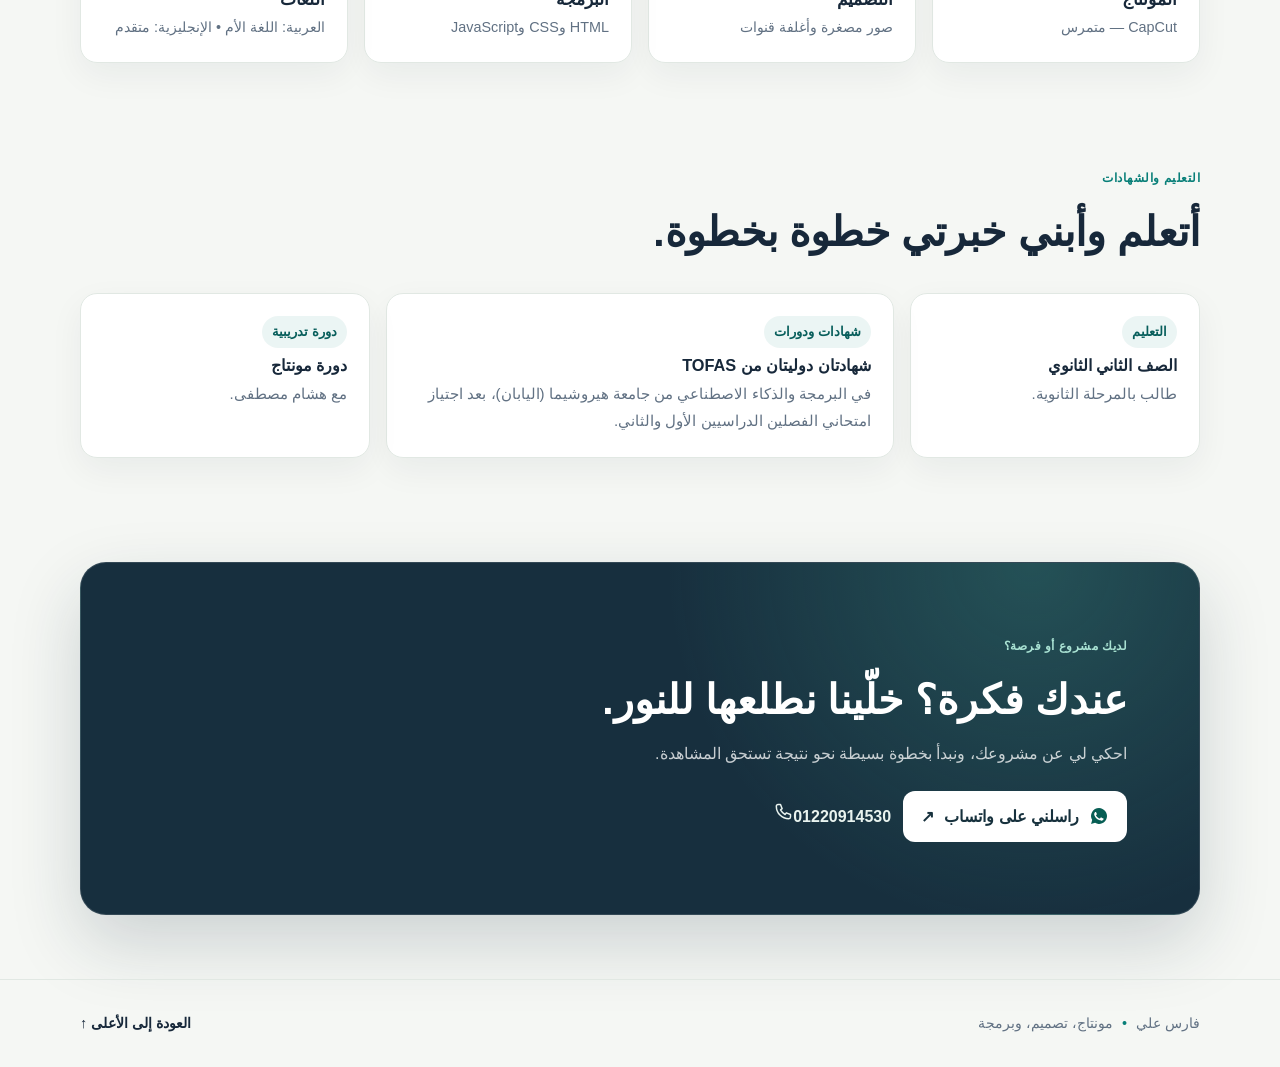
==== commit 09e2b8a7: "Publish refreshed portfolio content" ====
--- a/index.html
+++ b/index.html
@@ -3,21 +3,21 @@
   <head>
     <meta charset="UTF-8">
     <meta name="viewport" content="width=device-width, initial-scale=1">
-    <meta name="description" content="الموقع الشخصي لفارس علي: مونتاج الفيديو، التصميم، ومشاريع برمجية باستخدام HTML وCSS وJavaScript.">
-    <meta name="theme-color" content="#09131e">
+    <meta name="description" content="فارس علي — مونتاج فيديو وتصميم محتوى بصري، مع شغف ببناء تجارب ويب عملية. شاهد نماذج من أعمالي وتواصل للتعاون.">
+    <meta name="theme-color" content="#f5f7f4">
     <meta name="color-scheme" content="light">
     <link rel="canonical" href="https://faresali20.github.io/">
     <meta property="og:type" content="website">
     <meta property="og:locale" content="ar_EG">
-    <meta property="og:title" content="فارس علي | مونتير ومصمم ومهتم بالبرمجة">
-    <meta property="og:description" content="مونتاج فيديو، تصميم صور مصغرة، ومشاريع ويب تفاعلية. تعرّف على أعمال فارس علي.">
+    <meta property="og:title" content="فارس علي | مونتاج وتصميم بصري">
+    <meta property="og:description" content="أحوّل الأفكار إلى فيديوهات ومحتوى بصري يستحق المشاهدة. اكتشف أعمالي وتواصل معي للتعاون.">
     <meta property="og:url" content="https://faresali20.github.io/">
     <meta property="og:image" content="https://faresali20.github.io/Fares.jpeg?v=portrait-20261114">
     <meta property="og:image:alt" content="فارس علي">
     <meta name="twitter:card" content="summary_large_image">
-    <title>فارس علي | مونتير ومصمم ومهتم بالبرمجة</title>
+    <title>فارس علي | مونتاج فيديو وتصميم بصري</title>
     <link rel="icon" type="image/svg+xml" href="favicon.svg?v=portfolio-polish">
-    <link rel="stylesheet" href="style.css?v=portfolio-polish">
+    <link rel="stylesheet" href="style.css?v=studio-refresh-2026">
   </head>
   <body>
     <a class="skip-link" href="#main-content">تخطَّ إلى المحتوى</a>
@@ -46,9 +46,9 @@
     <main id="main-content">
       <section id="hero" class="hero content-width" aria-labelledby="hero-heading">
         <div class="hero-text">
-          <p class="eyebrow">مونتير فيديو ومصمم | مهتم بالبرمجة</p>
-          <h1 id="hero-heading">أحوّل الأفكار إلى <span>محتوى مرئي</span> وتجارب رقمية.</h1>
-          <p class="hero-intro">أنا فارس علي، أعمل على مونتاج فيديوهات يوتيوب والريلز وتصميم الصور المصغرة، وأطوّر مهاراتي في البرمجة باستمرار.</p>
+          <p class="eyebrow">مونتاج فيديو · تصميم بصري · فضول تقني</p>
+          <h1 id="hero-heading">أصنع من كل فكرة <span>حكاية تُشاهَد.</span></h1>
+          <p class="hero-intro">أنا فارس علي. أمنتج فيديوهات يوتيوب والريلز، وأصمم صورًا مصغّرة تشدّ الانتباه من أول نظرة. أتعلم البرمجة لأحوّل الأفكار الجيدة إلى تجارب رقمية مفيدة.</p>
           <div class="hero-actions">
             <a class="button button-primary" href="#portfolio"><svg class="icon" aria-hidden="true" viewBox="0 0 24 24" fill="none" stroke="currentColor" stroke-width="1.8" stroke-linecap="round" stroke-linejoin="round"><rect x="3" y="5" width="18" height="14" rx="3"></rect><path d="m10 9 5 3-5 3z"></path></svg>شاهد أعمالي <span aria-hidden="true">↓</span></a>
             <a class="button button-secondary" href="https://wa.me/201220914530" target="_blank" rel="noopener noreferrer"><svg class="icon icon-whatsapp" aria-hidden="true" viewBox="0 0 24 24"><path fill="currentColor" d="M12 2.5a9.5 9.5 0 0 0-8.18 14.34L2.5 21.5l4.83-1.27A9.5 9.5 0 1 0 12 2.5Z"></path><path fill="#fff" d="M8.15 7.1c-.35 0-.72.2-.96.52-.26.34-.97.95-.97 2.3 0 1.35.98 2.65 1.12 2.84.14.2 1.92 3.07 4.73 4.18 2.34.92 2.82.74 3.33.69.5-.05 1.64-.67 1.87-1.32.23-.65.23-1.2.16-1.32-.07-.12-.26-.2-.56-.36-.3-.15-1.77-.87-2.04-.97-.28-.1-.48-.15-.68.15-.2.3-.78.97-.96 1.17-.18.2-.35.23-.65.08-.3-.15-1.26-.47-2.4-1.5-.9-.8-1.5-1.77-1.68-2.07-.18-.3-.02-.46.13-.61.13-.13.3-.35.46-.53.15-.18.2-.3.3-.5.1-.2.05-.38-.03-.53-.07-.15-.65-1.57-.9-2.15-.23-.55-.47-.48-.65-.49H8.15Z"></path></svg>تواصل عبر واتساب <span aria-hidden="true">↗</span></a>
@@ -63,9 +63,9 @@
       <section id="about" class="about-section content-width" aria-labelledby="about-heading">
         <div class="about-copy">
           <p class="eyebrow">نبذة عني</p>
-          <h2 id="about-heading">إبداع بصري، وشغف بالتعلّم.</h2>
-          <p>أعمل بشكل حر مع صاحب قناة يوتيوب، وأتولى مونتاج الفيديوهات ومقاطع الريلز وتصميم الصور المصغرة وغلاف القناة. ساهم عملي في نمو ملحوظ في مشاهدات القناة ومشتركيها.</p>
-          <p>لدي معرفة بأساسيات HTML وCSS وJavaScript، ومستوى متقدم في اللغة الإنجليزية. أحب التعلّم بالتطبيق، وأبحث دائمًا عن فرص لتطوير مهاراتي الإبداعية والتقنية.</p>
+          <h2 id="about-heading">فكرة واضحة. تنفيذ متقن. أثر يبقى.</h2>
+          <p>أعمل بشكل حر مع قناة يوتيوب، من ترتيب اللقطات وصناعة الإيقاع إلى اللمسات الأخيرة والصورة المصغّرة. أركز على أن يخدم كل تفصيل القصة، وأن يبقى المشاهد متفاعلًا حتى النهاية.</p>
+          <p>إلى جانب عملي الإبداعي، أبني مهاراتي في HTML وCSS وJavaScript من خلال مشاريع عملية. أحب أن أتعلم بالتجربة، وأجمع بين العين البصرية والتفكير المنظّم في كل عمل جديد.</p>
         </div>
         <div class="about-highlights" aria-label="مجالات عملي">
           <div class="highlight-item">
@@ -86,16 +86,16 @@
       <section id="portfolio" class="portfolio-section content-width" aria-labelledby="portfolio-heading">
         <div class="section-heading">
           <p class="eyebrow">نماذج من أعمالي</p>
-          <h2 id="portfolio-heading">التصميم يلفت الانتباه، والفكرة تبقى.</h2>
-          <p>نماذج من تصاميم الصور المصغرة والمحتوى المرئي.</p>
+          <h2 id="portfolio-heading">لقطات من شغلي — جاهزة لتُشاهَد.</h2>
+          <p>مونتاجات وتصميمات اشتغلت عليها، لكل واحد منها إيقاعه وطابعه.</p>
         </div>
         <div class="portfolio-grid">
           <article class="portfolio-card">
             <img src="thumbnail.jpg" alt="تصميم بصري لواجهة حساب مصمم على إنستغرام" loading="lazy" width="736" height="981">
             <div class="portfolio-card-copy">
               <span class="project-type">تصميم بصري</span>
-              <h3>تصميم لصفحة إبداعية</h3>
-              <p>تكوين بصري يقدّم هوية المصمم ومعلومات حسابه بطريقة لافتة.</p>
+              <h3>هوية بصرية تلفت النظر</h3>
+              <p>تصميم يجمع عناصر الحساب في تكوين واضح، متوازن، وسهل التذكّر.</p>
             </div>
           </article>
           <article class="portfolio-card">
@@ -108,8 +108,8 @@
             </div>
             <div class="portfolio-card-copy">
               <span class="project-type">مونتاج فيديو • 01</span>
-              <h3>من أعمال المونتاج</h3>
-              <p>نموذج من الفيديوهات التي عملت على مونتاجها.</p>
+              <h3>مونتاج بإيقاع يشدّك</h3>
+              <p>اختيار اللقطات والتوقيت يصنعان فرقًا من أول ثانية لآخرها.</p>
             </div>
           </article>
           <article class="portfolio-card">
@@ -122,8 +122,8 @@
             </div>
             <div class="portfolio-card-copy">
               <span class="project-type">مونتاج فيديو • 02</span>
-              <h3>تجربة بصرية قصيرة</h3>
-              <p>مقطع يبرز اهتمامي بالإيقاع والتفاصيل البصرية.</p>
+              <h3>تفاصيل صغيرة، فرق كبير</h3>
+              <p>تجربة قصيرة أوازن فيها بين الحركة والصوت والانتقالات.</p>
             </div>
           </article>
         </div>
@@ -168,7 +168,7 @@
       <section id="experience" class="experience-section content-width" aria-labelledby="experience-heading">
         <div class="section-heading">
           <p class="eyebrow">الخبرات العملية</p>
-          <h2 id="experience-heading">خبرة أتعلم منها كل يوم.</h2>
+          <h2 id="experience-heading">أتعلم مع كل مشروع، وأطوّر ما بعده.</h2>
         </div>
         <div class="timeline">
           <article class="timeline-item">
@@ -236,8 +236,8 @@
 
       <section id="contact" class="contact-section content-width" aria-labelledby="contact-heading">
         <p class="eyebrow">لديك مشروع أو فرصة؟</p>
-        <h2 id="contact-heading">يسعدني أن نتواصل.</h2>
-        <p>للتعاون في المونتاج أو التصميم، تواصل معي مباشرة.</p>
+        <h2 id="contact-heading">عندك فكرة؟ خلّينا نطلعها للنور.</h2>
+        <p>احكي لي عن مشروعك، ونبدأ بخطوة بسيطة نحو نتيجة تستحق المشاهدة.</p>
         <div class="contact-actions">
             <a class="button button-light" href="https://wa.me/201220914530" target="_blank" rel="noopener noreferrer"><svg class="icon icon-whatsapp" aria-hidden="true" viewBox="0 0 24 24"><path fill="currentColor" d="M12 2.5a9.5 9.5 0 0 0-8.18 14.34L2.5 21.5l4.83-1.27A9.5 9.5 0 1 0 12 2.5Z"></path><path fill="#fff" d="M8.15 7.1c-.35 0-.72.2-.96.52-.26.34-.97.95-.97 2.3 0 1.35.98 2.65 1.12 2.84.14.2 1.92 3.07 4.73 4.18 2.34.92 2.82.74 3.33.69.5-.05 1.64-.67 1.87-1.32.23-.65.23-1.2.16-1.32-.07-.12-.26-.2-.56-.36-.3-.15-1.77-.87-2.04-.97-.28-.1-.48-.15-.68.15-.2.3-.78.97-.96 1.17-.18.2-.35.23-.65.08-.3-.15-1.26-.47-2.4-1.5-.9-.8-1.5-1.77-1.68-2.07-.18-.3-.02-.46.13-.61.13-.13.3-.35.46-.53.15-.18.2-.3.3-.5.1-.2.05-.38-.03-.53-.07-.15-.65-1.57-.9-2.15-.23-.55-.47-.48-.65-.49H8.15Z"></path></svg>راسلني على واتساب <span aria-hidden="true">↗</span></a>
             <a class="contact-phone" href="tel:+201220914530" dir="ltr"><svg class="icon" aria-hidden="true" viewBox="0 0 24 24" fill="none" stroke="currentColor" stroke-width="1.8" stroke-linecap="round" stroke-linejoin="round"><path d="M6 3h3l2 5-2 1.5a15 15 0 0 0 5.5 5.5L16 13l5 2v3c0 1.1-.9 2-2 2C10.7 20 4 13.3 4 5c0-1.1.9-2 2-2Z"></path></svg>01220914530</a>
@@ -249,7 +249,7 @@
       <p>فارس علي <span aria-hidden="true">•</span> مونتاج، تصميم، وبرمجة</p>
       <a href="#hero">العودة إلى الأعلى ↑</a>
     </footer>
-    <script src="script.js?v=portfolio-polish-2026"></script>
+    <script src="script.js?v=studio-refresh-2026"></script>
   </body>
 </html>
 
--- a/style.css
+++ b/style.css
@@ -66,6 +66,8 @@
   background: rgba(246, 248, 247, 0.94);
   backdrop-filter: blur(14px);
 }
+
+
 
 .navbar {
   width: min(1200px, calc(100% - 48px));
@@ -2166,3 +2168,238 @@
   }
 }
 
+/* Studio refresh: warmer canvas, clearer hierarchy, and quieter motion. */
+:root {
+  --ink: #17283a;
+  --muted: #617183;
+  --teal: #087f78;
+  --teal-dark: #075e5b;
+  --paper: #f5f7f4;
+  --line: #e1e8e3;
+  --shadow: 0 24px 64px rgba(20, 43, 54, 0.11);
+}
+
+body {
+  background-image: radial-gradient(ellipse at 12% 5%, rgba(190, 226, 214, 0.25), transparent 32rem),
+    radial-gradient(ellipse at 92% 34%, rgba(226, 213, 184, 0.16), transparent 28rem);
+  background-attachment: fixed;
+}
+
+.site-header {
+  border-bottom-color: rgba(225, 232, 227, 0.8);
+  background: rgba(245, 247, 244, 0.86);
+}
+
+.nav-links a {
+  position: relative;
+  padding-block: 8px;
+  transition: color 180ms ease;
+}
+
+.nav-links a::after {
+  position: absolute;
+  right: 0;
+  bottom: 1px;
+  width: 100%;
+  height: 2px;
+  content: "";
+  background: var(--teal);
+  transform: scaleX(0);
+  transform-origin: right;
+  transition: transform 220ms ease;
+}
+
+.nav-links a:hover::after,
+.nav-links a[aria-current="location"]::after {
+  transform: scaleX(1);
+}
+
+.nav-links a[aria-current="location"] {
+  color: var(--teal-dark);
+}
+
+.hero {
+  position: relative;
+  isolation: isolate;
+}
+
+.hero::before {
+  background: linear-gradient(135deg, rgba(221, 239, 231, 0.74), rgba(248, 239, 218, 0.52));
+  filter: blur(2px);
+}
+
+.hero h1 span {
+  background: linear-gradient(110deg, #087f78 12%, #139b8b 60%, #d08b48 110%);
+  -webkit-background-clip: text;
+  background-clip: text;
+  color: transparent;
+}
+
+.button {
+  transition: transform 220ms cubic-bezier(.2, .8, .2, 1), box-shadow 220ms ease, background-color 180ms ease;
+}
+
+.button-primary {
+  box-shadow: 0 10px 22px rgba(8, 127, 120, 0.19);
+}
+
+.button-primary:hover {
+  box-shadow: 0 14px 28px rgba(8, 127, 120, 0.25);
+}
+
+.portfolio-card,
+.skill-card,
+.education-card,
+.workflow-app {
+  box-shadow: 0 12px 34px rgba(20, 43, 54, 0.055);
+  transition: transform 260ms cubic-bezier(.2, .8, .2, 1), box-shadow 260ms ease, border-color 260ms ease;
+}
+
+.portfolio-card:hover,
+.skill-card:hover,
+.education-card:hover {
+  border-color: rgba(8, 127, 120, 0.26);
+  box-shadow: 0 24px 54px rgba(20, 43, 54, 0.12);
+  transform: translateY(-7px);
+}
+
+.portfolio-video {
+  position: relative;
+  aspect-ratio: 16 / 9;
+  overflow: hidden;
+  background: #13202a;
+}
+
+.portfolio-video video {
+  width: 100%;
+  height: 100%;
+  display: block;
+  object-fit: cover;
+}
+
+.portfolio-card .project-type,
+.education-label {
+  padding: 4px 10px;
+  border-radius: 999px;
+  background: rgba(8, 127, 120, 0.08);
+}
+
+.code-project-section {
+  background: linear-gradient(125deg, #e6f0eb, #f0eee4);
+}
+
+.contact-section {
+  position: relative;
+  overflow: hidden;
+  padding: clamp(36px, 6vw, 72px);
+  border: 1px solid rgba(255, 255, 255, 0.12);
+  border-radius: 26px;
+  background: radial-gradient(circle at 85% 0%, rgba(75, 179, 157, 0.26), transparent 36%), #172f3e;
+  color: #fff;
+  box-shadow: 0 28px 70px rgba(23, 47, 62, 0.18);
+}
+
+.contact-section .eyebrow { color: #a9e2d3; }
+.contact-section h2 { color: #fff; }
+.contact-section > p:not(.eyebrow) { color: rgba(255, 255, 255, 0.76); }
+.contact-phone { color: #e9f3ef; }
+.contact-section .button-light { background: #fff; color: #17313d; }
+.contact-section .button-light:hover { background: #e5f3ed; }
+
+.site-footer { margin-top: 64px; }
+
+@media (max-width: 760px) {
+  body { background-attachment: scroll; }
+  .contact-section { padding: 30px 24px; }
+}
+
+@media (prefers-reduced-motion: reduce) {
+  .nav-links a::after,
+  .portfolio-card,
+  .skill-card,
+  .education-card,
+  .button { transition: none !important; }
+  .portfolio-card:hover,
+  .skill-card:hover,
+  .education-card:hover,
+  .button:hover { transform: none !important; }
+}
+
+/* Light theme contrast and surface overrides. */
+body::before {
+  background-image: linear-gradient(rgba(23, 40, 58, 0.025) 1px, transparent 1px),
+    linear-gradient(90deg, rgba(23, 40, 58, 0.025) 1px, transparent 1px);
+}
+
+.nav-links a { color: var(--muted); }
+.hero-intro { color: var(--muted); }
+.hero h1 span { text-shadow: none; }
+.button-primary { background: var(--teal); color: #fff; }
+.button-primary:hover { background: var(--teal-dark); }
+.button-secondary { background: #fff; color: var(--ink); }
+
+.hero-image-wrap {
+  border-color: rgba(8, 127, 120, 0.2);
+  background: linear-gradient(145deg, #fff, #e8f2ed);
+  box-shadow: 0 24px 62px rgba(20, 43, 54, 0.14);
+}
+
+.badge {
+  border-color: var(--line);
+  background: #fff;
+  color: var(--teal-dark);
+}
+
+.about-section {
+  border-color: var(--line);
+  background: linear-gradient(130deg, #fff, #f0f6f2);
+}
+
+.about-copy h2,
+.about-copy > p:not(.eyebrow) { color: var(--ink); }
+.about-copy > p:not(.eyebrow) { color: var(--muted); }
+.highlight-item { border-color: var(--line); background: rgba(255, 255, 255, 0.76); }
+.highlight-item:hover { border-color: rgba(8, 127, 120, 0.22); background: #fff; }
+.highlight-item h3 { color: var(--ink); }
+.highlight-item p { color: var(--muted); }
+
+.portfolio-card {
+  border-color: var(--line);
+  background: #fff;
+  box-shadow: 0 12px 34px rgba(20, 43, 54, 0.06);
+}
+
+.portfolio-card h3 { color: var(--ink); }
+.portfolio-card p { color: var(--muted); }
+.portfolio-card .project-type,
+.education-label { color: var(--teal-dark); }
+
+.code-project-section { border: 1px solid var(--line); }
+.workflow-app { border-color: var(--line); background: #fff; }
+.workflow-header h3 { color: var(--ink); }
+.workflow-list label { color: var(--ink); }
+
+.timeline-item {
+  border-color: var(--line);
+  background: #fff;
+  box-shadow: 0 12px 34px rgba(20, 43, 54, 0.055);
+}
+
+.timeline-item h3 { color: var(--ink); }
+.timeline-heading p,
+.timeline-item ul { color: var(--muted); }
+.timeline-date { background: rgba(8, 127, 120, 0.08); color: var(--teal-dark); }
+
+.skill-card,
+.education-card {
+  border-color: var(--line);
+  background: #fff;
+}
+
+.skill-card h3,
+.education-card h3 { color: var(--ink); }
+.skill-card p,
+.education-card p { color: var(--muted); }
+.site-footer { color: var(--muted); }
+.site-footer a { color: var(--ink); }
+
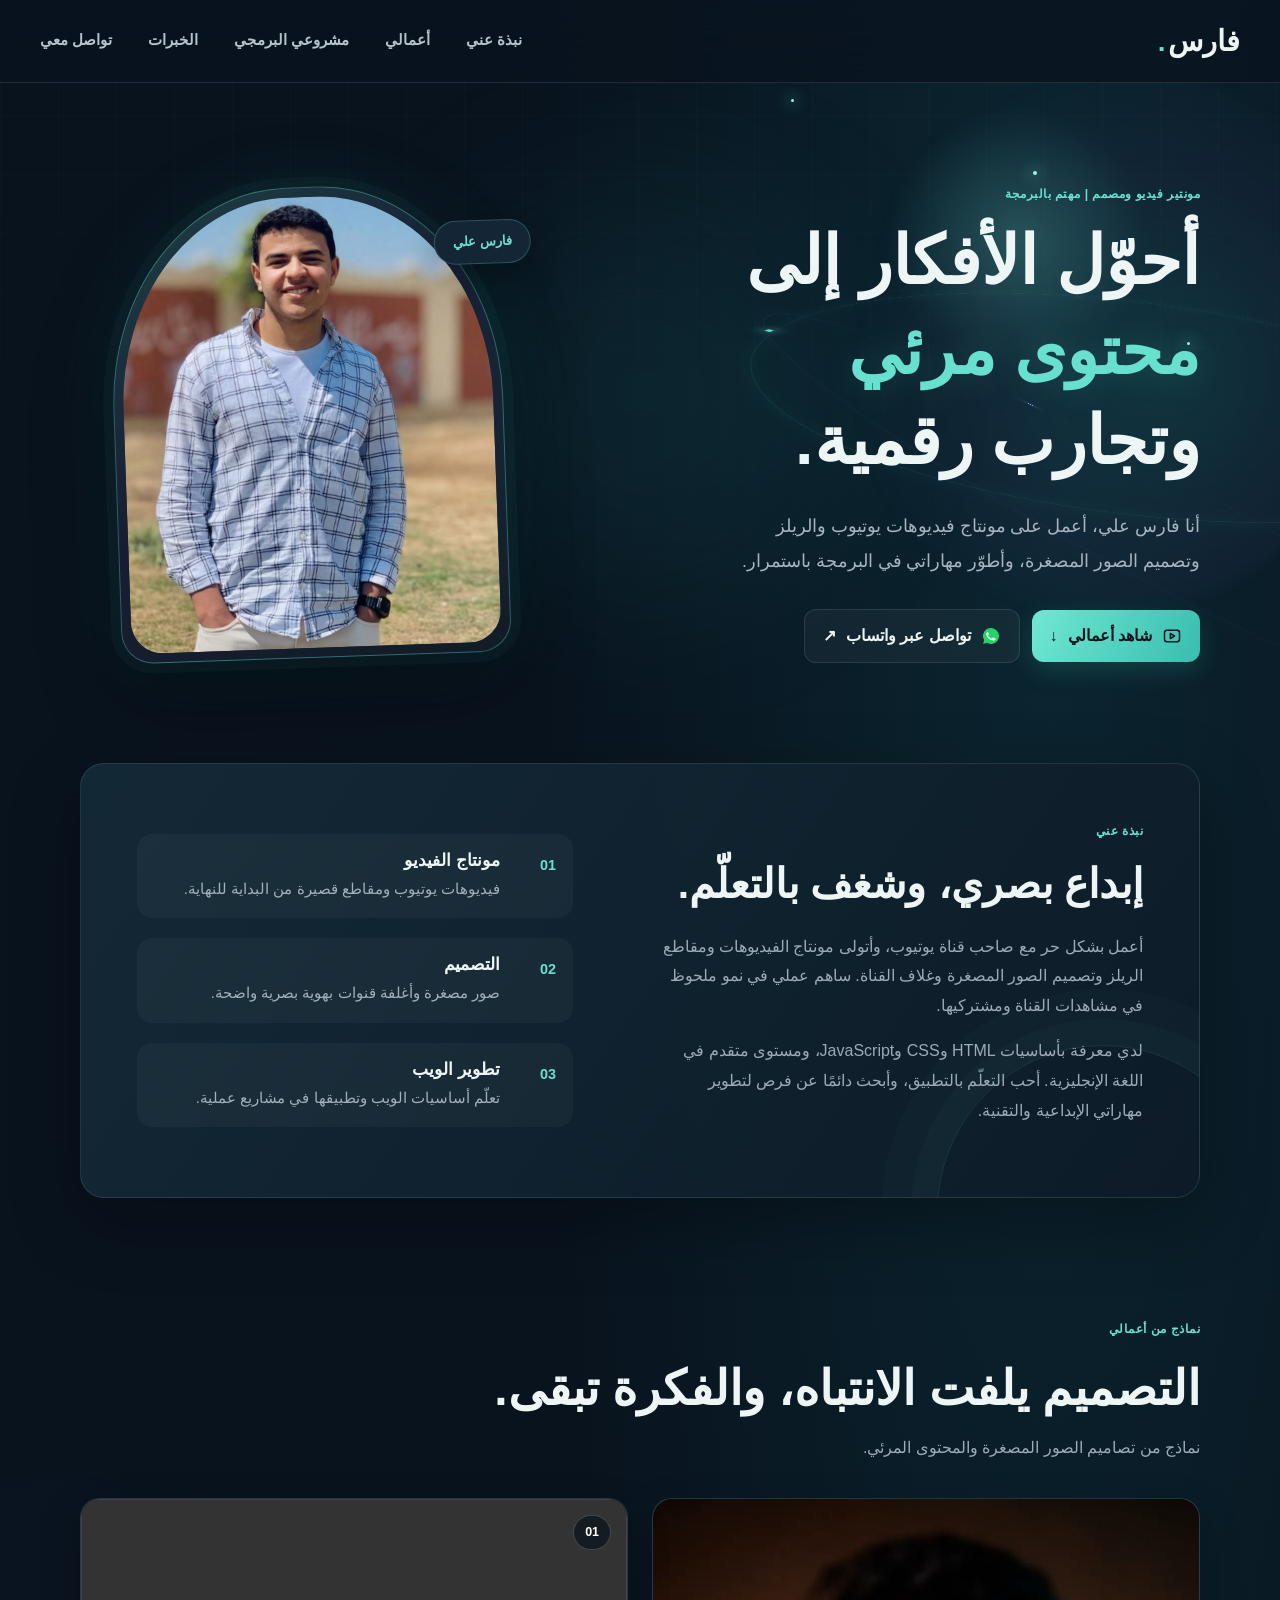
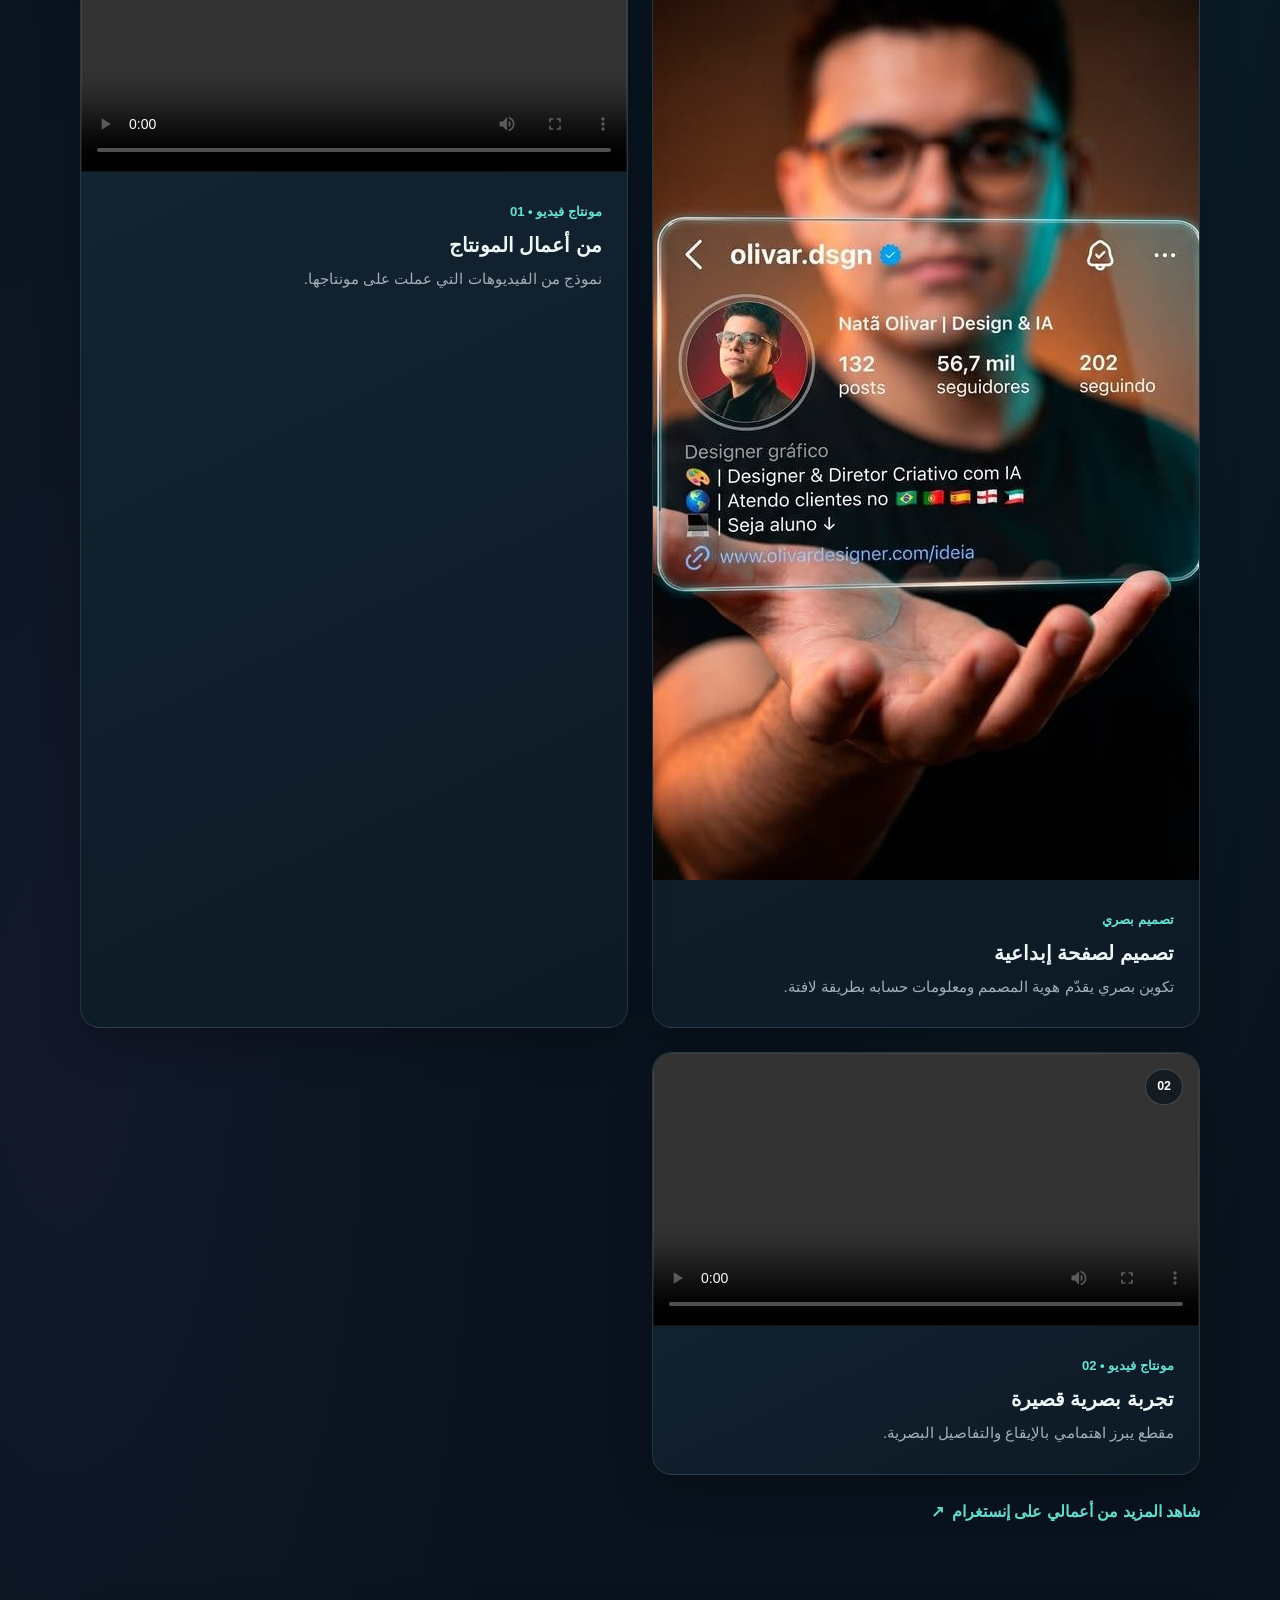
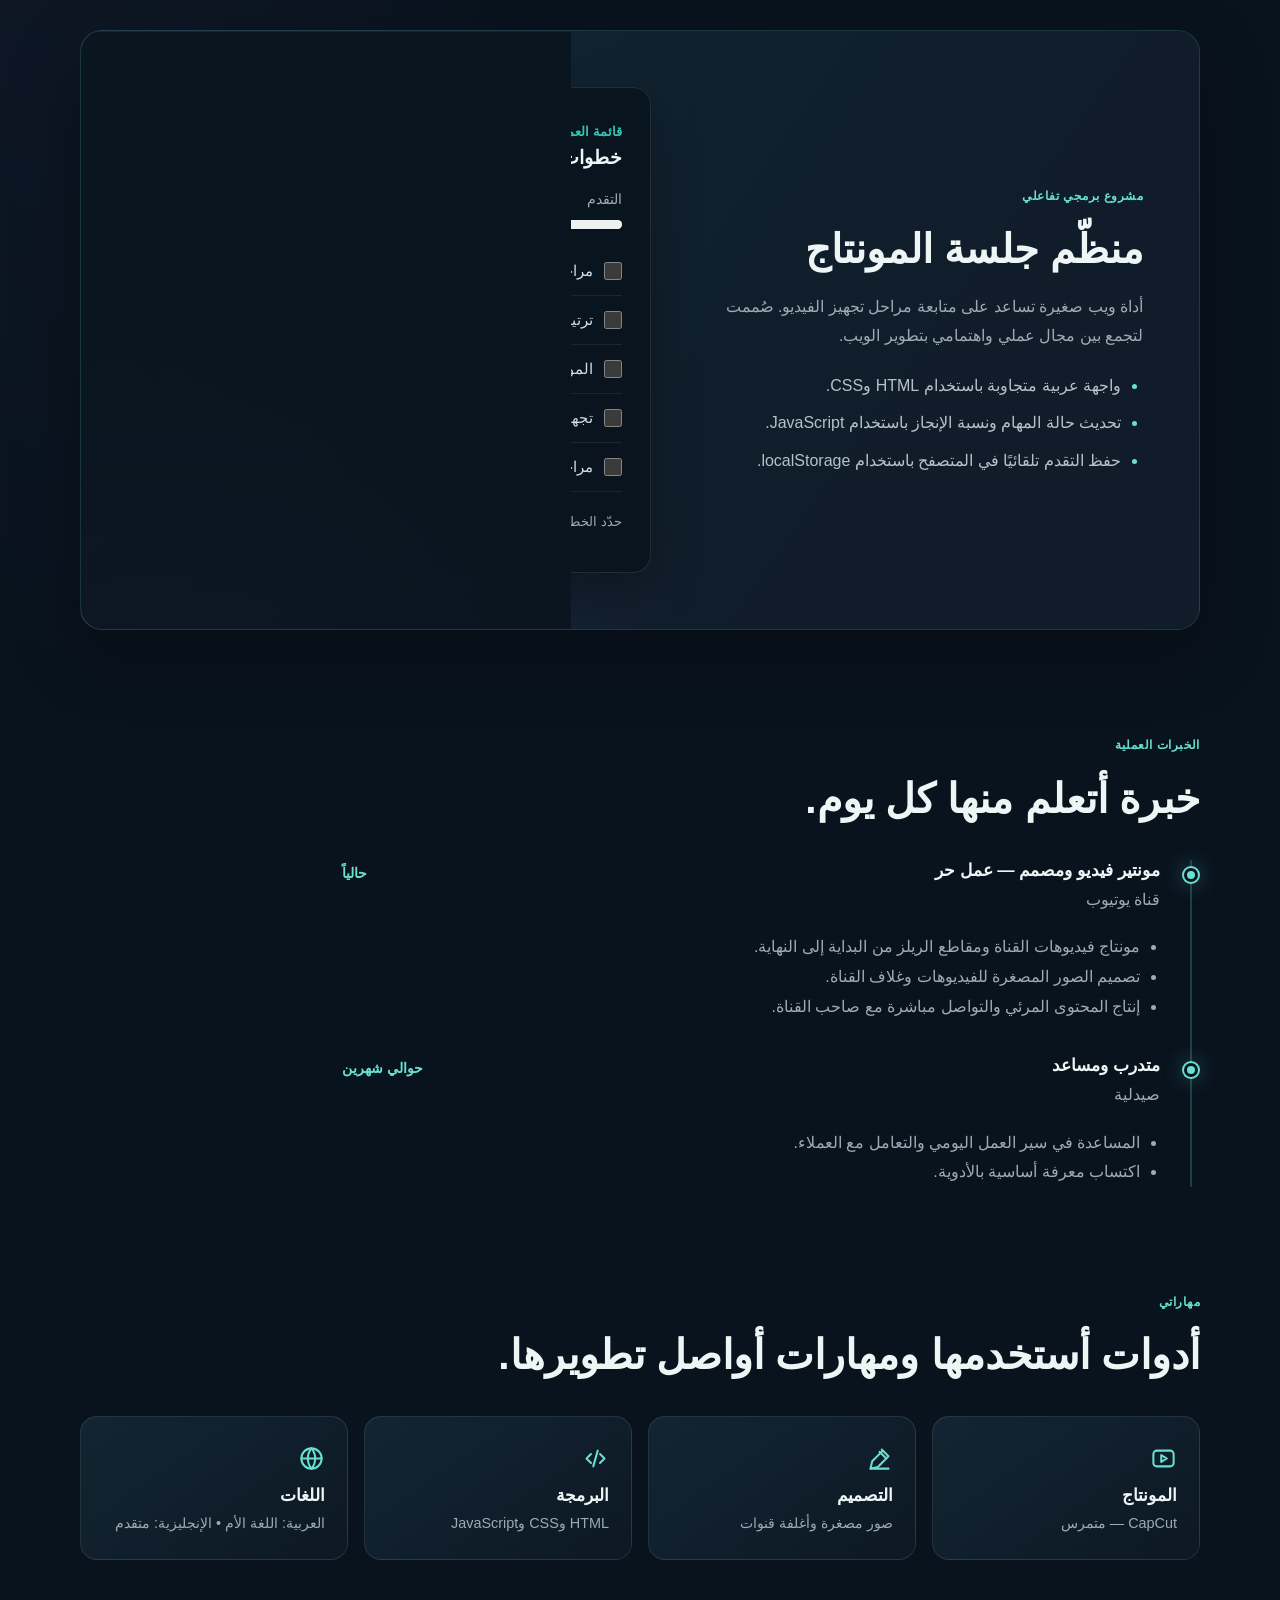
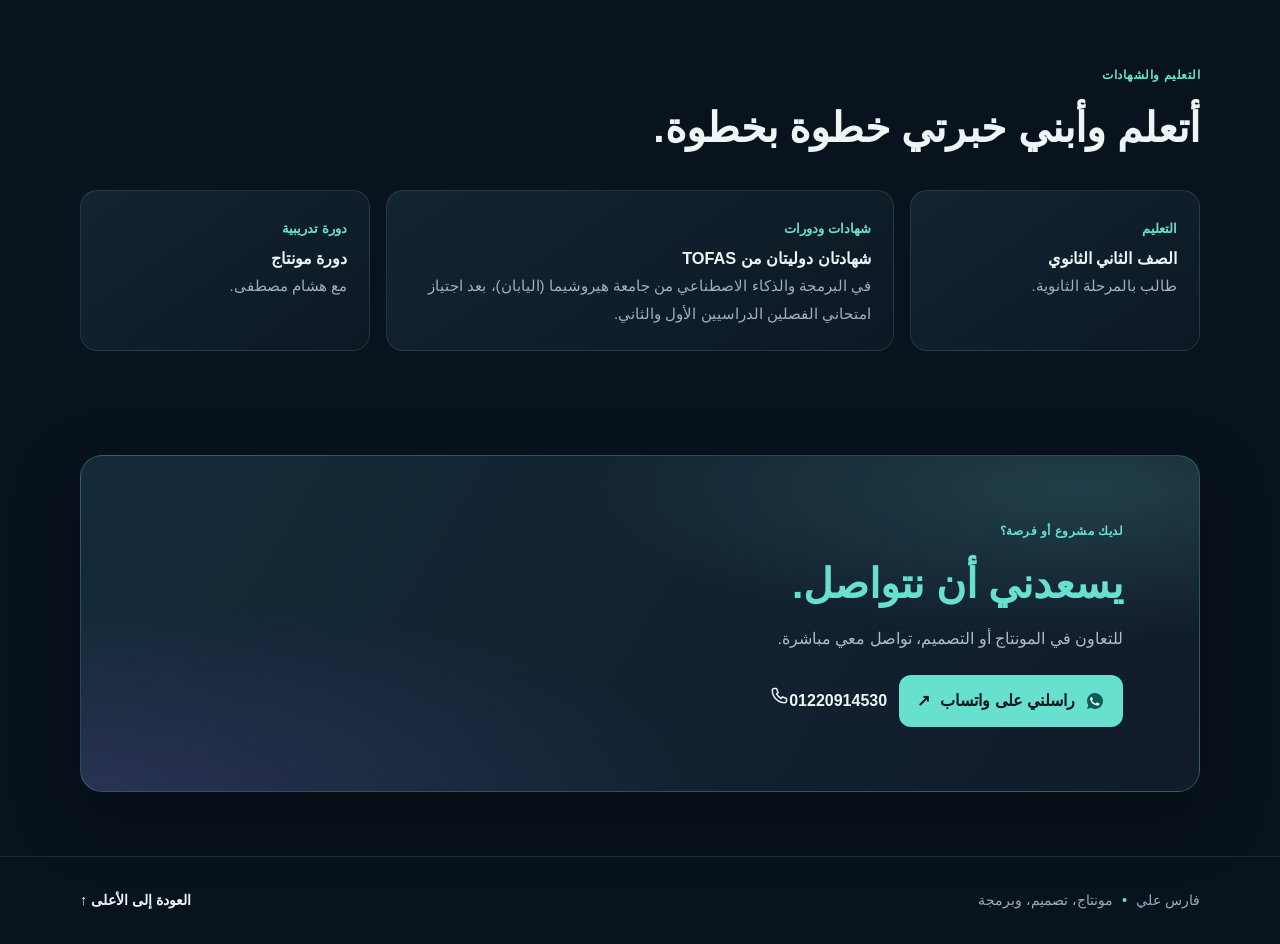
==== commit 5f1ced2b: "Restore index.html to previous version" ====
--- a/index.html
+++ b/index.html
@@ -3,21 +3,21 @@
   <head>
     <meta charset="UTF-8">
     <meta name="viewport" content="width=device-width, initial-scale=1">
-    <meta name="description" content="فارس علي — مونتاج فيديو وتصميم محتوى بصري، مع شغف ببناء تجارب ويب عملية. شاهد نماذج من أعمالي وتواصل للتعاون.">
-    <meta name="theme-color" content="#f5f7f4">
+    <meta name="description" content="الموقع الشخصي لفارس علي: مونتاج الفيديو، التصميم، ومشاريع برمجية باستخدام HTML وCSS وJavaScript.">
+    <meta name="theme-color" content="#f7f8f6">
     <meta name="color-scheme" content="light">
     <link rel="canonical" href="https://faresali20.github.io/">
     <meta property="og:type" content="website">
     <meta property="og:locale" content="ar_EG">
-    <meta property="og:title" content="فارس علي | مونتاج وتصميم بصري">
-    <meta property="og:description" content="أحوّل الأفكار إلى فيديوهات ومحتوى بصري يستحق المشاهدة. اكتشف أعمالي وتواصل معي للتعاون.">
+    <meta property="og:title" content="فارس علي | مونتير ومصمم ومهتم بالبرمجة">
+    <meta property="og:description" content="مونتاج فيديو، تصميم صور مصغرة، ومشاريع ويب تفاعلية. تعرّف على أعمال فارس علي.">
     <meta property="og:url" content="https://faresali20.github.io/">
     <meta property="og:image" content="https://faresali20.github.io/Fares.jpeg?v=portrait-20261114">
     <meta property="og:image:alt" content="فارس علي">
     <meta name="twitter:card" content="summary_large_image">
-    <title>فارس علي | مونتاج فيديو وتصميم بصري</title>
+    <title>فارس علي | مونتير ومصمم ومهتم بالبرمجة</title>
     <link rel="icon" type="image/svg+xml" href="favicon.svg?v=portfolio-polish">
-    <link rel="stylesheet" href="style.css?v=studio-refresh-2026">
+    <link rel="stylesheet" href="style.css?v=portfolio-polish-2026">
   </head>
   <body>
     <a class="skip-link" href="#main-content">تخطَّ إلى المحتوى</a>
@@ -46,9 +46,9 @@
     <main id="main-content">
       <section id="hero" class="hero content-width" aria-labelledby="hero-heading">
         <div class="hero-text">
-          <p class="eyebrow">مونتاج فيديو · تصميم بصري · فضول تقني</p>
-          <h1 id="hero-heading">أصنع من كل فكرة <span>حكاية تُشاهَد.</span></h1>
-          <p class="hero-intro">أنا فارس علي. أمنتج فيديوهات يوتيوب والريلز، وأصمم صورًا مصغّرة تشدّ الانتباه من أول نظرة. أتعلم البرمجة لأحوّل الأفكار الجيدة إلى تجارب رقمية مفيدة.</p>
+          <p class="eyebrow">مونتير فيديو ومصمم | مهتم بالبرمجة</p>
+          <h1 id="hero-heading">أحوّل الأفكار إلى <span>محتوى مرئي</span> وتجارب رقمية.</h1>
+          <p class="hero-intro">أنا فارس علي، أعمل على مونتاج فيديوهات يوتيوب والريلز وتصميم الصور المصغرة، وأطوّر مهاراتي في البرمجة باستمرار.</p>
           <div class="hero-actions">
             <a class="button button-primary" href="#portfolio"><svg class="icon" aria-hidden="true" viewBox="0 0 24 24" fill="none" stroke="currentColor" stroke-width="1.8" stroke-linecap="round" stroke-linejoin="round"><rect x="3" y="5" width="18" height="14" rx="3"></rect><path d="m10 9 5 3-5 3z"></path></svg>شاهد أعمالي <span aria-hidden="true">↓</span></a>
             <a class="button button-secondary" href="https://wa.me/201220914530" target="_blank" rel="noopener noreferrer"><svg class="icon icon-whatsapp" aria-hidden="true" viewBox="0 0 24 24"><path fill="currentColor" d="M12 2.5a9.5 9.5 0 0 0-8.18 14.34L2.5 21.5l4.83-1.27A9.5 9.5 0 1 0 12 2.5Z"></path><path fill="#fff" d="M8.15 7.1c-.35 0-.72.2-.96.52-.26.34-.97.95-.97 2.3 0 1.35.98 2.65 1.12 2.84.14.2 1.92 3.07 4.73 4.18 2.34.92 2.82.74 3.33.69.5-.05 1.64-.67 1.87-1.32.23-.65.23-1.2.16-1.32-.07-.12-.26-.2-.56-.36-.3-.15-1.77-.87-2.04-.97-.28-.1-.48-.15-.68.15-.2.3-.78.97-.96 1.17-.18.2-.35.23-.65.08-.3-.15-1.26-.47-2.4-1.5-.9-.8-1.5-1.77-1.68-2.07-.18-.3-.02-.46.13-.61.13-.13.3-.35.46-.53.15-.18.2-.3.3-.5.1-.2.05-.38-.03-.53-.07-.15-.65-1.57-.9-2.15-.23-.55-.47-.48-.65-.49H8.15Z"></path></svg>تواصل عبر واتساب <span aria-hidden="true">↗</span></a>
@@ -63,9 +63,9 @@
       <section id="about" class="about-section content-width" aria-labelledby="about-heading">
         <div class="about-copy">
           <p class="eyebrow">نبذة عني</p>
-          <h2 id="about-heading">فكرة واضحة. تنفيذ متقن. أثر يبقى.</h2>
-          <p>أعمل بشكل حر مع قناة يوتيوب، من ترتيب اللقطات وصناعة الإيقاع إلى اللمسات الأخيرة والصورة المصغّرة. أركز على أن يخدم كل تفصيل القصة، وأن يبقى المشاهد متفاعلًا حتى النهاية.</p>
-          <p>إلى جانب عملي الإبداعي، أبني مهاراتي في HTML وCSS وJavaScript من خلال مشاريع عملية. أحب أن أتعلم بالتجربة، وأجمع بين العين البصرية والتفكير المنظّم في كل عمل جديد.</p>
+          <h2 id="about-heading">إبداع بصري، وشغف بالتعلّم.</h2>
+          <p>أعمل بشكل حر مع صاحب قناة يوتيوب، وأتولى مونتاج الفيديوهات ومقاطع الريلز وتصميم الصور المصغرة وغلاف القناة. ساهم عملي في نمو ملحوظ في مشاهدات القناة ومشتركيها.</p>
+          <p>لدي معرفة بأساسيات HTML وCSS وJavaScript، ومستوى متقدم في اللغة الإنجليزية. أحب التعلّم بالتطبيق، وأبحث دائمًا عن فرص لتطوير مهاراتي الإبداعية والتقنية.</p>
         </div>
         <div class="about-highlights" aria-label="مجالات عملي">
           <div class="highlight-item">
@@ -86,16 +86,16 @@
       <section id="portfolio" class="portfolio-section content-width" aria-labelledby="portfolio-heading">
         <div class="section-heading">
           <p class="eyebrow">نماذج من أعمالي</p>
-          <h2 id="portfolio-heading">لقطات من شغلي — جاهزة لتُشاهَد.</h2>
-          <p>مونتاجات وتصميمات اشتغلت عليها، لكل واحد منها إيقاعه وطابعه.</p>
+          <h2 id="portfolio-heading">التصميم يلفت الانتباه، والفكرة تبقى.</h2>
+          <p>نماذج من تصاميم الصور المصغرة والمحتوى المرئي.</p>
         </div>
         <div class="portfolio-grid">
           <article class="portfolio-card">
             <img src="thumbnail.jpg" alt="تصميم بصري لواجهة حساب مصمم على إنستغرام" loading="lazy" width="736" height="981">
             <div class="portfolio-card-copy">
               <span class="project-type">تصميم بصري</span>
-              <h3>هوية بصرية تلفت النظر</h3>
-              <p>تصميم يجمع عناصر الحساب في تكوين واضح، متوازن، وسهل التذكّر.</p>
+              <h3>تصميم لصفحة إبداعية</h3>
+              <p>تكوين بصري يقدّم هوية المصمم ومعلومات حسابه بطريقة لافتة.</p>
             </div>
           </article>
           <article class="portfolio-card">
@@ -108,8 +108,8 @@
             </div>
             <div class="portfolio-card-copy">
               <span class="project-type">مونتاج فيديو • 01</span>
-              <h3>مونتاج بإيقاع يشدّك</h3>
-              <p>اختيار اللقطات والتوقيت يصنعان فرقًا من أول ثانية لآخرها.</p>
+              <h3>من أعمال المونتاج</h3>
+              <p>نموذج من الفيديوهات التي عملت على مونتاجها.</p>
             </div>
           </article>
           <article class="portfolio-card">
@@ -122,8 +122,8 @@
             </div>
             <div class="portfolio-card-copy">
               <span class="project-type">مونتاج فيديو • 02</span>
-              <h3>تفاصيل صغيرة، فرق كبير</h3>
-              <p>تجربة قصيرة أوازن فيها بين الحركة والصوت والانتقالات.</p>
+              <h3>تجربة بصرية قصيرة</h3>
+              <p>مقطع يبرز اهتمامي بالإيقاع والتفاصيل البصرية.</p>
             </div>
           </article>
         </div>
@@ -168,7 +168,7 @@
       <section id="experience" class="experience-section content-width" aria-labelledby="experience-heading">
         <div class="section-heading">
           <p class="eyebrow">الخبرات العملية</p>
-          <h2 id="experience-heading">أتعلم مع كل مشروع، وأطوّر ما بعده.</h2>
+          <h2 id="experience-heading">خبرة أتعلم منها كل يوم.</h2>
         </div>
         <div class="timeline">
           <article class="timeline-item">
@@ -236,8 +236,8 @@
 
       <section id="contact" class="contact-section content-width" aria-labelledby="contact-heading">
         <p class="eyebrow">لديك مشروع أو فرصة؟</p>
-        <h2 id="contact-heading">عندك فكرة؟ خلّينا نطلعها للنور.</h2>
-        <p>احكي لي عن مشروعك، ونبدأ بخطوة بسيطة نحو نتيجة تستحق المشاهدة.</p>
+        <h2 id="contact-heading">يسعدني أن نتواصل.</h2>
+        <p>للتعاون في المونتاج أو التصميم، تواصل معي مباشرة.</p>
         <div class="contact-actions">
             <a class="button button-light" href="https://wa.me/201220914530" target="_blank" rel="noopener noreferrer"><svg class="icon icon-whatsapp" aria-hidden="true" viewBox="0 0 24 24"><path fill="currentColor" d="M12 2.5a9.5 9.5 0 0 0-8.18 14.34L2.5 21.5l4.83-1.27A9.5 9.5 0 1 0 12 2.5Z"></path><path fill="#fff" d="M8.15 7.1c-.35 0-.72.2-.96.52-.26.34-.97.95-.97 2.3 0 1.35.98 2.65 1.12 2.84.14.2 1.92 3.07 4.73 4.18 2.34.92 2.82.74 3.33.69.5-.05 1.64-.67 1.87-1.32.23-.65.23-1.2.16-1.32-.07-.12-.26-.2-.56-.36-.3-.15-1.77-.87-2.04-.97-.28-.1-.48-.15-.68.15-.2.3-.78.97-.96 1.17-.18.2-.35.23-.65.08-.3-.15-1.26-.47-2.4-1.5-.9-.8-1.5-1.77-1.68-2.07-.18-.3-.02-.46.13-.61.13-.13.3-.35.46-.53.15-.18.2-.3.3-.5.1-.2.05-.38-.03-.53-.07-.15-.65-1.57-.9-2.15-.23-.55-.47-.48-.65-.49H8.15Z"></path></svg>راسلني على واتساب <span aria-hidden="true">↗</span></a>
             <a class="contact-phone" href="tel:+201220914530" dir="ltr"><svg class="icon" aria-hidden="true" viewBox="0 0 24 24" fill="none" stroke="currentColor" stroke-width="1.8" stroke-linecap="round" stroke-linejoin="round"><path d="M6 3h3l2 5-2 1.5a15 15 0 0 0 5.5 5.5L16 13l5 2v3c0 1.1-.9 2-2 2C10.7 20 4 13.3 4 5c0-1.1.9-2 2-2Z"></path></svg>01220914530</a>
@@ -249,7 +249,7 @@
       <p>فارس علي <span aria-hidden="true">•</span> مونتاج، تصميم، وبرمجة</p>
       <a href="#hero">العودة إلى الأعلى ↑</a>
     </footer>
-    <script src="script.js?v=studio-refresh-2026"></script>
+    <script src="script.js?v=portfolio-polish-2026"></script>
   </body>
 </html>
 
--- a/style.css
+++ b/style.css
@@ -66,8 +66,6 @@
   background: rgba(246, 248, 247, 0.94);
   backdrop-filter: blur(14px);
 }
-
-
 
 .navbar {
   width: min(1200px, calc(100% - 48px));
@@ -2168,238 +2166,3 @@
   }
 }
 
-/* Studio refresh: warmer canvas, clearer hierarchy, and quieter motion. */
-:root {
-  --ink: #17283a;
-  --muted: #617183;
-  --teal: #087f78;
-  --teal-dark: #075e5b;
-  --paper: #f5f7f4;
-  --line: #e1e8e3;
-  --shadow: 0 24px 64px rgba(20, 43, 54, 0.11);
-}
-
-body {
-  background-image: radial-gradient(ellipse at 12% 5%, rgba(190, 226, 214, 0.25), transparent 32rem),
-    radial-gradient(ellipse at 92% 34%, rgba(226, 213, 184, 0.16), transparent 28rem);
-  background-attachment: fixed;
-}
-
-.site-header {
-  border-bottom-color: rgba(225, 232, 227, 0.8);
-  background: rgba(245, 247, 244, 0.86);
-}
-
-.nav-links a {
-  position: relative;
-  padding-block: 8px;
-  transition: color 180ms ease;
-}
-
-.nav-links a::after {
-  position: absolute;
-  right: 0;
-  bottom: 1px;
-  width: 100%;
-  height: 2px;
-  content: "";
-  background: var(--teal);
-  transform: scaleX(0);
-  transform-origin: right;
-  transition: transform 220ms ease;
-}
-
-.nav-links a:hover::after,
-.nav-links a[aria-current="location"]::after {
-  transform: scaleX(1);
-}
-
-.nav-links a[aria-current="location"] {
-  color: var(--teal-dark);
-}
-
-.hero {
-  position: relative;
-  isolation: isolate;
-}
-
-.hero::before {
-  background: linear-gradient(135deg, rgba(221, 239, 231, 0.74), rgba(248, 239, 218, 0.52));
-  filter: blur(2px);
-}
-
-.hero h1 span {
-  background: linear-gradient(110deg, #087f78 12%, #139b8b 60%, #d08b48 110%);
-  -webkit-background-clip: text;
-  background-clip: text;
-  color: transparent;
-}
-
-.button {
-  transition: transform 220ms cubic-bezier(.2, .8, .2, 1), box-shadow 220ms ease, background-color 180ms ease;
-}
-
-.button-primary {
-  box-shadow: 0 10px 22px rgba(8, 127, 120, 0.19);
-}
-
-.button-primary:hover {
-  box-shadow: 0 14px 28px rgba(8, 127, 120, 0.25);
-}
-
-.portfolio-card,
-.skill-card,
-.education-card,
-.workflow-app {
-  box-shadow: 0 12px 34px rgba(20, 43, 54, 0.055);
-  transition: transform 260ms cubic-bezier(.2, .8, .2, 1), box-shadow 260ms ease, border-color 260ms ease;
-}
-
-.portfolio-card:hover,
-.skill-card:hover,
-.education-card:hover {
-  border-color: rgba(8, 127, 120, 0.26);
-  box-shadow: 0 24px 54px rgba(20, 43, 54, 0.12);
-  transform: translateY(-7px);
-}
-
-.portfolio-video {
-  position: relative;
-  aspect-ratio: 16 / 9;
-  overflow: hidden;
-  background: #13202a;
-}
-
-.portfolio-video video {
-  width: 100%;
-  height: 100%;
-  display: block;
-  object-fit: cover;
-}
-
-.portfolio-card .project-type,
-.education-label {
-  padding: 4px 10px;
-  border-radius: 999px;
-  background: rgba(8, 127, 120, 0.08);
-}
-
-.code-project-section {
-  background: linear-gradient(125deg, #e6f0eb, #f0eee4);
-}
-
-.contact-section {
-  position: relative;
-  overflow: hidden;
-  padding: clamp(36px, 6vw, 72px);
-  border: 1px solid rgba(255, 255, 255, 0.12);
-  border-radius: 26px;
-  background: radial-gradient(circle at 85% 0%, rgba(75, 179, 157, 0.26), transparent 36%), #172f3e;
-  color: #fff;
-  box-shadow: 0 28px 70px rgba(23, 47, 62, 0.18);
-}
-
-.contact-section .eyebrow { color: #a9e2d3; }
-.contact-section h2 { color: #fff; }
-.contact-section > p:not(.eyebrow) { color: rgba(255, 255, 255, 0.76); }
-.contact-phone { color: #e9f3ef; }
-.contact-section .button-light { background: #fff; color: #17313d; }
-.contact-section .button-light:hover { background: #e5f3ed; }
-
-.site-footer { margin-top: 64px; }
-
-@media (max-width: 760px) {
-  body { background-attachment: scroll; }
-  .contact-section { padding: 30px 24px; }
-}
-
-@media (prefers-reduced-motion: reduce) {
-  .nav-links a::after,
-  .portfolio-card,
-  .skill-card,
-  .education-card,
-  .button { transition: none !important; }
-  .portfolio-card:hover,
-  .skill-card:hover,
-  .education-card:hover,
-  .button:hover { transform: none !important; }
-}
-
-/* Light theme contrast and surface overrides. */
-body::before {
-  background-image: linear-gradient(rgba(23, 40, 58, 0.025) 1px, transparent 1px),
-    linear-gradient(90deg, rgba(23, 40, 58, 0.025) 1px, transparent 1px);
-}
-
-.nav-links a { color: var(--muted); }
-.hero-intro { color: var(--muted); }
-.hero h1 span { text-shadow: none; }
-.button-primary { background: var(--teal); color: #fff; }
-.button-primary:hover { background: var(--teal-dark); }
-.button-secondary { background: #fff; color: var(--ink); }
-
-.hero-image-wrap {
-  border-color: rgba(8, 127, 120, 0.2);
-  background: linear-gradient(145deg, #fff, #e8f2ed);
-  box-shadow: 0 24px 62px rgba(20, 43, 54, 0.14);
-}
-
-.badge {
-  border-color: var(--line);
-  background: #fff;
-  color: var(--teal-dark);
-}
-
-.about-section {
-  border-color: var(--line);
-  background: linear-gradient(130deg, #fff, #f0f6f2);
-}
-
-.about-copy h2,
-.about-copy > p:not(.eyebrow) { color: var(--ink); }
-.about-copy > p:not(.eyebrow) { color: var(--muted); }
-.highlight-item { border-color: var(--line); background: rgba(255, 255, 255, 0.76); }
-.highlight-item:hover { border-color: rgba(8, 127, 120, 0.22); background: #fff; }
-.highlight-item h3 { color: var(--ink); }
-.highlight-item p { color: var(--muted); }
-
-.portfolio-card {
-  border-color: var(--line);
-  background: #fff;
-  box-shadow: 0 12px 34px rgba(20, 43, 54, 0.06);
-}
-
-.portfolio-card h3 { color: var(--ink); }
-.portfolio-card p { color: var(--muted); }
-.portfolio-card .project-type,
-.education-label { color: var(--teal-dark); }
-
-.code-project-section { border: 1px solid var(--line); }
-.workflow-app { border-color: var(--line); background: #fff; }
-.workflow-header h3 { color: var(--ink); }
-.workflow-list label { color: var(--ink); }
-
-.timeline-item {
-  border-color: var(--line);
-  background: #fff;
-  box-shadow: 0 12px 34px rgba(20, 43, 54, 0.055);
-}
-
-.timeline-item h3 { color: var(--ink); }
-.timeline-heading p,
-.timeline-item ul { color: var(--muted); }
-.timeline-date { background: rgba(8, 127, 120, 0.08); color: var(--teal-dark); }
-
-.skill-card,
-.education-card {
-  border-color: var(--line);
-  background: #fff;
-}
-
-.skill-card h3,
-.education-card h3 { color: var(--ink); }
-.skill-card p,
-.education-card p { color: var(--muted); }
-.site-footer { color: var(--muted); }
-.site-footer a { color: var(--ink); }
-
